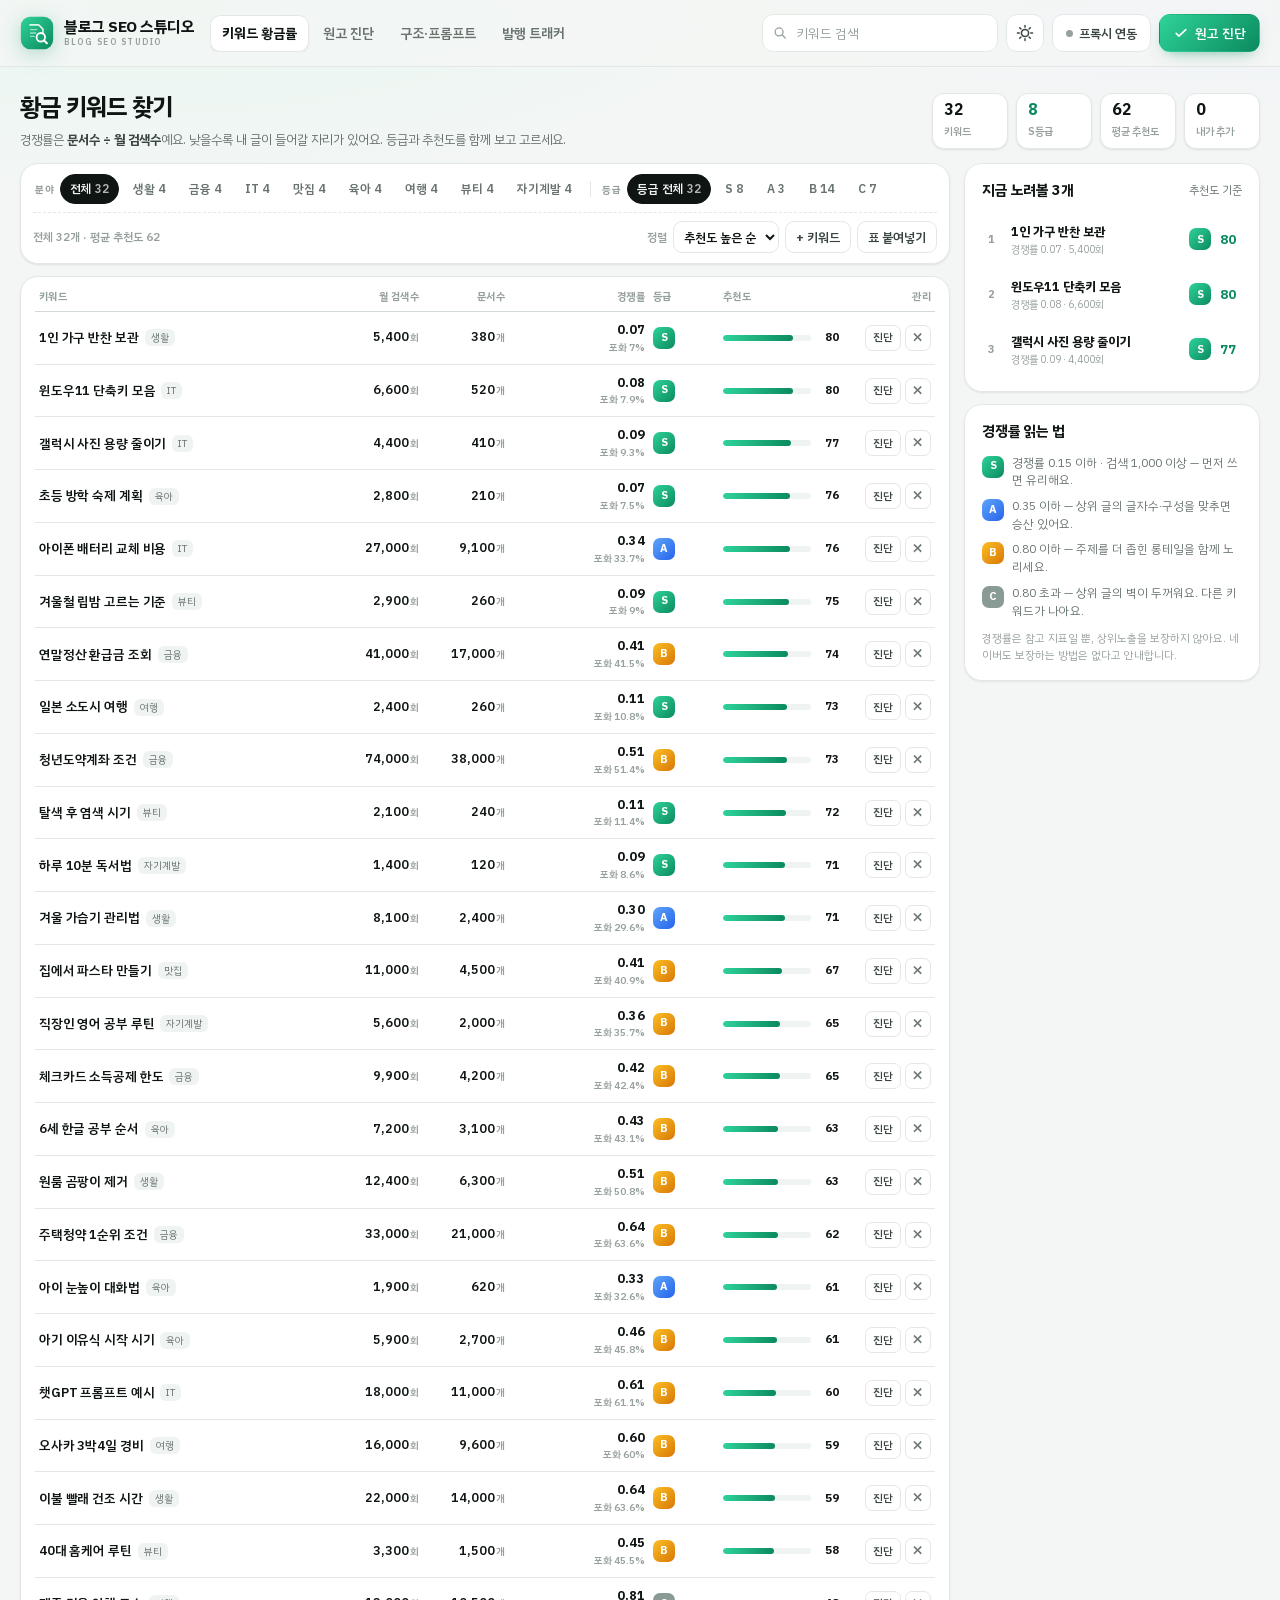
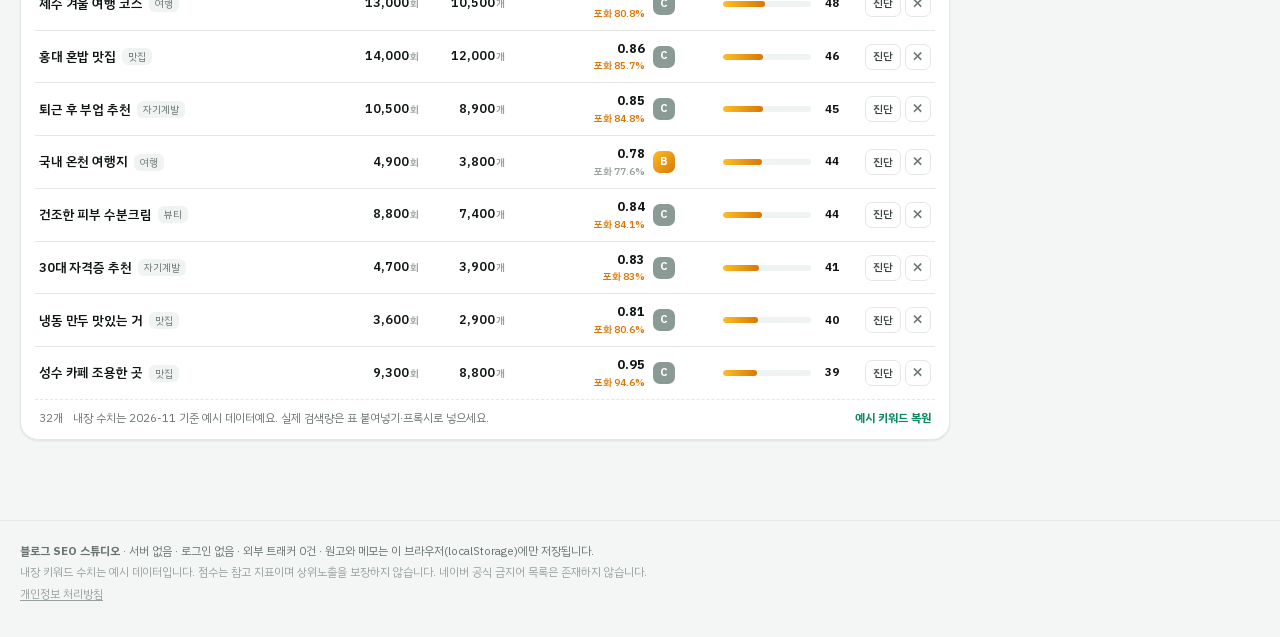
==== index.html @ ef2359d3 "Deploy blog-seo-studio static app (production files only)" ====
<!DOCTYPE html>
<html lang="ko" data-theme="light">
<head>
<meta charset="utf-8" />
<meta name="viewport" content="width=device-width, initial-scale=1, viewport-fit=cover" />
<title>블로그 SEO 스튜디오 — 키워드 황금률 · 원고 진단 · 프롬프트 · 순위 트래커</title>
<meta name="description" content="네이버 블로그 키워드 경쟁률과 황금 등급을 계산하고, 발행 전 원고를 100점으로 진단합니다. 제목·본문·키워드 반복·금지 표현·AI 번역체까지 한 화면에서. 서버 없이 브라우저에만 저장됩니다." />
<meta name="theme-color" content="#ffffff" />
<meta name="color-scheme" content="light dark" />
<link rel="icon" href="favicon.svg" type="image/svg+xml" />
<link rel="stylesheet" href="styles.css" />
</head>
<body data-tab="keywords">
<a class="skip-link" href="#main">본문으로 바로가기</a>

<header class="topbar">
  <div class="topbar-inner">
    <a class="brand" href="#" data-action="go-keywords" aria-label="블로그 SEO 스튜디오 홈">
      <span class="brand-mark" aria-hidden="true">
        <svg viewBox="0 0 40 40" width="34" height="34">
          <defs>
            <linearGradient id="brandGrad" x1="0" y1="0" x2="1" y2="1">
              <stop offset="0" stop-color="#2fd39a" /><stop offset="1" stop-color="#0b8a5e" />
            </linearGradient>
          </defs>
          <rect x="1" y="1" width="38" height="38" rx="11" fill="url(#brandGrad)" />
          <path d="M11 10.5h11l5 5v6" fill="none" stroke="#fff" stroke-opacity=".85" stroke-width="1.9" stroke-linejoin="round" />
          <path d="M12.5 16h7M12.5 20h6M12.5 24h4" stroke="#fff" stroke-opacity=".55" stroke-width="1.7" stroke-linecap="round" />
          <circle cx="24.5" cy="25" r="5" fill="none" stroke="#fff" stroke-width="2.1" />
          <path d="M28.2 28.7l3.4 3.4" stroke="#fff" stroke-width="2.4" stroke-linecap="round" />
        </svg>
      </span>
      <span class="brand-text">
        <strong>블로그 SEO 스튜디오</strong>
        <small>BLOG SEO STUDIO</small>
      </span>
    </a>

    <nav class="tabs" role="tablist" aria-label="주요 화면">
      <button class="tab is-active" role="tab" aria-selected="true" data-tab="keywords" aria-controls="view-keywords">키워드 황금률</button>
      <button class="tab" role="tab" aria-selected="false" data-tab="diagnose" aria-controls="view-diagnose">원고 진단<span class="tab-dot" id="diagDot" hidden></span></button>
      <button class="tab" role="tab" aria-selected="false" data-tab="builder" aria-controls="view-builder">구조·프롬프트</button>
      <button class="tab" role="tab" aria-selected="false" data-tab="tracker" aria-controls="view-tracker">발행 트래커<span class="tab-count" id="draftCount" hidden>0</span></button>
    </nav>

    <div class="top-actions">
      <label class="search" for="searchInput">
        <svg viewBox="0 0 20 20" width="16" height="16" aria-hidden="true"><circle cx="8.5" cy="8.5" r="5.5" fill="none" stroke="currentColor" stroke-width="1.8"/><path d="M12.8 12.8L17 17" stroke="currentColor" stroke-width="1.8" stroke-linecap="round"/></svg>
        <input id="searchInput" type="search" placeholder="키워드 검색" autocomplete="off" spellcheck="false" />
        <button type="button" class="search-clear" data-action="clear-search" aria-label="검색어 지우기" hidden>✕</button>
      </label>
      <button type="button" class="icon-btn" data-action="toggle-theme" aria-label="다크 모드로 전환" title="라이트/다크">
        <svg class="ico-sun" viewBox="0 0 20 20" width="18" height="18" aria-hidden="true"><circle cx="10" cy="10" r="4" fill="none" stroke="currentColor" stroke-width="1.7"/><path d="M10 1.6v2M10 16.4v2M1.6 10h2M16.4 10h2M4.1 4.1l1.4 1.4M14.5 14.5l1.4 1.4M15.9 4.1l-1.4 1.4M5.5 14.5l-1.4 1.4" stroke="currentColor" stroke-width="1.6" stroke-linecap="round"/></svg>
        <svg class="ico-moon" viewBox="0 0 20 20" width="18" height="18" aria-hidden="true"><path d="M16.5 12.4A7 7 0 0 1 7.6 3.5a7 7 0 1 0 8.9 8.9z" fill="none" stroke="currentColor" stroke-width="1.7" stroke-linejoin="round"/></svg>
      </button>
      <button type="button" class="btn btn-ghost api-btn" data-action="open-settings" id="apiButton" title="프록시 API 연결 (선택)">
        <span class="status-dot" id="apiDot" aria-hidden="true"></span>
        <span class="api-full">프록시 연동</span><span class="api-short">API</span>
      </button>
      <button type="button" class="btn btn-primary" data-action="go-diagnose">
        <svg viewBox="0 0 20 20" width="16" height="16" aria-hidden="true"><path d="M4 10.5l3.4 3.4L16 5.8" stroke="currentColor" stroke-width="2.1" fill="none" stroke-linecap="round" stroke-linejoin="round"/></svg>
        원고 진단
      </button>
    </div>
  </div>
</header>

<main id="main" tabindex="-1">

  <!-- ── 1. 키워드 황금률 ─────────────────────────── -->
  <section class="view" id="view-keywords" role="tabpanel" aria-label="키워드 황금률">
    <div class="view-head">
      <div class="view-title">
        <h1>황금 키워드 찾기</h1>
        <p class="sub">경쟁률은 <b>문서수 ÷ 월 검색수</b>예요. 낮을수록 내 글이 들어갈 자리가 있어요. 등급과 추천도를 함께 보고 고르세요.</p>
      </div>
      <div class="summary" id="kwSummary"></div>
    </div>

    <div class="split">
      <div class="main-col">
        <div class="panel toolbar">
          <div class="chips" id="kwChips" role="group" aria-label="키워드 필터"></div>
          <div class="toolbar-tail">
            <span class="toolbar-note" id="kwVisibleNote"></span>
            <label class="sort" for="kwSort"><span>정렬</span>
              <select id="kwSort">
                <option value="score">추천도 높은 순</option>
                <option value="volume">검색 많은 순</option>
                <option value="docs">문서 적은 순</option>
                <option value="ratio">경쟁률 낮은 순</option>
                <option value="keyword">가나다 순</option>
              </select>
            </label>
            <button type="button" class="btn btn-ghost btn-sm" data-action="open-add-keyword">+ 키워드</button>
            <button type="button" class="btn btn-ghost btn-sm" data-action="open-paste">표 붙여넣기</button>
            <button type="button" class="btn btn-ghost btn-sm" data-action="open-proxy-search" id="proxySearchBtn" hidden>프록시 조회</button>
          </div>
        </div>

        <div class="panel table-panel">
          <div class="kw-table" id="kwTable" role="table" aria-label="키워드 경쟁률 표">
            <div class="kw-row kw-head" role="row">
              <span role="columnheader">키워드</span>
              <span role="columnheader" class="num">월 검색수</span>
              <span role="columnheader" class="num">문서수</span>
              <span role="columnheader" class="num">경쟁률</span>
              <span role="columnheader">등급</span>
              <span role="columnheader">추천도</span>
              <span role="columnheader" class="right">관리</span>
            </div>
            <div id="kwRows"></div>
          </div>
          <div class="empty" id="kwEmpty" hidden>
            <p><strong>조건에 맞는 키워드가 없습니다.</strong></p>
            <p class="muted">필터를 풀거나 키워드를 직접 추가해 보세요.</p>
            <button class="btn btn-ghost" data-action="reset-kw-filters">필터 초기화</button>
          </div>
          <div class="table-foot">
            <span id="kwCount">0개</span>
            <span class="muted" id="kwFootNote">내장 수치는 2026-11 기준 예시 데이터예요. 실제 검색량은 표 붙여넣기·프록시로 넣으세요.</span>
            <button class="link-btn" data-action="reset-demo">예시 키워드 복원</button>
          </div>
        </div>
      </div>

      <aside class="side-col">
        <div class="panel">
          <div class="panel-head"><h2>지금 노려볼 3개</h2><span class="muted">추천도 기준</span></div>
          <div id="kwTop3" class="top3"></div>
        </div>
        <div class="panel legend">
          <div class="panel-head"><h2>경쟁률 읽는 법</h2></div>
          <ul class="tips">
            <li><span class="badge grade s">S</span> 경쟁률 0.15 이하 · 검색 1,000 이상 — 먼저 쓰면 유리해요.</li>
            <li><span class="badge grade a">A</span> 0.35 이하 — 상위 글의 글자수·구성을 맞추면 승산 있어요.</li>
            <li><span class="badge grade b">B</span> 0.80 이하 — 주제를 더 좁힌 롱테일을 함께 노리세요.</li>
            <li><span class="badge grade c">C</span> 0.80 초과 — 상위 글의 벽이 두꺼워요. 다른 키워드가 나아요.</li>
          </ul>
          <p class="foot-note">경쟁률은 참고 지표일 뿐, 상위노출을 보장하지 않아요. 네이버도 보장하는 방법은 없다고 안내합니다.</p>
        </div>
      </aside>
    </div>
  </section>

  <!-- ── 2. 원고 진단 ────────────────────────────── -->
  <section class="view" id="view-diagnose" role="tabpanel" aria-label="실시간 원고 진단" hidden>
    <div class="view-head">
      <div class="view-title">
        <h1>실시간 원고 진단</h1>
        <p class="sub">입력하는 순간 점수가 바뀝니다. 90점 이상이면 발행 준비 완료, 75점은 조금만 다듬으면 돼요.</p>
      </div>
      <div class="view-actions">
        <button class="btn btn-ghost btn-sm" data-action="load-sample" data-sample="good">잘 쓴 예시</button>
        <button class="btn btn-ghost btn-sm" data-action="load-sample" data-sample="ai">AI 티 예시</button>
        <button class="btn btn-ghost btn-sm danger" data-action="clear-diag">비우기</button>
        <button class="btn btn-primary btn-sm" data-action="add-draft-from-diag">발행 목록에 추가</button>
      </div>
    </div>

    <div class="diag-grid">
      <div class="diag-editor">
        <div class="panel editor-panel">
          <div class="field-row">
            <div class="field">
              <label for="diagKeyword">타겟 키워드</label>
              <input id="diagKeyword" type="text" placeholder="예: 겨울 가습기 관리법" autocomplete="off" spellcheck="false" />
            </div>
            <div class="field grow">
              <label for="diagTitle">제목 <span class="field-hint" id="titleHint">0자 · 권장 28~42자</span></label>
              <input id="diagTitle" type="text" placeholder="제목 앞 20자 안에 키워드를 넣어 보세요" autocomplete="off" spellcheck="false" />
            </div>
          </div>
          <div class="field">
            <label for="diagBody">본문 <span class="field-hint" id="bodyHint">공백 제외 0자</span></label>
            <textarea id="diagBody" rows="18" placeholder="원고를 붙여넣으면 바로 진단합니다.&#10;&#10;## 소제목을 쓰면 구조 점수가 올라가요." spellcheck="false"></textarea>
          </div>
          <div class="counters" id="diagCounters">
            <span><b>0</b>자 공백 포함</span>
            <span><b>0</b>자 공백 제외</span>
            <span>문단 <b>0</b></span>
            <span>키워드 <b>0</b>회</span>
            <span>소제목 <b>0</b></span>
            <span>표 <b>없음</b></span>
          </div>
          <p class="save-note" id="diagSaveNote">작성 중인 원고는 이 브라우저에 자동 저장됩니다.</p>
        </div>

        <div class="panel hits-panel">
          <div class="panel-head">
            <h2>표현 점검</h2>
            <span class="legend-inline">
              <i class="dot ai"></i> AI 번역체
              <i class="dot banned"></i> 위험 표현
              <i class="dot link"></i> 링크·연락처
            </span>
          </div>
          <div class="highlight-box" id="highlightBox"><p class="muted">본문을 입력하면 위험 표현과 AI 번역체를 표시해 드려요.</p></div>
          <div class="hits-cols">
            <div>
              <h3 class="mini-title">위험 표현 <em id="bannedCount">0</em></h3>
              <div id="bannedList" class="hit-list"></div>
            </div>
            <div>
              <h3 class="mini-title">AI 번역체 <em id="aiCount">0</em></h3>
              <div id="aiList" class="hit-list"></div>
            </div>
          </div>
          <p class="foot-note">네이버가 공식 공개한 '금지어 목록'은 없습니다. 이 검사는 법령·정책상 위험한 표현과 품질을 떨어뜨리는 패턴을 잡는 참고 도구예요.</p>
        </div>
      </div>

      <aside class="diag-side">
        <div class="panel score-panel">
          <div class="score-head">
            <div class="ring" id="scoreRing" style="--p:0">
              <div class="ring-in">
                <b id="scoreTotal">0</b>
                <span>/ 100</span>
              </div>
            </div>
            <div class="score-meta">
              <span class="badge grade c" id="scoreGrade">C</span>
              <strong id="scoreLabel">발행 전 손보세요</strong>
              <span class="muted" id="scoreSub">키워드와 본문을 입력하세요</span>
            </div>
          </div>
          <div class="parts" id="scoreParts"></div>
        </div>

        <div class="panel issues-panel">
          <div class="panel-head"><h2>진단 항목</h2><span class="muted" id="issueCount">0</span></div>
          <div id="issueList" class="issue-list"></div>
        </div>

        <div class="panel fixes-panel">
          <div class="panel-head"><h2>이렇게 고치면 올라가요</h2></div>
          <ol class="fix-list" id="fixList"></ol>
        </div>
      </aside>
    </div>

    <div class="psych-grid" id="psychGrid">
      <div class="panel psych-panel">
        <div class="panel-head">
          <h2>마케팅 심리학 8대 트리거</h2>
          <span class="muted">클릭 · 체류 · 전환</span>
        </div>
        <div class="psych-top">
          <div class="psych-total">
            <b id="psychTotal">0</b>
            <span class="badge grade c" id="psychGrade">—</span>
            <em id="psychLabel">제목과 본문을 입력하세요</em>
          </div>
          <div class="psych-groups" id="psychGroupChips"></div>
        </div>
        <div class="trig-list" id="psychTriggers"></div>
        <div class="psych-gaps" id="psychGaps"></div>
        <p class="foot-note">블로그 글은 구매 페이지가 아니라 희소성·구매 CTA가 낮은 게 정상이에요. 그래서 클릭(제목)과 체류(본문)를 먼저 봅니다. 점수는 참고 지표입니다.</p>
      </div>

      <div class="panel wordfix-panel">
        <div class="panel-head">
          <h2>추상어 · 공급자어 교정</h2>
          <span class="muted" id="wordFixScore">감점 0</span>
        </div>
        <div class="wordfix-body" id="wordFixBody"></div>
        <div class="wordfix-foot">
          <button type="button" class="btn btn-primary btn-sm" data-action="apply-wordfix">안전 치환 적용</button>
          <span class="muted" id="wordFixNote">사실을 새로 만드는 치환은 하지 않아요.</span>
        </div>
      </div>
    </div>
  </section>

  <!-- ── 3. 구조·프롬프트 ────────────────────────── -->
  <section class="view" id="view-builder" role="tabpanel" aria-label="상위노출 원고 구조와 프롬프트" hidden>
    <div class="view-head">
      <div class="view-title">
        <h1>상위노출 원고 구조</h1>
        <p class="sub">주제만 넣으면 도입부 4종(PAS·BAB·AIDA·4U)과 H2 5단 아웃라인·체크리스트·비교표·태그·프롬프트가 한 번에 나옵니다. 그대로 복사해 쓰세요.</p>
      </div>
      <div class="view-actions">
        <button class="btn btn-ghost btn-sm" data-action="copy-outline">아웃라인 복사</button>
        <button class="btn btn-ghost btn-sm" data-action="send-to-diag">진단으로 보내기</button>
      </div>
    </div>

    <div class="builder-grid">
      <aside class="panel builder-form">
        <div class="panel-head"><h2>글 설정</h2><span class="muted">입력하면 바로 생성</span></div>
        <div class="field">
          <label for="bTopic">주제</label>
          <input id="bTopic" type="text" placeholder="예: 겨울 가습기 청소" autocomplete="off" />
        </div>
        <div class="field">
          <label for="bKeyword">타겟 키워드</label>
          <input id="bKeyword" type="text" placeholder="예: 겨울 가습기 관리법" autocomplete="off" />
        </div>
        <div class="field">
          <label for="bAudience">독자층</label>
          <input id="bAudience" type="text" placeholder="예: 원룸 사는 20대" autocomplete="off" />
        </div>
        <div class="field">
          <span class="field-label">톤</span>
          <div class="seg" id="toneSeg" role="group" aria-label="톤 선택"></div>
        </div>
        <div class="field">
          <label for="bGoal">목표 글자수</label>
          <select id="bGoal">
            <option value="1500">1,500자 (짧게)</option>
            <option value="2000" selected>2,000자 (표준)</option>
            <option value="2500">2,500자 (충실)</option>
            <option value="3000">3,000자 (대형)</option>
          </select>
        </div>
        <div class="field">
          <span class="field-label">포함할 것</span>
          <div class="checks" id="includeChecks"></div>
        </div>
        <div class="builder-actions">
          <button type="button" class="btn btn-primary" data-action="copy-prompt">프롬프트 복사</button>
          <button type="button" class="btn btn-ghost" data-action="copy-outline">아웃라인 복사</button>
        </div>
        <p class="foot-note">프롬프트를 만든 뒤 아래 <b>내 구독 AI로 바로 보내기</b>에서 ChatGPT·Claude·Gemini 창을 한 번에 열 수 있어요. 로그인은 각 서비스에서 직접 합니다.</p>
      </aside>

      <div class="builder-out">
        <div class="panel" id="titlePanel">
          <div class="panel-head"><h2>제목 후보 5개</h2><span class="muted">28~42자가 이상적</span></div>
          <div id="titleCandidates" class="title-list"></div>
        </div>

        <div class="panel" id="introPanel">
          <div class="panel-head">
            <h2>도입부 4종 — PAS · BAB · AIDA · 4U</h2>
            <span class="muted" id="introPsych"></span>
          </div>
          <div class="intro-controls">
            <div class="seg" id="fwSeg" role="group" aria-label="도입부 프레임워크"></div>
            <div class="intro-inputs">
              <label class="mini-field"><span>독자의 문제</span>
                <input id="iProblem" type="text" placeholder="예: 물때와 냄새 때문에 스트레스" autocomplete="off" /></label>
              <label class="mini-field"><span>얻는 결과</span>
                <input id="iOutcome" type="text" placeholder="예: 주 1회 20분이면 끝" autocomplete="off" /></label>
              <label class="mini-field"><span>근거·수치</span>
                <input id="iProof" type="text" placeholder="예: 3년 사용, 기기 2대" autocomplete="off" /></label>
            </div>
          </div>
          <div class="intro-out" id="introOut"></div>
          <div class="prompt-actions">
            <button type="button" class="btn btn-ghost btn-sm" data-action="copy-intro">도입부 복사</button>
            <button type="button" class="btn btn-primary btn-sm" data-action="intro-to-diag">이 도입부로 진단 시작</button>
            <span class="muted" id="introNote"></span>
          </div>
        </div>

        <div class="panel" id="outlinePanel">
          <div class="panel-head"><h2>H2 5단 아웃라인</h2><span class="muted" id="outlineGoal">2,000자 기준</span></div>
          <div id="outlineList" class="outline-list"></div>
        </div>

        <div class="panel" id="kitPanel">
          <div class="panel-head"><h2>체크리스트 · 비교표 뼈대</h2></div>
          <div class="kit-grid">
            <div>
              <h3 class="mini-title">발행 전 체크리스트</h3>
              <ul class="check-list" id="builderChecklist"></ul>
            </div>
            <div>
              <h3 class="mini-title">비교표 뼈대</h3>
              <div class="table-scroll">
                <table class="mini-table" id="builderTable"></table>
              </div>
            </div>
          </div>
        </div>

        <div class="panel" id="extrasPanel">
          <div class="panel-head"><h2>댓글 질문 · 태그</h2><button class="link-btn" data-action="copy-tags">태그 복사</button></div>
          <div class="kit-grid">
            <div>
              <h3 class="mini-title">댓글 유도 질문</h3>
              <ul class="question-list" id="builderQuestions"></ul>
            </div>
            <div>
              <h3 class="mini-title">추천 태그 10개</h3>
              <div class="tag-cloud" id="builderTags"></div>
            </div>
          </div>
        </div>

        <div class="panel prompt-panel">
          <div class="panel-head"><h2>내 구독 AI로 바로 보내기</h2><span class="muted" id="promptLength"></span></div>
          <pre id="promptBox" class="prompt-box"></pre>
          <div class="prompt-actions">
            <button type="button" class="btn btn-primary btn-sm" data-action="copy-prompt">프롬프트 복사</button>
            <span class="muted">아래 버튼은 복사 + 새 창까지 한 번에 해요.</span>
          </div>
          <div class="bridge-btns" id="bridgeBtns"></div>
          <p class="bridge-note" id="bridgeNote">ChatGPT·Claude는 입력창에 프롬프트가 채워집니다. 비어 있으면 열린 창에서 Ctrl+V로 붙여넣으세요. (로그인 전이면 로그인 후 붙여넣기)</p>
        </div>

        <div class="panel" id="aiDraftPanel">
          <div class="panel-head"><h2>AI가 준 원고 → 90점 검수</h2><span class="muted">제목·본문·태그 자동 분리</span></div>
          <textarea id="aiDraftInput" class="input" rows="8" placeholder="ChatGPT·Claude·Gemini가 쓴 답변을 통째로 붙여넣으세요.&#10;첫 줄은 제목, 그 아래는 본문으로 알아서 나눕니다." spellcheck="false"></textarea>
          <div class="ai-draft-meta" id="aiDraftMeta">붙여넣으면 제목·본문·태그를 나눠서 미리 점수를 계산해요.</div>
          <div class="prompt-actions">
            <button type="button" class="btn btn-primary btn-sm" data-action="ai-draft-to-diag">진단 탭에서 열기</button>
            <button type="button" class="btn btn-ghost btn-sm" data-action="clear-ai-draft">비우기</button>
          </div>
          <details class="gemini-box">
            <summary>무료 Gemini API 키로 여기서 바로 생성 (선택)</summary>
            <p class="form-note">키가 없어도 위의 세 버튼으로 충분해요. 키를 넣으면 새 창 없이 이 화면에서 원고를 받습니다. 키는 이 브라우저에만 저장되고 Google 주소로만 전송됩니다.</p>
            <div class="field-row">
              <div class="field grow"><label for="geminiKey">Gemini API 키</label>
                <input id="geminiKey" type="password" placeholder="AIza…" autocomplete="off" spellcheck="false" /></div>
              <div class="field"><label for="geminiModel">모델</label>
                <input id="geminiModel" type="text" list="geminiModels" placeholder="gemini-3.5-flash-lite" autocomplete="off" spellcheck="false" />
                <datalist id="geminiModels"></datalist></div>
            </div>
            <div class="prompt-actions">
              <button type="button" class="btn btn-primary btn-sm" data-action="gemini-generate">Gemini로 원고 생성</button>
              <button type="button" class="btn btn-ghost btn-sm" data-action="save-gemini">키 저장</button>
              <span class="muted" id="geminiStatus"></span>
            </div>
            <p class="form-note">무료 티어는 프로젝트·모델에 따라 한도가 다를 수 있어요. 오류가 나면 모델명을 바꿔 보세요.</p>
          </details>
        </div>
      </div>
    </div>
  </section>

  <!-- ── 4. 발행 트래커 ──────────────────────────── -->
  <section class="view" id="view-tracker" role="tabpanel" aria-label="발행·순위 트래커" hidden>
    <div class="view-head">
      <div class="view-title">
        <h1>발행 · 순위 트래커</h1>
        <p class="sub">발행한 글의 키워드·점수·노출 상태를 한 곳에. 자동 순위 측정은 하지 않고, 직접 확인한 상태를 기록합니다.</p>
      </div>
      <div class="summary" id="draftSummary"></div>
    </div>

    <div class="panel toolbar">
      <div class="chips" id="draftChips" role="group" aria-label="상태 필터"></div>
      <div class="toolbar-tail">
        <span class="toolbar-note" id="draftVisibleNote"></span>
        <label class="sort" for="draftSort"><span>정렬</span>
          <select id="draftSort">
            <option value="date">최신 발행일</option>
            <option value="score">점수 높은 순</option>
            <option value="title">제목 가나다</option>
          </select>
        </label>
        <button class="btn btn-ghost btn-sm" data-action="open-add-draft">+ 글 추가</button>
        <button class="btn btn-ghost btn-sm" data-action="export-csv">CSV</button>
        <button class="btn btn-ghost btn-sm" data-action="export-json">JSON</button>
        <button class="btn btn-ghost btn-sm" data-action="import-json">가져오기</button>
      </div>
    </div>

    <div class="panel table-panel">
      <div class="draft-table" id="draftTable">
        <div class="draft-row draft-head">
          <span>상태</span><span>제목 / 키워드</span><span>발행일</span><span>점수</span><span>메모</span><span class="right">관리</span>
        </div>
        <div id="draftRows"></div>
      </div>
      <div class="empty" id="draftEmpty">
        <p><strong>아직 기록한 글이 없습니다.</strong></p>
        <p class="muted">진단 탭에서 점수를 확인한 뒤 '발행 목록에 추가'를 누르면 여기로 들어옵니다.</p>
        <button class="btn btn-ghost" data-action="open-add-draft">첫 글 추가</button>
      </div>
    </div>
    <input type="file" id="importFile" accept=".json,application/json" hidden />
  </section>
</main>

<footer class="footer">
  <div class="footer-inner">
    <p><strong>블로그 SEO 스튜디오</strong> · 서버 없음 · 로그인 없음 · 외부 트래커 0건 · 원고와 메모는 이 브라우저(localStorage)에만 저장됩니다.</p>
    <p class="muted">내장 키워드 수치는 예시 데이터입니다. 점수는 참고 지표이며 상위노출을 보장하지 않습니다. 네이버 공식 금지어 목록은 존재하지 않습니다.</p>
    <p class="muted"><a href="privacy.html">개인정보 처리방침</a></p>
  </div>
</footer>

<div class="modal-root" id="modalRoot" hidden></div>
<div class="toast-root" id="toastRoot" aria-live="polite"></div>

<script src="engines/copy-psych-engine.js"></script>
<script src="engines/ai-bridge.js"></script>
<script src="core.js"></script>
<script src="data.js"></script>
<script src="app.js"></script>
</body>
</html>
---- styles.css ----
/* ============================================================
   블로그 SEO 스튜디오 · styles.css
   떡상 레이더와 같은 패밀리 룩: 라이트 우선 대시보드, [data-theme] 다크.
   ============================================================ */

@font-face {
  font-family: 'PlexKR';
  src: url('assets/fonts/plexkr-Regular.woff2') format('woff2');
  font-weight: 400; font-style: normal; font-display: swap;
}
@font-face {
  font-family: 'PlexKR';
  src: url('assets/fonts/plexkr-SemiBold.woff2') format('woff2');
  font-weight: 500 600; font-style: normal; font-display: swap;
}
@font-face {
  font-family: 'PlexKR';
  src: url('assets/fonts/plexkr-Bold.woff2') format('woff2');
  font-weight: 700 900; font-style: normal; font-display: swap;
}

:root {
  --font: 'PlexKR', -apple-system, BlinkMacSystemFont, 'Segoe UI', 'Apple SD Gothic Neo', 'Malgun Gothic', sans-serif;
  --mono: ui-monospace, SFMono-Regular, Menlo, Consolas, monospace;
  --bg: #f4f6f5;
  --bg-grad: radial-gradient(1200px 500px at 12% -10%, #e3f7ee 0%, rgba(227, 247, 238, 0) 60%),
             radial-gradient(1000px 460px at 96% -18%, #e9efff 0%, rgba(233, 239, 255, 0) 62%);
  --surface: #ffffff;
  --surface-2: #fafbfb;
  --surface-3: #eff3f1;
  --line: #e3e8e5;
  --line-strong: #d2dad6;
  --ink: #0e1512;
  --ink-2: #3a4540;
  --ink-3: #68736d;
  --ink-4: #97a19b;
  --brand: #0b8a5e;
  --brand-2: #2fd39a;
  --brand-soft: #e8f8f1;
  --accent: #6d4aff;
  --accent-soft: rgba(109, 74, 255, .1);
  --amber: #d97706;
  --amber-soft: rgba(217, 119, 6, .1);
  --danger: #d92d20;
  --danger-soft: rgba(217, 45, 32, .08);
  --info: #2563eb;
  --ok: #16a34a;
  --shadow-1: 0 1px 2px rgba(10, 20, 16, .05), 0 1px 3px rgba(10, 20, 16, .04);
  --shadow-2: 0 10px 30px -12px rgba(10, 20, 16, .24), 0 2px 8px rgba(10, 20, 16, .04);
  --shadow-3: 0 30px 80px -30px rgba(8, 18, 14, .45);
  --r-sm: 9px;
  --r-md: 13px;
  --r-lg: 18px;
  --r-xl: 22px;
  --maxw: 1500px;
  --topbar-h: 66px;
}

[data-theme="dark"] {
  --bg: #080b0a;
  --bg-grad: radial-gradient(1200px 520px at 12% -12%, rgba(47, 211, 154, .12) 0%, rgba(47, 211, 154, 0) 62%),
             radial-gradient(1000px 480px at 92% -18%, rgba(109, 74, 255, .16) 0%, rgba(109, 74, 255, 0) 60%);
  --surface: #101514;
  --surface-2: #141a18;
  --surface-3: #1a2220;
  --line: #222c29;
  --line-strong: #2d3a36;
  --ink: #f1f5f3;
  --ink-2: #c5cfca;
  --ink-3: #8b9791;
  --ink-4: #5f6b66;
  --brand: #34d399;
  --brand-2: #6ee7b7;
  --brand-soft: rgba(52, 211, 153, .12);
  --amber: #fbbf24;
  --danger: #f87171;
  --info: #60a5fa;
  --shadow-1: 0 1px 2px rgba(0, 0, 0, .4);
  --shadow-2: 0 16px 40px -20px rgba(0, 0, 0, .9), 0 2px 10px rgba(0, 0, 0, .3);
  --shadow-3: 0 40px 100px -40px #000;
}

* { box-sizing: border-box; }
[hidden] { display: none !important; }
html { -webkit-text-size-adjust: 100%; }
body {
  margin: 0;
  font-family: var(--font);
  background: var(--bg);
  background-image: var(--bg-grad);
  background-attachment: fixed;
  color: var(--ink);
  font-size: 14px;
  line-height: 1.5;
  -webkit-font-smoothing: antialiased;
  text-rendering: optimizeLegibility;
}
h1, h2, h3, h4 { margin: 0; font-weight: 700; letter-spacing: -.01em; }
p { margin: 0; }
a { color: inherit; text-decoration: none; }
button, input, textarea, select { font-family: inherit; }
::selection { background: rgba(11, 138, 94, .18); }

.sr-only {
  position: absolute; width: 1px; height: 1px; padding: 0; margin: -1px;
  overflow: hidden; clip: rect(0 0 0 0); white-space: nowrap; border: 0;
}
.skip-link {
  position: fixed; left: 12px; top: -60px; z-index: 200;
  background: var(--ink); color: var(--surface); padding: 10px 14px; border-radius: 10px;
  transition: top .15s ease;
}
.skip-link:focus { top: 12px; }
:focus-visible { outline: 2px solid var(--brand); outline-offset: 2px; border-radius: 6px; }
.muted { color: var(--ink-3); }

/* ── top bar ─────────────────────────────────────── */
.topbar {
  position: sticky; top: 0; z-index: 40;
  background: color-mix(in srgb, var(--bg) 82%, transparent);
  backdrop-filter: saturate(160%) blur(14px);
  -webkit-backdrop-filter: saturate(160%) blur(14px);
  border-bottom: 1px solid var(--line);
}
.topbar-inner {
  max-width: var(--maxw); margin: 0 auto; padding: 10px 20px;
  display: flex; align-items: center; gap: 16px; min-height: var(--topbar-h);
}
.brand { display: flex; align-items: center; gap: 10px; flex: none; }
.brand-mark { display: flex; filter: drop-shadow(0 4px 10px rgba(11, 138, 94, .28)); }
.brand-text { display: flex; flex-direction: column; line-height: 1.1; }
.brand-text strong { font-size: 15.5px; letter-spacing: -.03em; }
.brand-text small { font-size: 8.5px; letter-spacing: .18em; color: var(--ink-4); font-weight: 600; margin-top: 3px; }

.tabs {
  display: flex; gap: 2px; flex: 1 1 auto; min-width: 0; overflow-x: auto; scrollbar-width: none;
  mask-image: linear-gradient(90deg, #000 0, #000 96%, transparent 100%);
  -webkit-mask-image: linear-gradient(90deg, #000 0, #000 96%, transparent 100%);
}
.tabs::-webkit-scrollbar { display: none; }
.tab {
  position: relative; border: 0; background: transparent; color: var(--ink-3);
  font-size: 13.5px; font-weight: 500; padding: 8px 12px; border-radius: 10px;
  cursor: pointer; white-space: nowrap; display: inline-flex; align-items: center; gap: 6px;
  transition: color .15s, background .15s;
}
.tab:hover { color: var(--ink); background: var(--surface-3); }
.tab.is-active { color: var(--ink); font-weight: 700; background: var(--surface); box-shadow: var(--shadow-1), inset 0 0 0 1px var(--line); }
.tab-count {
  background: var(--brand); color: #fff; border-radius: 999px;
  font-size: 10px; font-weight: 700; padding: 1px 6px; min-width: 18px; text-align: center;
}
.tab-dot { width: 6px; height: 6px; border-radius: 50%; background: var(--brand); }

.top-actions { display: flex; align-items: center; gap: 8px; flex: none; }
.search {
  display: flex; align-items: center; gap: 7px; height: 38px; padding: 0 10px;
  background: var(--surface); border: 1px solid var(--line); border-radius: 11px;
  color: var(--ink-4); width: 236px; transition: width .18s ease, border-color .15s, box-shadow .15s;
}
.search:focus-within { border-color: color-mix(in srgb, var(--brand) 45%, var(--line)); box-shadow: 0 0 0 3px rgba(11, 138, 94, .1); color: var(--ink-3); }
.search input { border: 0; outline: 0; background: transparent; color: var(--ink); font-size: 13px; width: 100%; font-family: inherit; }
.search input::placeholder { color: var(--ink-4); }
.search-clear { border: 0; background: transparent; color: var(--ink-4); cursor: pointer; font-size: 12px; padding: 2px 4px; }

.icon-btn {
  width: 38px; height: 38px; display: grid; place-items: center; flex: none;
  border: 1px solid var(--line); border-radius: 11px; background: var(--surface);
  color: var(--ink-2); cursor: pointer; transition: background .15s, color .15s;
}
.icon-btn:hover { background: var(--surface-3); color: var(--ink); }
[data-theme="light"] .ico-moon { display: none; }
[data-theme="dark"] .ico-sun { display: none; }

.btn {
  display: inline-flex; align-items: center; gap: 6px; justify-content: center;
  border: 1px solid transparent; background: var(--surface-3); color: var(--ink);
  height: 38px; padding: 0 13px; border-radius: 11px; font-size: 13px; font-weight: 600;
  cursor: pointer; white-space: nowrap; transition: transform .12s, filter .15s, background .15s;
}
.btn:hover { filter: brightness(.97); }
.btn:active { transform: translateY(1px); }
.btn-primary {
  background: linear-gradient(135deg, var(--brand-2), var(--brand));
  color: #fff; box-shadow: 0 6px 16px -8px rgba(11, 138, 94, .7);
}
[data-theme="light"] .btn-primary { color: #fff; }
.btn-ghost { background: var(--surface); border-color: var(--line); color: var(--ink-2); }
.btn-ghost:hover { background: var(--surface-3); }
.btn.danger { color: var(--danger); }
.btn-sm { height: 32px; padding: 0 10px; font-size: 12.5px; border-radius: 9px; }
.api-btn { font-size: 12.5px; }
.api-btn .api-short { display: none; }
.status-dot { width: 7px; height: 7px; border-radius: 50%; background: var(--ink-4); flex: none; }
.status-dot.on { background: var(--ok); box-shadow: 0 0 0 3px rgba(22, 163, 74, .16); }
.link-btn {
  border: 0; background: none; color: var(--brand); font-family: inherit;
  font-size: 11.5px; font-weight: 700; cursor: pointer; padding: 0;
}
.link-btn:hover { text-decoration: underline; }

/* ── layout ─────────────────────────────────────── */
main { max-width: var(--maxw); margin: 0 auto; padding: 22px 20px 60px; }
.view-head {
  display: flex; align-items: flex-end; justify-content: space-between; gap: 16px;
  margin-bottom: 14px; flex-wrap: wrap;
}
.view-title h1 { font-size: 24px; letter-spacing: -.03em; }
.view-title .sub { color: var(--ink-3); font-size: 12.8px; margin-top: 5px; max-width: 660px; }
.view-title .sub b { color: var(--ink-2); }
.view-actions { display: flex; gap: 6px; flex-wrap: wrap; }
.summary { display: flex; gap: 8px; flex-wrap: wrap; }
.stat {
  background: var(--surface); border: 1px solid var(--line); border-radius: 12px;
  padding: 7px 11px; min-width: 76px; box-shadow: var(--shadow-1);
}
.stat b { display: block; font-size: 16px; letter-spacing: -.02em; line-height: 1.2; font-variant-numeric: tabular-nums; }
.stat span { font-size: 10.5px; color: var(--ink-4); font-weight: 600; }
.stat.hot b { color: var(--brand); }
.stat.warn b { color: var(--amber); }

.panel {
  background: var(--surface); border: 1px solid var(--line); border-radius: var(--r-lg);
  padding: 16px 17px; box-shadow: var(--shadow-1);
}
.panel-head { display: flex; align-items: center; justify-content: space-between; gap: 10px; margin-bottom: 12px; }
.panel-head h2 { font-size: 14.5px; }
.panel-head .muted { font-size: 11.5px; }

.split { display: grid; grid-template-columns: minmax(0, 1fr) 296px; gap: 14px; align-items: start; }
.main-col { min-width: 0; display: flex; flex-direction: column; gap: 12px; }
.side-col { min-width: 0; display: flex; flex-direction: column; gap: 12px; position: sticky; top: calc(var(--topbar-h) + 14px); }

.toolbar {
  display: flex; align-items: center; justify-content: space-between; gap: 8px 10px;
  padding: 10px 12px; flex-wrap: wrap;
}
.toolbar-tail {
  display: flex; align-items: center; gap: 6px; flex-wrap: wrap;
  flex: 1 1 100%; justify-content: flex-end;
  margin-left: 0; padding-top: 8px; border-top: 1px dashed var(--line);
}
.chips { display: flex; align-items: center; gap: 4px; flex-wrap: wrap; min-width: 0; }
.chip {
  border: 1px solid transparent; background: transparent; color: var(--ink-3);
  border-radius: 999px; padding: 5px 9px; font-size: 12px; font-weight: 600; cursor: pointer;
  white-space: nowrap; transition: background .14s, color .14s;
}
.chip:hover { background: var(--surface-3); color: var(--ink); }
.chip.is-on { background: var(--ink); color: var(--bg); border-color: var(--ink); }
.chip.is-on .muted { color: color-mix(in srgb, var(--bg) 72%, transparent); }
[data-theme="dark"] .chip.is-on { background: #fff; color: #0b0d12; border-color: #fff; }
[data-theme="dark"] .chip.is-on .muted { color: rgba(11, 13, 18, .55); }
.chip-label { font-size: 10px; font-weight: 800; color: var(--ink-4); letter-spacing: .06em; padding: 0 2px; }
.chip-sep { width: 1px; height: 16px; background: var(--line); margin: 0 5px; flex: none; }
body[data-tab="diagnose"] .search, body[data-tab="builder"] .search { display: none; }
.sort { display: flex; align-items: center; gap: 6px; font-size: 11.5px; color: var(--ink-4); font-weight: 600; }
.toolbar-note { font-size: 11.5px; color: var(--ink-4); font-weight: 600; margin-right: auto; }
.sort select {
  font-family: inherit; font-size: 12.5px; font-weight: 600; color: var(--ink);
  background: var(--surface); border: 1px solid var(--line); border-radius: 9px;
  height: 32px; padding: 0 6px; cursor: pointer;
}

/* ── keyword table ──────────────────────────────── */
.table-panel { padding: 6px 14px 10px; }
.kw-table { width: 100%; }
.kw-row {
  display: grid;
  grid-template-columns: minmax(150px, 2.2fr) 78px 78px 132px 62px 116px 84px;
  gap: 8px; align-items: center;
  padding: 9px 4px; border-bottom: 1px solid var(--line);
}
.kw-row:last-child { border-bottom: 0; }
.kw-row:not(.kw-head):hover { background: var(--surface-2); border-radius: 8px; }
.kw-head {
  font-size: 10.5px; font-weight: 700; color: var(--ink-4); letter-spacing: .04em;
  border-bottom: 1px solid var(--line-strong); padding: 6px 4px;
}
.kw-head .right, .kw-row .right { text-align: right; }
.kw-head .num { text-align: right; }
.kw-name { display: flex; align-items: center; gap: 6px; min-width: 0; }
.kw-name .kw-text {
  font-size: 13px; font-weight: 600; letter-spacing: -.01em;
  overflow: hidden; text-overflow: ellipsis; white-space: nowrap;
}
.kw-name .kw-cat {
  font-size: 10px; color: var(--ink-3); background: var(--surface-3); border-radius: 6px;
  padding: 1px 6px; flex: none;
}
.kw-num { text-align: right; font-size: 12.5px; font-weight: 600; font-variant-numeric: tabular-nums; white-space: nowrap; }
.kw-num .unit { font-size: 10px; color: var(--ink-4); font-weight: 500; margin-left: 1px; }
.kw-ratio { text-align: right; font-size: 12.5px; font-weight: 700; font-variant-numeric: tabular-nums; white-space: nowrap; }
.kw-ratio .sat { display: block; font-size: 10px; color: var(--ink-4); font-weight: 600; }
.kw-ratio .sat.hot { color: var(--amber); }
.kw-grade { display: flex; justify-content: flex-start; }
.cat-select {
  border: 1px solid transparent; background: transparent; color: var(--ink-3);
  font-size: 10.5px; border-radius: 6px; padding: 1px 3px; cursor: pointer; max-width: 84px;
}
.kw-score { display: flex; align-items: center; gap: 6px; }
.kw-score .mini-bar { flex: 1; height: 6px; background: var(--surface-3); border-radius: 99px; overflow: hidden; }
.kw-score .mini-bar i { display: block; height: 100%; border-radius: 99px; background: linear-gradient(90deg, var(--brand-2), var(--brand)); }
.kw-score .mini-bar i.low { background: linear-gradient(90deg, #fbbf24, #d97706); }
.kw-score b { font-size: 11.5px; font-variant-numeric: tabular-nums; width: 22px; text-align: right; }
.kw-actions { display: flex; gap: 4px; justify-content: flex-end; }
@media (max-width: 620px) {
  .chip-label { display: none; }
  .chip-sep { margin: 0 2px; }
}
.kw-actions .btn { height: 26px; padding: 0 7px; font-size: 11px; border-radius: 7px; }
.icon-mini {
  width: 26px; height: 26px; display: grid; place-items: center; border-radius: 7px;
  border: 1px solid var(--line); background: var(--surface); color: var(--ink-3);
  font-size: 12px; cursor: pointer;
}
.icon-mini:hover { background: var(--surface-3); color: var(--danger); }

.badge {
  display: inline-flex; align-items: center; justify-content: center;
  height: 22px; min-width: 22px; padding: 0 7px; border-radius: 7px;
  font-size: 11px; font-weight: 800; letter-spacing: -.01em; color: #fff;
  white-space: nowrap;
}
.badge.grade.s { background: linear-gradient(135deg, #2fd39a, #0b8a5e); }
.badge.grade.a { background: linear-gradient(135deg, #60a5fa, #2563eb); }
.badge.grade.b { background: linear-gradient(135deg, #fbbf24, #d97706); }
.badge.grade.c { background: #8a9a94; }
.badge.grade.lg { height: 28px; min-width: 28px; font-size: 14px; border-radius: 9px; padding: 0 9px; }
.badge.status { color: var(--ink-2); background: var(--surface-3); font-weight: 700; }
.badge.status.published { background: rgba(37, 99, 235, .1); color: #1d4ed8; }
.badge.status.visible { background: rgba(22, 163, 74, .12); color: #15803d; }
.badge.status.ranked { background: var(--brand-soft); color: var(--brand); }
.badge.status.missing { background: var(--danger-soft); color: var(--danger); }
[data-theme="dark"] .badge.status.published { color: #93c5fd; }
[data-theme="dark"] .badge.status.visible { color: #86efac; }

.table-foot {
  display: flex; align-items: center; gap: 10px; flex-wrap: wrap;
  padding: 10px 4px 2px; font-size: 11.5px; color: var(--ink-3);
  border-top: 1px dashed var(--line);
}
.table-foot .link-btn { margin-left: auto; }

.top3 { display: flex; flex-direction: column; gap: 4px; }
.top3-item {
  display: flex; align-items: center; gap: 9px; padding: 8px 6px; border-radius: 10px;
  cursor: pointer; border: 0; background: none; text-align: left; width: 100%; font-family: inherit; color: inherit;
}
.top3-item:hover { background: var(--surface-3); }
.top3-item .rank { font-size: 11px; font-weight: 800; color: var(--ink-4); width: 14px; flex: none; }
.top3-item .t-main { min-width: 0; flex: 1; display: flex; flex-direction: column; gap: 1px; }
.top3-item .t-name { font-size: 12.5px; font-weight: 700; white-space: nowrap; overflow: hidden; text-overflow: ellipsis; }
.top3-item .t-sub { font-size: 10.5px; color: var(--ink-4); }
.top3-item .t-score { font-size: 13px; font-weight: 800; color: var(--brand); font-variant-numeric: tabular-nums; }

.legend .tips { margin: 0; padding: 0; list-style: none; display: flex; flex-direction: column; gap: 8px; }
.legend .tips li { display: flex; gap: 8px; align-items: flex-start; font-size: 11.8px; color: var(--ink-3); line-height: 1.5; }
.legend .tips .badge { flex: none; margin-top: 1px; }
.foot-note { font-size: 11px; color: var(--ink-4); line-height: 1.55; margin-top: 10px; }

.empty {
  text-align: center; padding: 46px 20px; border: 1px dashed var(--line-strong);
  border-radius: var(--r-lg); background: var(--surface-2); margin: 10px 0;
}
.empty p { margin-bottom: 4px; }
.empty .muted { margin-bottom: 12px; font-size: 12.5px; }

/* ── forms ───────────────────────────────────────── */
.field { display: flex; flex-direction: column; gap: 5px; margin-bottom: 11px; min-width: 0; }
.field > label, .field-label { font-size: 11px; font-weight: 700; color: var(--ink-3); }
.field-hint { font-weight: 600; color: var(--ink-4); margin-left: 4px; font-size: 10.5px; }
.field input, .field select, .field textarea, .input, textarea.input {
  width: 100%; border: 1px solid var(--line); border-radius: 10px; background: var(--surface-2);
  color: var(--ink); font-family: inherit; font-size: 13px; padding: 0 11px; height: 38px;
  transition: border-color .15s, box-shadow .15s;
}
.field textarea, textarea.input { height: auto; padding: 10px 11px; resize: vertical; line-height: 1.6; font-size: 13px; }
.field input:focus, .field select:focus, .field textarea:focus, .input:focus {
  outline: none; border-color: color-mix(in srgb, var(--brand) 45%, var(--line));
  box-shadow: 0 0 0 3px rgba(11, 138, 94, .1);
}
.field-row { display: flex; gap: 10px; }
.field-row .field { flex: 1; }
.field-row .grow { flex: 1.6; }
.seg { display: inline-flex; background: var(--surface-3); padding: 3px; border-radius: 10px; gap: 2px; flex-wrap: wrap; }
.seg button {
  border: 0; background: transparent; border-radius: 7px; padding: 6px 10px;
  font-size: 12px; font-weight: 700; color: var(--ink-3); cursor: pointer;
}
.seg button.is-on { background: var(--surface); color: var(--ink); box-shadow: var(--shadow-1); }
.checks { display: grid; grid-template-columns: 1fr 1fr; gap: 6px; }
.check { display: flex; align-items: center; gap: 6px; font-size: 12px; color: var(--ink-3); font-weight: 600; }
.check input { accent-color: var(--brand); width: 15px; height: 15px; }
.form-note { font-size: 11.5px; color: var(--ink-3); line-height: 1.55; }
.form-note code { background: var(--surface-3); padding: 1px 5px; border-radius: 4px; font-family: var(--mono); font-size: 10.5px; }
.form-error { color: var(--danger); font-size: 11.5px; margin-top: 6px; min-height: 16px; }
.form-ok { color: var(--ok); font-size: 11.5px; margin-top: 6px; }

/* ── diagnose ───────────────────────────────────── */
.diag-grid { display: grid; grid-template-columns: minmax(0, 1fr) 370px; gap: 14px; align-items: start; }
.diag-editor { min-width: 0; display: flex; flex-direction: column; gap: 12px; }
.diag-side { min-width: 0; display: flex; flex-direction: column; gap: 12px; position: sticky; top: calc(var(--topbar-h) + 14px); }
.editor-panel #diagBody { min-height: 320px; }
.counters {
  display: flex; flex-wrap: wrap; gap: 6px; margin-top: 9px;
}
.counters span {
  font-size: 11px; color: var(--ink-3); background: var(--surface-2); border: 1px solid var(--line);
  border-radius: 7px; padding: 3px 8px;
}
.counters span b { color: var(--ink); font-variant-numeric: tabular-nums; }
.counters span.warn { color: var(--amber); border-color: rgba(217, 119, 6, .35); background: var(--amber-soft); }
.counters span.ok { color: var(--ok); border-color: rgba(22, 163, 74, .3); background: rgba(22, 163, 74, .07); }
.save-note { font-size: 10.5px; color: var(--ink-4); margin-top: 8px; }

.score-panel { padding: 17px; }
.score-head { display: flex; align-items: center; gap: 14px; }
.ring {
  --p: 0; --ring: var(--brand);
  width: 104px; height: 104px; border-radius: 50%; flex: none;
  background: conic-gradient(var(--ring) calc(var(--p) * 1%), var(--surface-3) 0);
  display: grid; place-items: center; position: relative;
}
.ring::after {
  content: ""; position: absolute; inset: 8px; border-radius: 50%; background: var(--surface);
  box-shadow: inset 0 0 0 1px var(--line);
}
.ring-in { position: relative; z-index: 1; display: flex; flex-direction: column; align-items: center; line-height: 1; }
.ring-in b { font-size: 30px; letter-spacing: -.04em; font-variant-numeric: tabular-nums; }
.ring-in span { font-size: 10px; color: var(--ink-4); margin-top: 3px; font-weight: 600; }
.score-meta { display: flex; flex-direction: column; align-items: flex-start; gap: 5px; min-width: 0; }
.score-meta strong { font-size: 14px; letter-spacing: -.02em; }
.score-meta .muted { font-size: 11px; line-height: 1.4; }
.parts { display: flex; flex-direction: column; gap: 8px; margin-top: 16px; }
.part { display: grid; grid-template-columns: 84px 1fr 44px; gap: 8px; align-items: center; }
.part .p-label { font-size: 11.5px; font-weight: 700; color: var(--ink-2); }
.part .p-track { height: 7px; background: var(--surface-3); border-radius: 99px; overflow: hidden; }
.part .p-track i { display: block; height: 100%; border-radius: 99px; background: linear-gradient(90deg, var(--brand-2), var(--brand)); }
.part .p-track i.low { background: linear-gradient(90deg, #fbbf24, #d97706); }
.part .p-track i.bad { background: linear-gradient(90deg, #f87171, #d92d20); }
.part .p-val { font-size: 11px; font-weight: 700; text-align: right; color: var(--ink-2); font-variant-numeric: tabular-nums; }
.part .p-val span { color: var(--ink-4); font-weight: 500; }

.issues-panel { max-height: 420px; overflow: auto; }
.issue-list { display: flex; flex-direction: column; gap: 7px; }
.issue {
  border-left: 3px solid var(--line-strong); padding: 7px 9px; border-radius: 0 8px 8px 0;
  background: var(--surface-2);
}
.issue.danger { border-left-color: var(--danger); background: var(--danger-soft); }
.issue.warn { border-left-color: var(--amber); background: var(--amber-soft); }
.issue.good { border-left-color: var(--ok); background: rgba(22, 163, 74, .07); }
.issue strong { display: block; font-size: 12px; letter-spacing: -.01em; }
.issue .i-detail { font-size: 11px; color: var(--ink-3); margin-top: 2px; line-height: 1.45; }
.issue .i-fix { font-size: 11px; color: var(--ink-2); margin-top: 3px; }
.issue .i-fix::before { content: "→ "; color: var(--brand); font-weight: 800; }
.fix-list { margin: 0; padding-left: 18px; display: flex; flex-direction: column; gap: 5px; font-size: 11.8px; color: var(--ink-2); line-height: 1.5; }
.fix-list li::marker { color: var(--brand); font-weight: 800; }

.hits-panel { min-width: 0; }
.legend-inline { display: inline-flex; align-items: center; gap: 5px; font-size: 10.5px; color: var(--ink-4); font-weight: 600; }
.legend-inline .dot { width: 8px; height: 8px; border-radius: 3px; display: inline-block; margin-left: 6px; }
.dot.ai { background: rgba(109, 74, 255, .55); }
.dot.banned { background: rgba(217, 45, 32, .5); }
.dot.link { background: rgba(217, 119, 6, .55); }
.highlight-box {
  background: var(--surface-2); border: 1px solid var(--line); border-radius: 11px;
  padding: 12px 13px; font-size: 12px; line-height: 1.85; color: var(--ink-2);
  max-height: 260px; overflow: auto; white-space: normal; word-break: break-word;
}
.highlight-box mark { padding: 0 1px; border-radius: 3px; color: inherit; }
.highlight-box mark.ai { background: rgba(109, 74, 255, .2); box-shadow: inset 0 -1px 0 rgba(109, 74, 255, .55); }
.highlight-box mark.banned { background: rgba(217, 45, 32, .18); box-shadow: inset 0 -1px 0 rgba(217, 45, 32, .5); }
.highlight-box mark.link { background: rgba(217, 119, 6, .18); box-shadow: inset 0 -1px 0 rgba(217, 119, 6, .5); }
.hits-cols { display: grid; grid-template-columns: 1fr 1fr; gap: 14px; margin-top: 14px; }
.mini-title { font-size: 11px; font-weight: 800; color: var(--ink-3); letter-spacing: .02em; margin-bottom: 7px; display: flex; align-items: baseline; gap: 6px; }
.mini-title em { font-style: normal; font-size: 10px; color: var(--ink-4); font-weight: 700; }
.hit-list { display: flex; flex-direction: column; gap: 5px; max-height: 190px; overflow: auto; }
.hit {
  display: flex; flex-direction: column; gap: 1px; padding: 6px 8px; border-radius: 8px;
  background: var(--surface-2); border: 1px solid var(--line); font-size: 11px;
}
.hit .h-top { display: flex; align-items: center; gap: 6px; }
.hit .h-word { font-weight: 800; color: var(--ink); }
.hit .h-tag { font-size: 9.5px; color: var(--ink-3); background: var(--surface-3); border-radius: 5px; padding: 0 5px; }
.hit .h-fix { color: var(--ink-3); font-size: 10.5px; }
.hit.ai { border-color: rgba(109, 74, 255, .22); }
.hit.banned { border-color: rgba(217, 45, 32, .2); }
.hit.empty-hit { color: var(--ink-4); border-style: dashed; background: transparent; }

/* ── builder ─────────────────────────────────────── */
.builder-grid { display: grid; grid-template-columns: 316px minmax(0, 1fr); gap: 14px; align-items: start; }
.builder-form { position: sticky; top: calc(var(--topbar-h) + 14px); }
.builder-actions { display: flex; gap: 6px; margin-top: 4px; flex-wrap: wrap; }
.builder-actions .btn { flex: 1; }
.builder-out { min-width: 0; display: flex; flex-direction: column; gap: 12px; }
.title-list { display: flex; flex-direction: column; gap: 6px; }
.title-item {
  display: flex; align-items: center; gap: 8px; padding: 8px 10px; border: 1px solid var(--line);
  border-radius: 10px; background: var(--surface-2); cursor: pointer; text-align: left;
  width: 100%; font-family: inherit; color: inherit;
}
.title-item:hover { border-color: color-mix(in srgb, var(--brand) 35%, var(--line)); background: var(--brand-soft); }
.title-item .t-formula { font-size: 9.5px; font-weight: 800; color: var(--brand); background: var(--brand-soft); border-radius: 5px; padding: 1px 6px; flex: none; }
.title-item .t-text { flex: 1; min-width: 0; font-size: 12.5px; font-weight: 600; line-height: 1.4; }
.title-item .t-len { font-size: 10.5px; font-weight: 700; color: var(--ink-4); flex: none; font-variant-numeric: tabular-nums; }
.title-item .t-len.ok { color: var(--ok); }
.title-item .t-len.over { color: var(--danger); }

.outline-list { display: flex; flex-direction: column; gap: 8px; }
.outline-item { border: 1px solid var(--line); border-radius: 12px; padding: 10px 12px; background: var(--surface-2); }
.outline-head { display: flex; align-items: center; gap: 8px; }
.outline-head .h-num {
  width: 22px; height: 22px; border-radius: 7px; flex: none; display: grid; place-items: center;
  background: var(--brand); color: #fff; font-size: 11px; font-weight: 800;
}
.outline-head h3 { font-size: 13px; flex: 1; min-width: 0; letter-spacing: -.01em; }
.outline-head .h-chars { font-size: 10.5px; color: var(--ink-4); font-weight: 700; flex: none; }
.outline-points { margin: 7px 0 0 30px; padding: 0; list-style: none; display: flex; flex-direction: column; gap: 3px; }
.outline-points li { font-size: 11.5px; color: var(--ink-3); position: relative; padding-left: 11px; }
.outline-points li::before { content: ""; position: absolute; left: 0; top: 7px; width: 4px; height: 4px; border-radius: 50%; background: var(--brand); opacity: .55; }
.kit-grid { display: grid; grid-template-columns: 1fr 1.15fr; gap: 16px; }
.check-list { margin: 0; padding: 0; list-style: none; display: flex; flex-direction: column; gap: 5px; }
.check-list li { display: flex; gap: 7px; font-size: 11.5px; color: var(--ink-2); line-height: 1.5; }
.check-list li::before { content: "✓"; color: var(--brand); font-weight: 800; flex: none; }
.table-scroll { overflow-x: auto; }
.mini-table { width: 100%; border-collapse: collapse; font-size: 11.5px; min-width: 360px; }
.mini-table th, .mini-table td { border: 1px solid var(--line); padding: 6px 8px; text-align: left; }
.mini-table th { background: var(--surface-3); font-size: 10.5px; color: var(--ink-3); font-weight: 800; }
.mini-table td { color: var(--ink-4); height: 30px; }
.question-list { margin: 0; padding-left: 16px; display: flex; flex-direction: column; gap: 5px; font-size: 11.8px; color: var(--ink-2); line-height: 1.5; }
.question-list li::marker { color: var(--brand); }
.tag-cloud { display: flex; flex-wrap: wrap; gap: 5px; }
.tag {
  font-size: 11px; font-weight: 600; color: var(--ink-2); background: var(--surface-3);
  border-radius: 999px; padding: 4px 9px; border: 0; cursor: pointer; font-family: inherit;
}
.tag:hover { background: var(--brand-soft); color: var(--brand); }
.prompt-box {
  margin: 0; background: var(--surface-2); border: 1px solid var(--line); border-radius: 11px;
  padding: 13px; font-family: var(--mono); font-size: 11px; line-height: 1.7; color: var(--ink-2);
  white-space: pre-wrap; word-break: break-word; max-height: 300px; overflow: auto;
}
.prompt-actions { display: flex; align-items: center; gap: 10px; margin-top: 9px; }
.prompt-actions .muted { font-size: 10.5px; }

/* ── tracker ─────────────────────────────────────── */
.draft-table { width: 100%; }
.draft-row {
  display: grid; grid-template-columns: 92px minmax(180px, 2.4fr) 96px 62px minmax(120px, 1.4fr) 96px;
  gap: 8px; align-items: center; padding: 10px 4px; border-bottom: 1px solid var(--line);
}
.draft-row:last-child { border-bottom: 0; }
.draft-head { font-size: 10.5px; font-weight: 700; color: var(--ink-4); letter-spacing: .04em; border-bottom: 1px solid var(--line-strong); }
.draft-row .right { text-align: right; }
.draft-main { min-width: 0; display: flex; flex-direction: column; gap: 2px; }
.draft-title { font-size: 12.5px; font-weight: 600; letter-spacing: -.01em; overflow: hidden; text-overflow: ellipsis; white-space: nowrap; }
.draft-title a:hover { text-decoration: underline; color: var(--brand); }
.draft-sub { font-size: 10.5px; color: var(--ink-4); display: flex; gap: 6px; align-items: center; min-width: 0; }
.draft-sub .kw { color: var(--ink-3); background: var(--surface-3); border-radius: 5px; padding: 0 5px; white-space: nowrap; overflow: hidden; text-overflow: ellipsis; max-width: 170px; }
.draft-date { font-size: 11.5px; color: var(--ink-3); font-variant-numeric: tabular-nums; }
.draft-score { display: flex; align-items: center; gap: 5px; }
.draft-score b { font-size: 13px; font-variant-numeric: tabular-nums; }
.draft-score .mini-bar { flex: 1; height: 5px; background: var(--surface-3); border-radius: 99px; overflow: hidden; }
.draft-score .mini-bar i { display: block; height: 100%; border-radius: 99px; background: var(--brand); }
.draft-score .mini-bar i.low { background: var(--amber); }
.draft-memo { font-size: 10.8px; color: var(--ink-3); overflow: hidden; text-overflow: ellipsis; white-space: nowrap; padding-left: 4px; }
.draft-actions { display: flex; gap: 4px; justify-content: flex-end; }
.draft-actions .btn { height: 26px; padding: 0 7px; font-size: 11px; border-radius: 7px; }
.status-select {
  height: 26px; border: 1px solid var(--line); border-radius: 7px; background: var(--surface-2);
  color: var(--ink-2); font-size: 10.5px; font-weight: 700; padding: 0 2px; max-width: 90px;
}

/* ── modal ───────────────────────────────────────── */
.modal-root { position: fixed; inset: 0; z-index: 90; display: grid; place-items: center; padding: 22px; }
.modal-backdrop {
  position: absolute; inset: 0; background: rgba(6, 12, 9, .56);
  backdrop-filter: blur(4px); -webkit-backdrop-filter: blur(4px); animation: fade .16s ease;
}
.modal {
  position: relative; width: min(640px, 100%); max-height: min(90vh, 900px); overflow: auto;
  background: var(--surface); border: 1px solid var(--line); border-radius: var(--r-xl);
  box-shadow: var(--shadow-3); animation: pop .18s cubic-bezier(.2, .8, .3, 1);
}
.modal.wide { width: min(920px, 100%); }
.modal.small { width: min(460px, 100%); }
.modal-head {
  position: sticky; top: 0; z-index: 3; display: flex; align-items: center; gap: 10px;
  padding: 14px 18px; border-bottom: 1px solid var(--line);
  background: color-mix(in srgb, var(--surface) 92%, transparent); backdrop-filter: blur(10px);
}
.modal-head h2 { font-size: 16px; }
.modal-close {
  margin-left: auto; width: 32px; height: 32px; border-radius: 9px; border: 1px solid var(--line);
  background: var(--surface-2); color: var(--ink-3); cursor: pointer; font-size: 14px;
}
.modal-close:hover { background: var(--surface-3); color: var(--ink); }
.modal-body { padding: 18px; }
.modal-foot { display: flex; gap: 8px; justify-content: flex-end; margin-top: 14px; flex-wrap: wrap; }
@keyframes fade { from { opacity: 0; } }
@keyframes pop { from { opacity: 0; transform: translateY(10px) scale(.99); } }

.proxy-status { margin-top: 10px; font-size: 11.5px; line-height: 1.5; }
.proxy-status.ok { color: var(--ok); }
.proxy-status.err { color: var(--danger); }
.proxy-list { margin-top: 8px; display: flex; flex-direction: column; gap: 4px; max-height: 160px; overflow: auto; }
.proxy-row { display: flex; justify-content: space-between; gap: 8px; font-size: 11px; background: var(--surface-2); border: 1px solid var(--line); border-radius: 7px; padding: 5px 8px; }
.proxy-row b { font-weight: 700; }

/* ── toast ───────────────────────────────────────── */
.toast-root { position: fixed; z-index: 120; left: 50%; bottom: 26px; transform: translateX(-50%); display: flex; flex-direction: column; gap: 8px; align-items: center; pointer-events: none; }
.toast {
  background: #121a16; color: #fff; border-radius: 12px; padding: 10px 15px;
  font-size: 12.5px; font-weight: 600; box-shadow: 0 20px 50px -20px rgba(0, 0, 0, .7);
  animation: toastIn .22s ease; max-width: min(90vw, 440px); text-align: center;
  border: 1px solid rgba(255, 255, 255, .1); pointer-events: auto;
  display: flex; align-items: center; gap: 10px;
}
[data-theme="dark"] .toast { background: #fff; color: #0b0d12; }
.toast.warn { background: #b42318; color: #fff; }
.toast .undo { border: 0; background: rgba(255, 255, 255, .18); color: inherit; font-family: inherit; font-size: 11.5px; font-weight: 800; padding: 3px 8px; border-radius: 6px; cursor: pointer; }
@keyframes toastIn { from { opacity: 0; transform: translateY(8px); } }

/* footer */
.footer { border-top: 1px solid var(--line); margin-top: 20px; }
.footer-inner {
  max-width: var(--maxw); margin: 0 auto; padding: 22px 20px 34px; font-size: 11.5px;
  color: var(--ink-3); display: flex; flex-direction: column; gap: 4px;
}
.footer-inner .muted { color: var(--ink-4); }
.footer-inner a { text-decoration: underline; text-underline-offset: 2px; }
.footer-inner a:hover { color: var(--brand); }

/* ── responsive ──────────────────────────────────── */
@media (max-width: 1240px) {
  .search { width: 200px; }
  .brand-text small { display: none; }
  .split { grid-template-columns: minmax(0, 1fr) 270px; }
  .diag-grid { grid-template-columns: minmax(0, 1fr) 340px; }
}
@media (max-width: 1080px) {
  .topbar-inner { flex-wrap: wrap; row-gap: 8px; }
  .tabs { order: 3; flex-basis: 100%; padding-bottom: 2px; }
  .tab { padding: 6px 10px; }
  .search { width: 240px; flex: 1 1 180px; }
  .top-actions { margin-left: auto; }
  .split { grid-template-columns: 1fr; }
  .side-col { position: static; flex-direction: row; flex-wrap: wrap; }
  .side-col .panel { flex: 1 1 280px; }
  .diag-grid { grid-template-columns: 1fr; }
  .diag-side { position: static; }
  .builder-grid { grid-template-columns: 1fr; }
  .builder-form { position: static; }
}
@media (max-width: 860px) {
  .kw-head { display: none; }
  .kw-row {
    grid-template-columns: 1fr 1fr; gap: 4px 10px; padding: 11px 6px;
    border: 1px solid var(--line); border-radius: 12px; margin-bottom: 8px; background: var(--surface-2);
  }
  .kw-row:not(.kw-head):hover { background: var(--surface-2); }
  .kw-name { grid-column: 1 / -1; }
  .kw-num, .kw-ratio { text-align: left; display: flex; align-items: baseline; gap: 5px; }
  .kw-num::before, .kw-ratio::before {
    content: attr(data-label); font-size: 10px; color: var(--ink-4); font-weight: 700; min-width: 52px;
  }
  .kw-ratio .sat { display: inline; }
  .kw-grade { grid-column: 1; justify-content: flex-start; }
  .kw-grade::before { content: "등급"; font-size: 10px; color: var(--ink-4); font-weight: 700; margin-right: 5px; align-self: center; }
  .kw-score { grid-column: 2; }
  .kw-score::before { content: "추천도"; font-size: 10px; color: var(--ink-4); font-weight: 700; }
  .kw-actions { grid-column: 1 / -1; justify-content: flex-end; }
  .draft-head { display: none; }
  .draft-row {
    grid-template-columns: 1fr 1fr; gap: 5px 10px; padding: 11px; border: 1px solid var(--line);
    border-radius: 12px; margin-bottom: 8px; background: var(--surface-2);
  }
  .draft-main { grid-column: 1 / -1; }
  .draft-memo { grid-column: 1 / -1; white-space: normal; }
  .draft-actions { grid-column: 1 / -1; justify-content: flex-end; }
  .hits-cols { grid-template-columns: 1fr; }
  .kit-grid { grid-template-columns: 1fr; }
  .table-panel { padding: 6px 10px 10px; }
}
@media (max-width: 620px) {
  .topbar { position: static; }
  .btn-primary[data-action="go-diagnose"] { display: none; }
  .chips {
    flex-wrap: nowrap; overflow-x: auto; width: 100%; padding-bottom: 3px;
    scrollbar-width: none; mask-image: linear-gradient(90deg, #000 0, #000 94%, transparent 100%);
    -webkit-mask-image: linear-gradient(90deg, #000 0, #000 94%, transparent 100%);
  }
  .chips::-webkit-scrollbar { display: none; }
  main { padding: 16px 12px 44px; }
  .topbar-inner { padding: 8px 12px; gap: 10px; }
  .brand-text strong { font-size: 14px; }
  .brand-mark svg { width: 30px; height: 30px; }
  .brand { order: 1; }
  .top-actions { display: contents; }
  .search { order: 2; flex: 1 1 100%; width: 100%; height: 40px; }
  .icon-btn, .api-btn, .btn-primary[data-action="go-diagnose"] { order: 1; }
  .tabs { order: 3; flex-basis: 100%; }
  .api-btn { padding: 0 10px; }
  .api-btn .api-full { display: none; }
  .api-btn .api-short { display: inline; }
  .btn-primary[data-action="go-diagnose"] { padding: 0 10px; font-size: 12px; }
  .view-title h1 { font-size: 19px; }
  .view-title .sub { font-size: 12px; }
  .view-head { align-items: flex-start; gap: 8px; }
  .summary { flex-wrap: nowrap; overflow-x: auto; scrollbar-width: none; gap: 6px; width: 100%; }
  .summary::-webkit-scrollbar { display: none; }
  .stat { min-width: 72px; padding: 5px 8px; }
  .stat b { font-size: 14px; }
  .panel { padding: 13px 12px; border-radius: 14px; }
  .toolbar { padding: 9px 10px; }
  .toolbar-tail { width: 100%; padding-top: 7px; justify-content: flex-end; }
  .toolbar-note { display: none; }
  .toolbar-tail .btn { flex: 1; }
  .sort { margin-right: auto; }
  .field-row { flex-direction: column; gap: 0; }
  .checks { grid-template-columns: 1fr; }
  .diag-grid { gap: 10px; }
  .ring { width: 88px; height: 88px; }
  .ring-in b { font-size: 25px; }
  .score-head { gap: 10px; }
  .part { grid-template-columns: 76px 1fr 40px; }
  .modal-root { padding: 10px; }
  .modal { border-radius: 16px; max-height: 94vh; }
  .modal-body { padding: 14px; }
  .footer-inner { padding: 18px 14px 28px; }
  .outline-points { margin-left: 4px; }
  .table-foot { font-size: 11px; }
  .table-foot .link-btn { margin-left: 0; }
  .kw-name .kw-cat { display: none; }
  .draft-score { justify-content: flex-start; }
  .builder-actions .btn { flex: 1 1 100%; }
  .legend-inline { display: none; }
}

@media (prefers-reduced-motion: reduce) {
  *, *::before, *::after { animation-duration: .001ms !important; transition-duration: .001ms !important; }
}
@media print {
  .topbar, .view-actions, .toolbar, .footer, .toast-root, .diag-side .fixes-panel { display: none; }
  .panel { break-inside: avoid; box-shadow: none; }
}

/* ── 카피·심리학 엔진 (8대 트리거 · 단어 교정) ───── */
.psych-grid {
  display: grid; grid-template-columns: minmax(0, 1.05fr) minmax(0, .95fr);
  gap: 14px; margin-top: 14px; align-items: start;
}
.psych-panel, .wordfix-panel { min-width: 0; }
.psych-top {
  display: flex; align-items: center; gap: 10px; flex-wrap: wrap;
  padding-bottom: 9px; margin-bottom: 6px; border-bottom: 1px dashed var(--line);
}
.psych-total { display: flex; align-items: center; gap: 7px; }
.psych-total b { font-size: 26px; letter-spacing: -.03em; line-height: 1; font-variant-numeric: tabular-nums; }
.psych-total em { font-style: normal; font-size: 11.5px; font-weight: 700; color: var(--ink-3); }
.psych-groups { display: flex; gap: 5px; flex-wrap: wrap; margin-left: auto; }
.psy-chip {
  display: inline-flex; align-items: baseline; gap: 3px;
  font-size: 10.5px; color: var(--ink-3);
  background: var(--surface-2); border: 1px solid var(--line); border-radius: 8px; padding: 3px 7px;
}
.psy-chip b { font-size: 10px; font-weight: 800; color: var(--ink-3); }
.psy-chip span { font-weight: 800; color: var(--ink); font-variant-numeric: tabular-nums; }
.psy-chip em { font-style: normal; font-size: 9.5px; color: var(--ink-4); }
.psy-chip.met { border-color: rgba(11, 138, 94, .32); background: var(--brand-soft); }
.psy-chip.met span { color: var(--brand); }

.trig-list { display: flex; flex-direction: column; }
.trig-row {
  display: grid; grid-template-columns: minmax(0, 1fr) 42px 84px 32px;
  gap: 9px; align-items: center; padding: 6px 2px;
  border-bottom: 1px solid var(--line);
}
.trig-row:last-child { border-bottom: 0; }
.trig-row .t-main { display: flex; flex-direction: column; min-width: 0; }
.trig-row .t-name { font-size: 12.2px; font-weight: 700; letter-spacing: -.01em; }
.trig-row .t-hit {
  font-size: 10px; color: var(--ink-4);
  overflow: hidden; text-overflow: ellipsis; white-space: nowrap;
}
.trig-row .t-group {
  font-size: 9.5px; font-weight: 800; text-align: center; border-radius: 5px; padding: 2px 0;
  background: var(--surface-3); color: var(--ink-3);
}
.trig-row .t-group.click { background: rgba(37, 99, 235, .1); color: #1d4ed8; }
.trig-row .t-group.dwell { background: var(--brand-soft); color: var(--brand); }
.trig-row .t-group.conv { background: var(--accent-soft); color: #5b3ce0; }
[data-theme="dark"] .trig-row .t-group.click { color: #93c5fd; }
[data-theme="dark"] .trig-row .t-group.conv { color: #c4b5fd; }
.trig-row .t-bar { height: 7px; background: var(--surface-3); border-radius: 99px; overflow: hidden; }
.trig-row .t-bar i { display: block; height: 100%; border-radius: 99px; background: linear-gradient(90deg, var(--brand-2), var(--brand)); }
.trig-row .t-bar i.low { background: linear-gradient(90deg, #fbbf24, #d97706); }
.trig-row .t-bar i.bad { background: linear-gradient(90deg, #f87171, #d92d20); }
.trig-row .t-score { font-size: 11.5px; font-weight: 800; text-align: right; font-variant-numeric: tabular-nums; }

.psych-gaps { margin-top: 10px; }
.psych-gaps .mini-title { margin-bottom: 5px; }
.gap {
  font-size: 10.8px; background: var(--surface-2); border: 1px solid var(--line);
  border-radius: 8px; padding: 6px 8px; margin-bottom: 4px;
}
.gap b { font-size: 11.3px; }
.gap b span { color: var(--amber); font-weight: 800; margin-left: 4px; }
.gap p { color: var(--ink-3); margin-top: 2px; line-height: 1.5; }

.wordfix-body {
  display: flex; flex-direction: column; gap: 9px; min-height: 0;
  max-height: 330px; overflow: auto;
}
.wf-group { min-width: 0; }
.wf-head {
  display: flex; align-items: baseline; gap: 6px; flex-wrap: wrap;
  font-size: 11px; font-weight: 800; color: var(--ink-3); margin-bottom: 5px;
}
.wf-head em { font-style: normal; color: var(--brand); font-size: 10.5px; }
.wf-head span { font-weight: 600; color: var(--ink-4); font-size: 10px; }
.wf-items { display: flex; flex-direction: column; gap: 4px; }
.wf-item { background: var(--surface-2); border: 1px solid var(--line); border-radius: 8px; padding: 5px 8px; }
.wf-top { display: flex; align-items: center; gap: 5px; flex-wrap: wrap; }
.wf-top b { font-size: 11.5px; letter-spacing: -.01em; }
.wf-count { font-size: 9.5px; color: var(--ink-3); background: var(--surface-3); border-radius: 5px; padding: 0 4px; }
.wf-auto { font-size: 9px; font-weight: 800; color: var(--brand); background: var(--brand-soft); border-radius: 5px; padding: 0 4px; }
.wf-fix { font-size: 10.5px; color: var(--ink-2); margin-top: 1px; line-height: 1.45; }
.wf-ex { font-size: 10px; color: var(--ink-4); line-height: 1.45; }
.wf-more { font-size: 10px; color: var(--ink-4); padding: 2px 1px; }
.wf-clean { border: 1px dashed var(--line-strong); border-radius: 8px; padding: 9px; font-size: 11px; }
.wf-clean p { color: var(--ink-3); font-size: 10.5px; margin-top: 2px; }
.wf-etc { margin-top: 2px; }
.wf-etc summary { cursor: pointer; font-size: 10.5px; font-weight: 700; color: var(--ink-3); padding: 3px 0; }
.wf-etc[open] summary { margin-bottom: 6px; }
.wordfix-foot {
  display: flex; align-items: center; gap: 8px; flex-wrap: wrap;
  margin-top: 10px; padding-top: 9px; border-top: 1px dashed var(--line);
}
.wordfix-foot .muted { font-size: 10px; }

/* ── 도입부 4종 ─────────────────────────────────── */
.intro-controls { display: flex; flex-direction: column; gap: 9px; margin-bottom: 10px; }
.intro-inputs { display: grid; grid-template-columns: repeat(3, minmax(0, 1fr)); gap: 7px; }
.mini-field { display: flex; flex-direction: column; gap: 3px; min-width: 0; }
.mini-field > span { font-size: 10px; font-weight: 800; color: var(--ink-4); }
.mini-field input {
  width: 100%; height: 32px; border: 1px solid var(--line); border-radius: 9px;
  background: var(--surface-2); color: var(--ink); font-family: inherit; font-size: 11.5px; padding: 0 9px;
}
.mini-field input:focus {
  outline: none; border-color: color-mix(in srgb, var(--brand) 45%, var(--line));
  box-shadow: 0 0 0 3px rgba(11, 138, 94, .1);
}
.intro-out {
  display: flex; flex-direction: column; gap: 8px;
  background: var(--surface-2); border: 1px solid var(--line); border-radius: 11px; padding: 11px 12px;
}
.intro-title { display: flex; align-items: flex-start; gap: 7px; font-size: 12.5px; font-weight: 700; line-height: 1.45; }
.intro-title .t-formula {
  font-size: 9.5px; font-weight: 800; color: var(--brand); background: var(--brand-soft);
  border-radius: 5px; padding: 1px 6px; flex: none; margin-top: 2px;
}
.intro-sec { display: grid; grid-template-columns: 34px minmax(0, 1fr); gap: 7px; font-size: 11.8px; line-height: 1.6; color: var(--ink-2); }
.intro-sec .i-label {
  font-size: 9.5px; font-weight: 800; color: var(--brand); background: var(--brand-soft);
  border-radius: 5px; text-align: center; height: 18px; line-height: 18px; align-self: start;
}

/* ── AI 브리지 ─────────────────────────────────── */
.bridge-btns { display: flex; gap: 6px; flex-wrap: wrap; margin-top: 9px; }
.bridge-btn { flex: 1 1 150px; justify-content: space-between; gap: 6px; }
.b-tag { font-size: 9px; font-weight: 800; color: var(--brand); background: var(--brand-soft); border-radius: 5px; padding: 1px 5px; }
.b-tag.paste { color: var(--amber); background: var(--amber-soft); }
.bridge-note { font-size: 10.5px; color: var(--ink-4); margin-top: 7px; line-height: 1.55; }

#aiDraftPanel textarea { min-height: 140px; font-size: 12px; }
.ai-draft-meta { margin-top: 8px; font-size: 11px; color: var(--ink-3); line-height: 1.5; }
.ai-chips { display: flex; gap: 5px; flex-wrap: wrap; }
.ai-chip {
  font-size: 10.5px; font-weight: 700; color: var(--ink-3);
  background: var(--surface-2); border: 1px solid var(--line); border-radius: 7px; padding: 2px 7px;
}
.ai-chip.ok { color: var(--ok); border-color: rgba(22, 163, 74, .3); background: rgba(22, 163, 74, .07); }
.ai-chip.warn { color: var(--amber); border-color: rgba(217, 119, 6, .3); background: var(--amber-soft); }
.ai-chip.score { color: var(--ink); font-weight: 800; }
.ai-warn { margin: 6px 0 0; padding-left: 16px; display: flex; flex-direction: column; gap: 2px; font-size: 10.5px; color: var(--ink-4); }
.gemini-box { margin-top: 12px; padding-top: 10px; border-top: 1px dashed var(--line); }
.gemini-box summary { cursor: pointer; font-size: 11.5px; font-weight: 700; color: var(--ink-2); }
.gemini-box[open] summary { margin-bottom: 8px; }
.gemini-box .field-row { margin-top: 10px; }

@media (max-width: 1080px) {
  .psych-grid { grid-template-columns: 1fr; }
  .wordfix-body { max-height: none; }
}
@media (max-width: 860px) {
  .intro-inputs { grid-template-columns: 1fr 1fr; }
}
@media (max-width: 620px) {
  .psych-groups { margin-left: 0; width: 100%; }
  .psych-total b { font-size: 22px; }
  .trig-row {
    grid-template-columns: minmax(0, 1fr) 42px 30px;
    grid-template-areas: "main group score" "bar bar bar";
    row-gap: 4px;
  }
  .trig-row .t-main { grid-area: main; }
  .trig-row .t-group { grid-area: group; }
  .trig-row .t-score { grid-area: score; }
  .trig-row .t-bar { grid-area: bar; }
  .intro-inputs { grid-template-columns: 1fr; }
  .bridge-btn { flex: 1 1 100%; }
  .intro-sec { grid-template-columns: 30px minmax(0, 1fr); }
}
.gap .gap-hint { color: var(--ink-2); background: var(--brand-soft); border-radius: 6px; padding: 4px 6px; margin-top: 4px; font-size: 10.5px; }
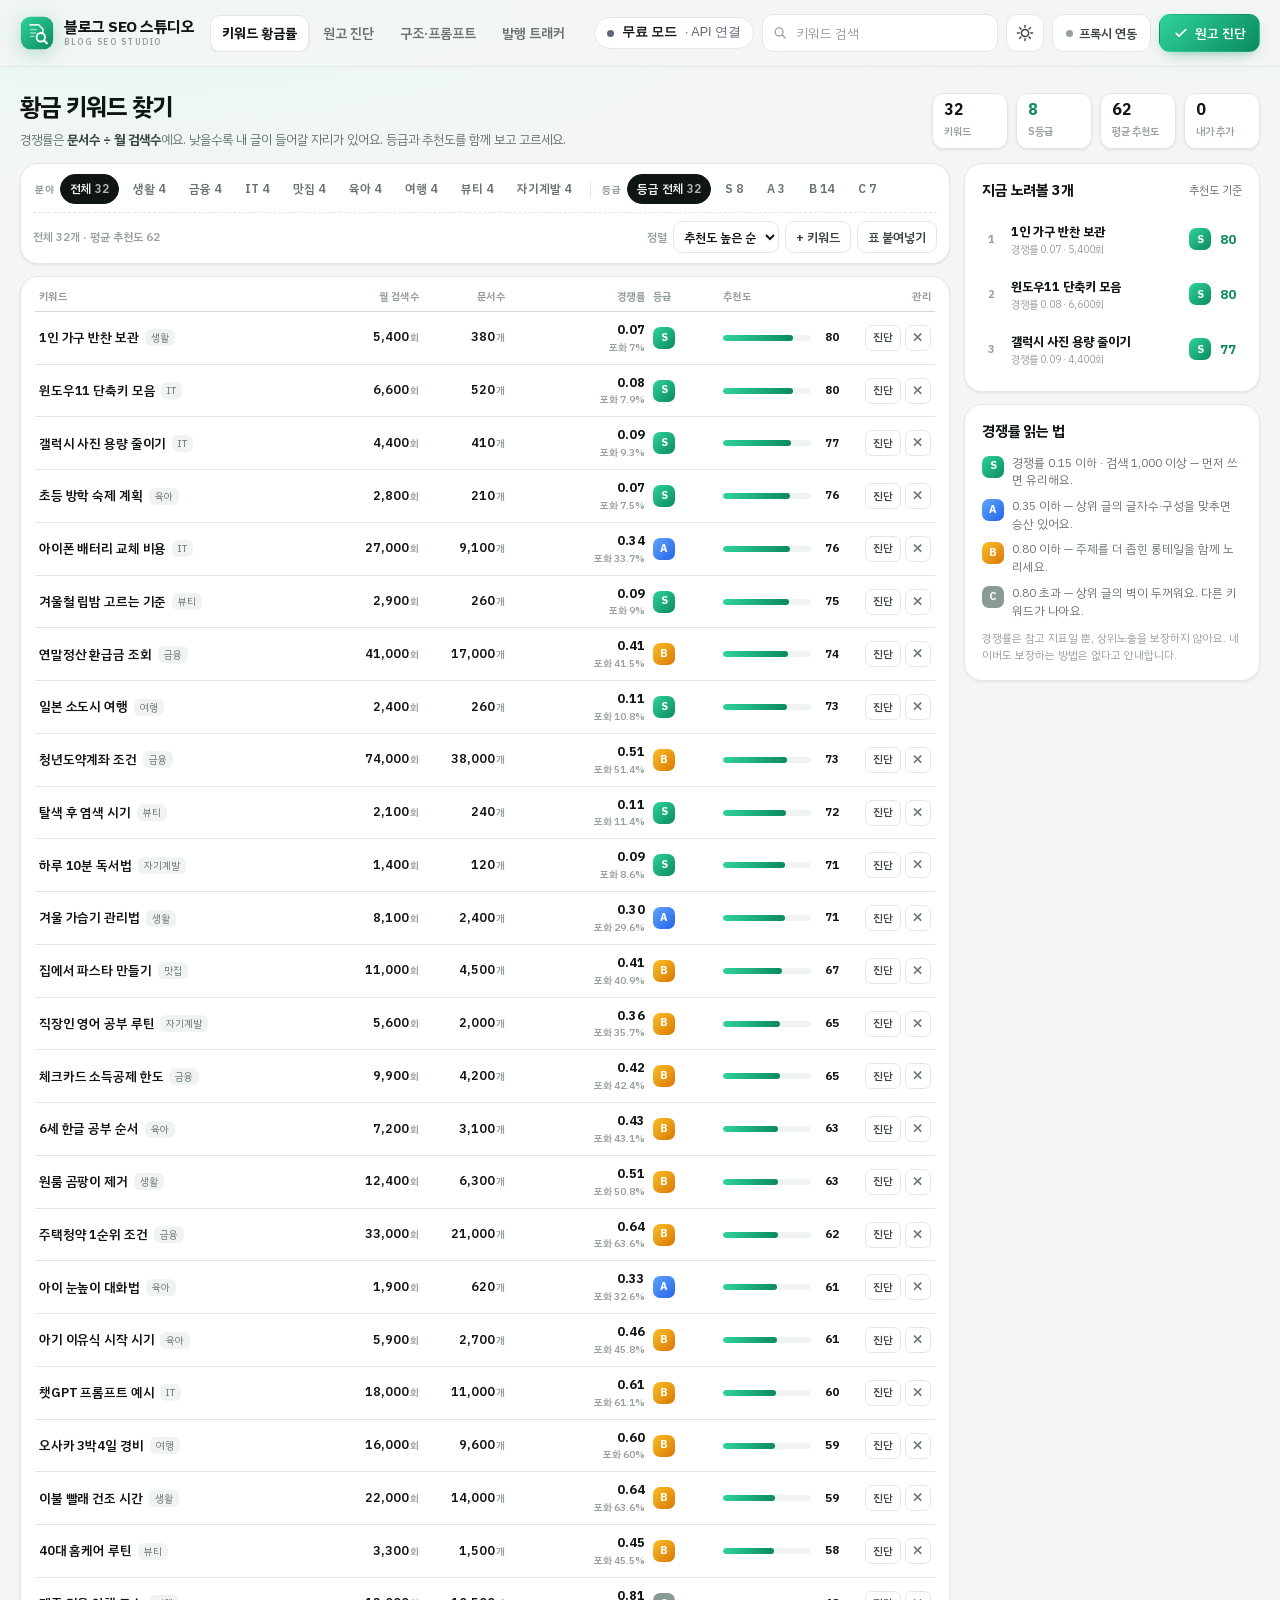
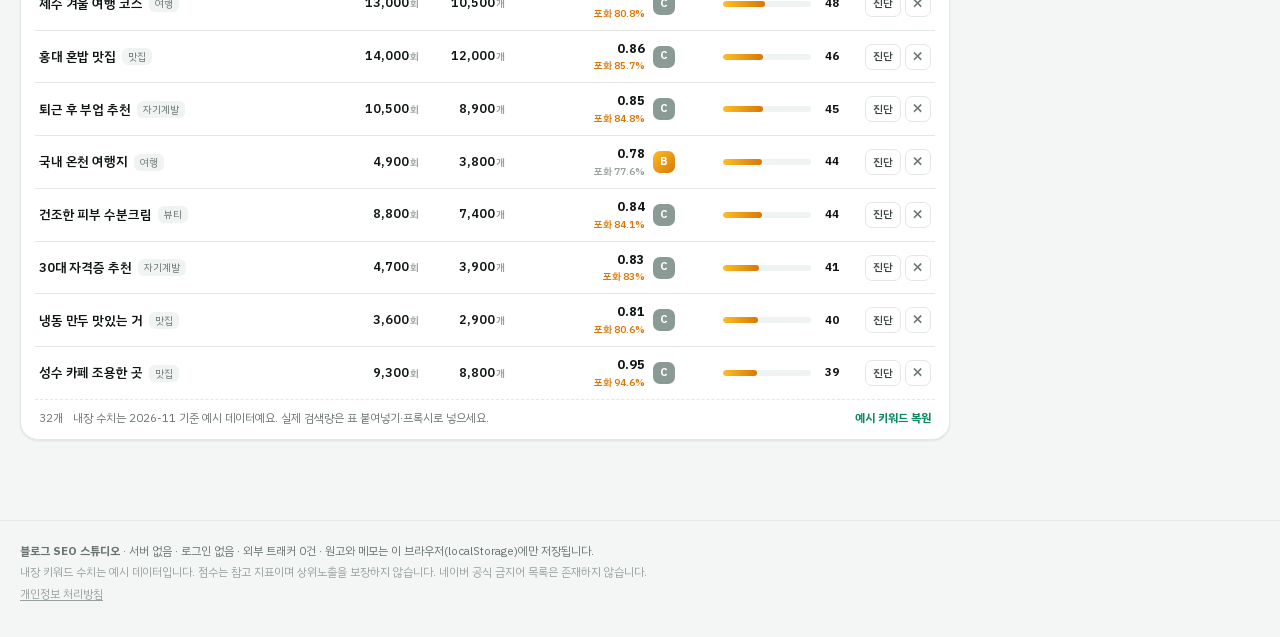
==== commit 25f28a5e: "Pro API 연결 엔진 탑재: 헤더 연결 배지·4탭 모달(OpenAI/Gemini/Claude/자체서버)·앱별 Pro 생성 (production files only)" ====
--- a/index.html
+++ b/index.html
@@ -44,6 +44,7 @@
     </nav>
 
     <div class="top-actions">
+      <span class="pro-badge-slot" id="proBadge"></span>
       <label class="search" for="searchInput">
         <svg viewBox="0 0 20 20" width="16" height="16" aria-hidden="true"><circle cx="8.5" cy="8.5" r="5.5" fill="none" stroke="currentColor" stroke-width="1.8"/><path d="M12.8 12.8L17 17" stroke="currentColor" stroke-width="1.8" stroke-linecap="round"/></svg>
         <input id="searchInput" type="search" placeholder="키워드 검색" autocomplete="off" spellcheck="false" />
@@ -322,10 +323,30 @@
           <button type="button" class="btn btn-primary" data-action="copy-prompt">프롬프트 복사</button>
           <button type="button" class="btn btn-ghost" data-action="copy-outline">아웃라인 복사</button>
         </div>
+
+        <div class="pro-box" id="proBox">
+          <button type="button" class="btn pro-btn" data-action="pro-generate" data-pro-action>
+            <span class="pro-spark" aria-hidden="true">✨</span><span class="pro-label">Pro AI로 완성 원고 생성</span>
+          </button>
+          <p class="pro-state" id="proState" data-pro-state
+             data-pro-free="무료 모드 · 지금 만든 뼈대와 프롬프트는 그대로 씁니다. Pro를 연결하면 완성 원고가 바로 들어옵니다."
+             data-pro-pro="Pro 연결됨 · 주제·키워드·메모로 완성 원고를 쓰고 원고 진단까지 바로 돌립니다.">무료 모드 · 지금 만든 뼈대와 프롬프트는 그대로 씁니다. Pro를 연결하면 완성 원고가 바로 들어옵니다.</p>
+          <button type="button" class="btn btn-ghost btn-sm" id="proConnect">Pro 연결 / 관리</button>
+        </div>
         <p class="foot-note">프롬프트를 만든 뒤 아래 <b>내 구독 AI로 바로 보내기</b>에서 ChatGPT·Claude·Gemini 창을 한 번에 열 수 있어요. 로그인은 각 서비스에서 직접 합니다.</p>
       </aside>
 
       <div class="builder-out">
+        <div class="panel pro-panel" id="proResult" hidden>
+          <div class="panel-head"><h2>Pro 완성 원고</h2><span class="muted" id="proMeta"></span></div>
+          <p class="pro-title" id="proTitle"></p>
+          <p class="pro-sub" id="proSub"></p>
+          <div class="pro-actions">
+            <button type="button" class="btn btn-primary btn-sm" data-action="go-diagnose">진단 탭에서 보기</button>
+            <button type="button" class="btn btn-ghost btn-sm" data-action="pro-copy-body">본문 복사</button>
+          </div>
+        </div>
+
         <div class="panel" id="titlePanel">
           <div class="panel-head"><h2>제목 후보 5개</h2><span class="muted">28~42자가 이상적</span></div>
           <div id="titleCandidates" class="title-list"></div>
@@ -487,6 +508,8 @@
 <div class="modal-root" id="modalRoot" hidden></div>
 <div class="toast-root" id="toastRoot" aria-live="polite"></div>
 
+<script src="engines/pro-api-connector.js"></script>
+<script src="engines/pro-studio.js"></script>
 <script src="engines/copy-psych-engine.js"></script>
 <script src="engines/ai-bridge.js"></script>
 <script src="core.js"></script>
--- a/styles.css
+++ b/styles.css
@@ -916,3 +916,30 @@
   .intro-sec { grid-template-columns: 30px minmax(0, 1fr); }
 }
 .gap .gap-hint { color: var(--ink-2); background: var(--brand-soft); border-radius: 6px; padding: 4px 6px; margin-top: 4px; font-size: 10.5px; }
+
+/* ── Pro AI 연결 (공용 엔진 · pro-api-connector.js) ───────── */
+.pro-badge-slot { display: inline-flex; align-items: center; min-width: 0; }
+.pro-badge-slot .proconn-badge { white-space: nowrap; }
+.pro-box { display: grid; gap: 8px; margin: 12px 0 2px; }
+.btn.pro-btn {
+  width: 100%; height: 42px; white-space: normal; line-height: 1.25;
+  border: 1px solid color-mix(in srgb, var(--accent) 40%, var(--line));
+  background: linear-gradient(135deg, color-mix(in srgb, var(--accent) 13%, var(--surface)), color-mix(in srgb, var(--brand-2) 15%, var(--surface)));
+  color: var(--ink); font-weight: 700;
+}
+.btn.pro-btn[data-pro-mode="pro"] {
+  background: linear-gradient(135deg, var(--accent), var(--brand));
+  border-color: transparent; color: #fff;
+}
+.btn.pro-btn[aria-busy="true"] { opacity: .75; cursor: progress; }
+.pro-spark { font-size: 14px; }
+.pro-state { margin: 0; font-size: 11.5px; line-height: 1.55; color: var(--ink-3); }
+.pro-state[data-pro-mode="pro"] { color: var(--brand); }
+.pro-panel .pro-title { margin: 2px 0 6px; font-weight: 700; font-size: 15.5px; letter-spacing: -.01em; }
+.pro-panel .pro-sub { margin: 0 0 10px; font-size: 12px; color: var(--ink-3); }
+.pro-actions { display: flex; gap: 8px; flex-wrap: wrap; }
+@media (max-width: 700px) {
+  .pro-badge-slot { order: 1; }
+  .pro-badge-slot .proconn-badge { font-size: 11.5px; padding: 6px 10px; gap: 6px; }
+  .pro-badge-slot .proconn-badge .pc-sub { display: none; }
+}
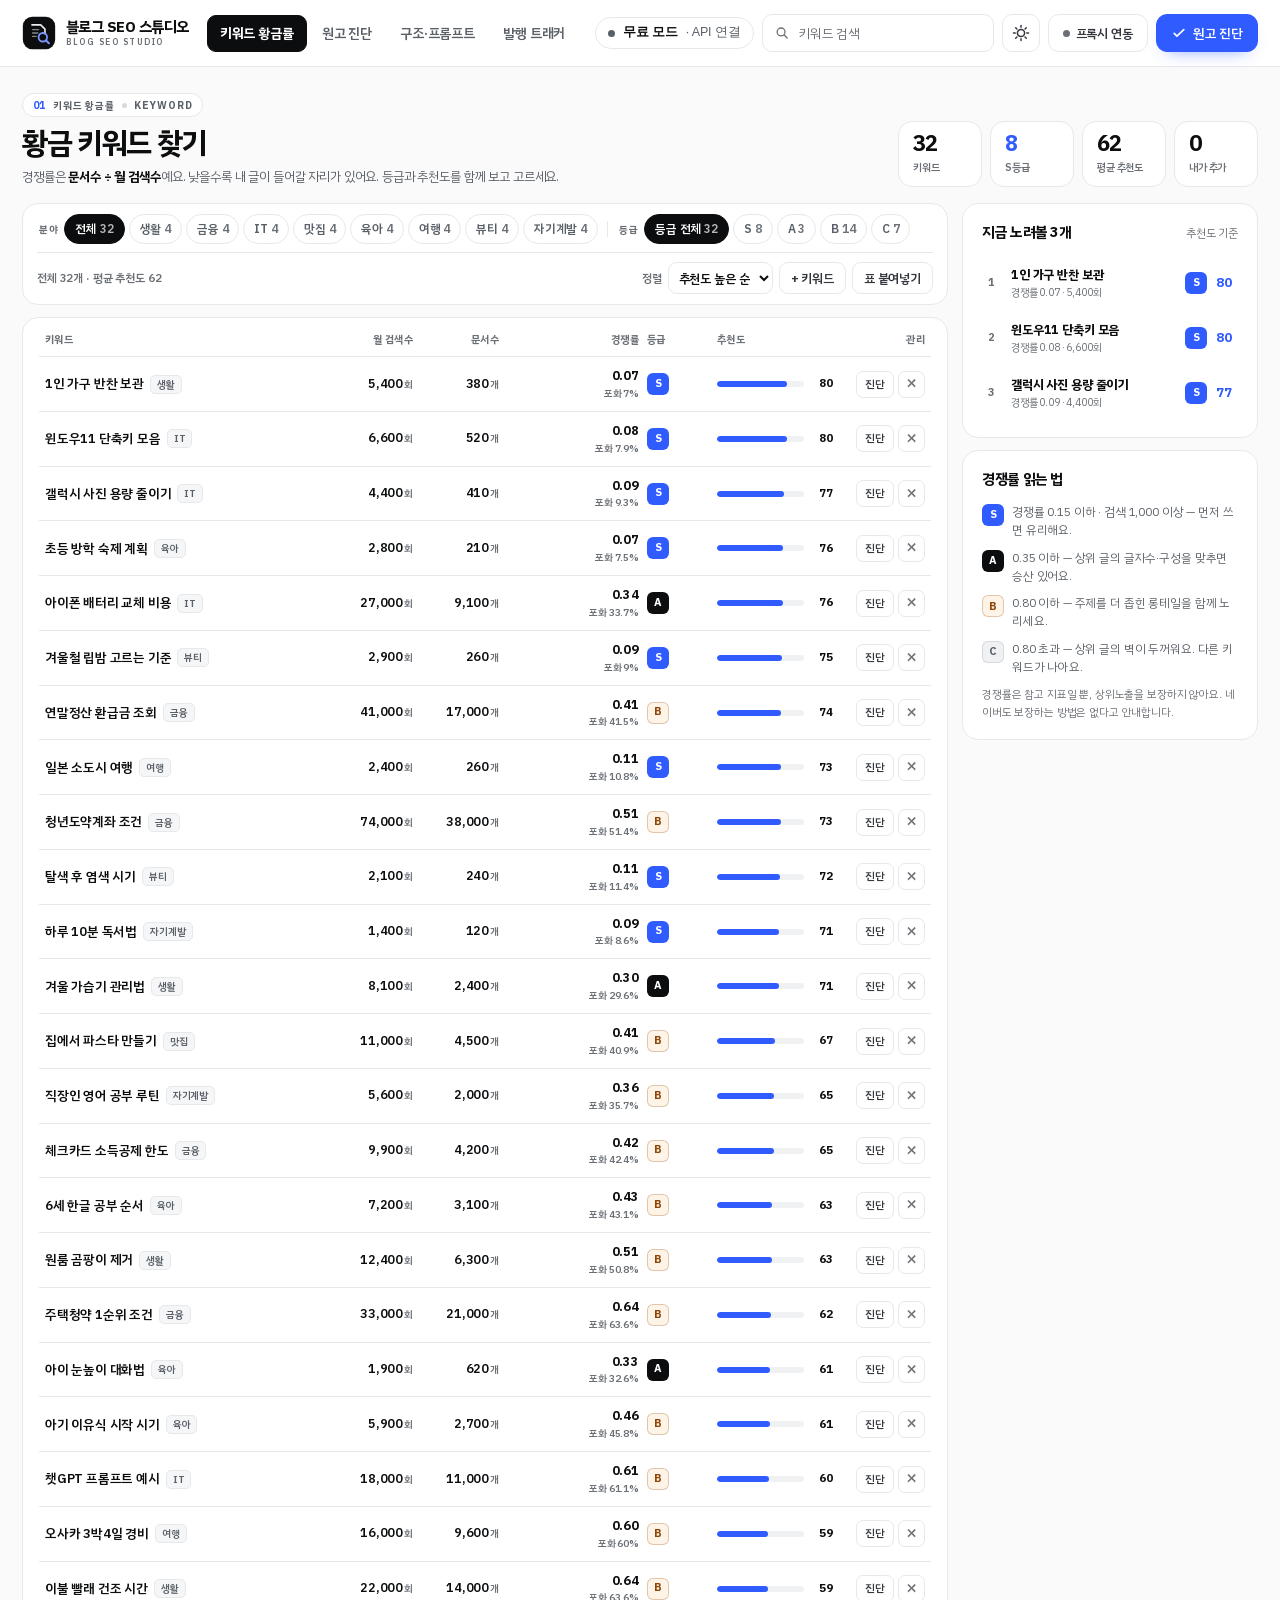
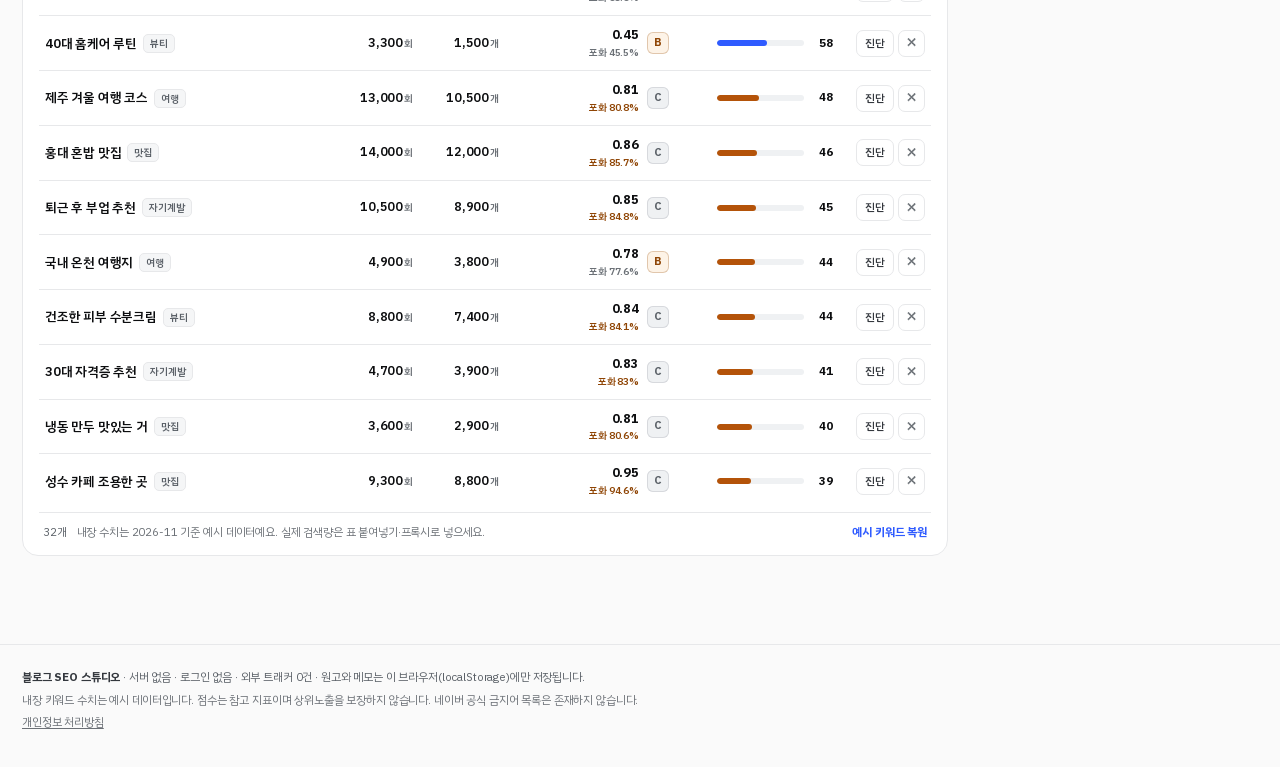
==== commit d2ce51cb: "A안(Crisp Bento SaaS) 화이트 벤토 리디자인: 순백 surface·1px 보더·16px 라운드·코발트 단일 액센트, 잉크 점수 타일 (production files " ====
--- a/index.html
+++ b/index.html
@@ -18,16 +18,11 @@
     <a class="brand" href="#" data-action="go-keywords" aria-label="블로그 SEO 스튜디오 홈">
       <span class="brand-mark" aria-hidden="true">
         <svg viewBox="0 0 40 40" width="34" height="34">
-          <defs>
-            <linearGradient id="brandGrad" x1="0" y1="0" x2="1" y2="1">
-              <stop offset="0" stop-color="#2fd39a" /><stop offset="1" stop-color="#0b8a5e" />
-            </linearGradient>
-          </defs>
-          <rect x="1" y="1" width="38" height="38" rx="11" fill="url(#brandGrad)" />
-          <path d="M11 10.5h11l5 5v6" fill="none" stroke="#fff" stroke-opacity=".85" stroke-width="1.9" stroke-linejoin="round" />
-          <path d="M12.5 16h7M12.5 20h6M12.5 24h4" stroke="#fff" stroke-opacity=".55" stroke-width="1.7" stroke-linecap="round" />
-          <circle cx="24.5" cy="25" r="5" fill="none" stroke="#fff" stroke-width="2.1" />
-          <path d="M28.2 28.7l3.4 3.4" stroke="#fff" stroke-width="2.4" stroke-linecap="round" />
+          <rect x="1" y="1" width="38" height="38" rx="11" fill="#0C0D0F" />
+          <path d="M11 10.5h11l5 5v6" fill="none" stroke="#fff" stroke-opacity=".92" stroke-width="1.9" stroke-linejoin="round" />
+          <path d="M12.5 16h7M12.5 20h6M12.5 24h4" stroke="#fff" stroke-opacity=".5" stroke-width="1.7" stroke-linecap="round" />
+          <circle cx="24.5" cy="25" r="5" fill="none" stroke="#7D97FF" stroke-width="2.1" />
+          <path d="M28.2 28.7l3.4 3.4" stroke="#7D97FF" stroke-width="2.4" stroke-linecap="round" />
         </svg>
       </span>
       <span class="brand-text">
@@ -72,6 +67,7 @@
   <section class="view" id="view-keywords" role="tabpanel" aria-label="키워드 황금률">
     <div class="view-head">
       <div class="view-title">
+        <span class="eyebrow"><b>01</b> 키워드 황금률 <i></i> Keyword</span>
         <h1>황금 키워드 찾기</h1>
         <p class="sub">경쟁률은 <b>문서수 ÷ 월 검색수</b>예요. 낮을수록 내 글이 들어갈 자리가 있어요. 등급과 추천도를 함께 보고 고르세요.</p>
       </div>
@@ -148,6 +144,7 @@
   <section class="view" id="view-diagnose" role="tabpanel" aria-label="실시간 원고 진단" hidden>
     <div class="view-head">
       <div class="view-title">
+        <span class="eyebrow"><b>02</b> 원고 진단 <i></i> Diagnose</span>
         <h1>실시간 원고 진단</h1>
         <p class="sub">입력하는 순간 점수가 바뀝니다. 90점 이상이면 발행 준비 완료, 75점은 조금만 다듬으면 돼요.</p>
       </div>
@@ -278,6 +275,7 @@
   <section class="view" id="view-builder" role="tabpanel" aria-label="상위노출 원고 구조와 프롬프트" hidden>
     <div class="view-head">
       <div class="view-title">
+        <span class="eyebrow"><b>03</b> 구조·프롬프트 <i></i> Outline</span>
         <h1>상위노출 원고 구조</h1>
         <p class="sub">주제만 넣으면 도입부 4종(PAS·BAB·AIDA·4U)과 H2 5단 아웃라인·체크리스트·비교표·태그·프롬프트가 한 번에 나옵니다. 그대로 복사해 쓰세요.</p>
       </div>
@@ -456,6 +454,7 @@
   <section class="view" id="view-tracker" role="tabpanel" aria-label="발행·순위 트래커" hidden>
     <div class="view-head">
       <div class="view-title">
+        <span class="eyebrow"><b>04</b> 발행 트래커 <i></i> Tracker</span>
         <h1>발행 · 순위 트래커</h1>
         <p class="sub">발행한 글의 키워드·점수·노출 상태를 한 곳에. 자동 순위 측정은 하지 않고, 직접 확인한 상태를 기록합니다.</p>
       </div>
--- a/styles.css
+++ b/styles.css
@@ -1,6 +1,8 @@
 /* ============================================================
    블로그 SEO 스튜디오 · styles.css
-   떡상 레이더와 같은 패밀리 룩: 라이트 우선 대시보드, [data-theme] 다크.
+   디자인 시스템 A — Crisp Bento SaaS (화이트 벤토 · 코발트 1색)
+   순백 surface / 1px 보더 / 16px 라운드 / 산세리프 800 헤드라인.
+   구조·클래스 이름은 그대로 두고 스킨만 교체했다(기능 100% 유지).
    ============================================================ */
 
 @font-face {
@@ -22,62 +24,101 @@
 :root {
   --font: 'PlexKR', -apple-system, BlinkMacSystemFont, 'Segoe UI', 'Apple SD Gothic Neo', 'Malgun Gothic', sans-serif;
   --mono: ui-monospace, SFMono-Regular, Menlo, Consolas, monospace;
-  --bg: #f4f6f5;
-  --bg-grad: radial-gradient(1200px 500px at 12% -10%, #e3f7ee 0%, rgba(227, 247, 238, 0) 60%),
-             radial-gradient(1000px 460px at 96% -18%, #e9efff 0%, rgba(233, 239, 255, 0) 62%);
-  --surface: #ffffff;
-  --surface-2: #fafbfb;
-  --surface-3: #eff3f1;
-  --line: #e3e8e5;
-  --line-strong: #d2dad6;
-  --ink: #0e1512;
-  --ink-2: #3a4540;
-  --ink-3: #68736d;
-  --ink-4: #97a19b;
-  --brand: #0b8a5e;
-  --brand-2: #2fd39a;
-  --brand-soft: #e8f8f1;
-  --accent: #6d4aff;
-  --accent-soft: rgba(109, 74, 255, .1);
-  --amber: #d97706;
-  --amber-soft: rgba(217, 119, 6, .1);
-  --danger: #d92d20;
-  --danger-soft: rgba(217, 45, 32, .08);
-  --info: #2563eb;
-  --ok: #16a34a;
-  --shadow-1: 0 1px 2px rgba(10, 20, 16, .05), 0 1px 3px rgba(10, 20, 16, .04);
-  --shadow-2: 0 10px 30px -12px rgba(10, 20, 16, .24), 0 2px 8px rgba(10, 20, 16, .04);
-  --shadow-3: 0 30px 80px -30px rgba(8, 18, 14, .45);
-  --r-sm: 9px;
-  --r-md: 13px;
-  --r-lg: 18px;
-  --r-xl: 22px;
+
+  /* A안 토큰 — 순백 surface, 옅은 회색 바탕, 1px 라인 */
+  --bg: #FAFAFA;
+  --surface: #FFFFFF;
+  --surface-2: #F5F6F7;
+  --surface-3: #EFF1F3;
+  --line: #E7E8EA;
+  --line-strong: #D7D9DD;
+  --ink: #0C0D0F;
+  --ink-2: #33373D;
+  --ink-3: #5A6067;
+  --ink-4: #6B7076;
+  --muted: #5A6067;
+
+  /* 단일 액센트 — 코발트 */
+  --brand: #2F5BFF;
+  --brand-2: #5B7BFF;
+  --brand-soft: #EEF2FF;
+  --accent: #2F5BFF;
+  --accent-soft: #EEF2FF;
+
+  /* 상태색 — 성공/경고/위험만 (액센트와 역할 분리) */
+  --ok: #0B7A55;
+  --ok-dot: #0E9F6E;
+  --ok-soft: #E9F9F1;
+  --amber: #8F4505;
+  --amber-dot: #B45309;
+  --amber-soft: #FDF3E7;
+  --danger: #C0281C;
+  --danger-soft: #FDF0EE;
+  --info: #2F5BFF;
+
+  /* 다크 잉크 타일 (점수 카드) */
+  --card-ink: #0C0D0F;
+  --card-ink-text: #FFFFFF;
+  --card-ink-sub: #B9BEC6;
+  --card-ink-label: #9AA0A6;
+  --card-ink-line: rgba(255, 255, 255, .12);
+  --card-ink-track: rgba(255, 255, 255, .14);
+  --card-ink-ring: #7D97FF;
+
+  --topbar-bg: rgba(255, 255, 255, .86);
+  --shadow-hover: 0 12px 28px -20px rgba(12, 13, 15, .35);
+  --shadow-modal: 0 30px 80px -30px rgba(12, 13, 15, .45);
+  --ring: 0 0 0 3px rgba(47, 91, 255, .16);
+
+  --r-sm: 10px;
+  --r-md: 12px;
+  --r-lg: 16px;
+  --r-xl: 20px;
   --maxw: 1500px;
   --topbar-h: 66px;
 }
 
 [data-theme="dark"] {
-  --bg: #080b0a;
-  --bg-grad: radial-gradient(1200px 520px at 12% -12%, rgba(47, 211, 154, .12) 0%, rgba(47, 211, 154, 0) 62%),
-             radial-gradient(1000px 480px at 92% -18%, rgba(109, 74, 255, .16) 0%, rgba(109, 74, 255, 0) 60%);
-  --surface: #101514;
-  --surface-2: #141a18;
-  --surface-3: #1a2220;
-  --line: #222c29;
-  --line-strong: #2d3a36;
-  --ink: #f1f5f3;
-  --ink-2: #c5cfca;
-  --ink-3: #8b9791;
-  --ink-4: #5f6b66;
-  --brand: #34d399;
-  --brand-2: #6ee7b7;
-  --brand-soft: rgba(52, 211, 153, .12);
-  --amber: #fbbf24;
-  --danger: #f87171;
-  --info: #60a5fa;
-  --shadow-1: 0 1px 2px rgba(0, 0, 0, .4);
-  --shadow-2: 0 16px 40px -20px rgba(0, 0, 0, .9), 0 2px 10px rgba(0, 0, 0, .3);
-  --shadow-3: 0 40px 100px -40px #000;
+  --bg: #0A0B0D;
+  --surface: #121317;
+  --surface-2: #181A1F;
+  --surface-3: #20232A;
+  --line: #26282E;
+  --line-strong: #32353C;
+  --ink: #F4F5F7;
+  --ink-2: #C9CDD4;
+  --ink-3: #A2A8B2;
+  --ink-4: #8C929C;
+  --muted: #A2A8B2;
+
+  --brand: #7D97FF;
+  --brand-2: #9DB0FF;
+  --brand-soft: rgba(47, 91, 255, .18);
+  --accent: #7D97FF;
+  --accent-soft: rgba(47, 91, 255, .18);
+
+  --ok: #4ADEA6;
+  --ok-dot: #34D399;
+  --ok-soft: rgba(14, 159, 110, .16);
+  --amber: #F5B759;
+  --amber-dot: #FBBF24;
+  --amber-soft: rgba(180, 83, 9, .2);
+  --danger: #FF8A7A;
+  --danger-soft: rgba(192, 40, 28, .18);
+  --info: #7D97FF;
+
+  --card-ink: #171A1F;
+  --card-ink-text: #F7F8FA;
+  --card-ink-sub: #A9AFB9;
+  --card-ink-label: #8F959F;
+  --card-ink-line: rgba(255, 255, 255, .10);
+  --card-ink-track: rgba(255, 255, 255, .12);
+  --card-ink-ring: #8DA4FF;
+
+  --topbar-bg: rgba(10, 11, 13, .82);
+  --shadow-hover: 0 12px 28px -20px rgba(0, 0, 0, .8);
+  --shadow-modal: 0 40px 100px -40px #000;
+  --ring: 0 0 0 3px rgba(125, 151, 255, .22);
 }
 
 * { box-sizing: border-box; }
@@ -87,19 +128,18 @@
   margin: 0;
   font-family: var(--font);
   background: var(--bg);
-  background-image: var(--bg-grad);
-  background-attachment: fixed;
   color: var(--ink);
   font-size: 14px;
   line-height: 1.5;
+  letter-spacing: -.01em;
   -webkit-font-smoothing: antialiased;
   text-rendering: optimizeLegibility;
 }
-h1, h2, h3, h4 { margin: 0; font-weight: 700; letter-spacing: -.01em; }
+h1, h2, h3, h4 { margin: 0; font-weight: 700; letter-spacing: -.02em; }
 p { margin: 0; }
 a { color: inherit; text-decoration: none; }
-button, input, textarea, select { font-family: inherit; }
-::selection { background: rgba(11, 138, 94, .18); }
+button, input, textarea, select { font-family: inherit; letter-spacing: inherit; }
+::selection { background: rgba(47, 91, 255, .18); }
 
 .sr-only {
   position: absolute; width: 1px; height: 1px; padding: 0; margin: -1px;
@@ -112,24 +152,25 @@
 }
 .skip-link:focus { top: 12px; }
 :focus-visible { outline: 2px solid var(--brand); outline-offset: 2px; border-radius: 6px; }
-.muted { color: var(--ink-3); }
+.muted { color: var(--ink-4); }
 
 /* ── top bar ─────────────────────────────────────── */
 .topbar {
   position: sticky; top: 0; z-index: 40;
-  background: color-mix(in srgb, var(--bg) 82%, transparent);
-  backdrop-filter: saturate(160%) blur(14px);
-  -webkit-backdrop-filter: saturate(160%) blur(14px);
+  background: var(--topbar-bg);
+  backdrop-filter: blur(14px) saturate(1.2);
+  -webkit-backdrop-filter: blur(14px) saturate(1.2);
   border-bottom: 1px solid var(--line);
 }
 .topbar-inner {
-  max-width: var(--maxw); margin: 0 auto; padding: 10px 20px;
-  display: flex; align-items: center; gap: 16px; min-height: var(--topbar-h);
+  max-width: var(--maxw); margin: 0 auto; padding: 0 22px;
+  display: flex; align-items: center; gap: 18px; min-height: var(--topbar-h);
 }
 .brand { display: flex; align-items: center; gap: 10px; flex: none; }
-.brand-mark { display: flex; filter: drop-shadow(0 4px 10px rgba(11, 138, 94, .28)); }
+.brand-mark { display: flex; }
+[data-theme="dark"] .brand-mark svg > rect { stroke: rgba(255, 255, 255, .28); stroke-width: 1.4; }
 .brand-text { display: flex; flex-direction: column; line-height: 1.1; }
-.brand-text strong { font-size: 15.5px; letter-spacing: -.03em; }
+.brand-text strong { font-size: 15px; font-weight: 800; letter-spacing: -.035em; }
 .brand-text small { font-size: 8.5px; letter-spacing: .18em; color: var(--ink-4); font-weight: 600; margin-top: 3px; }
 
 .tabs {
@@ -139,92 +180,111 @@
 }
 .tabs::-webkit-scrollbar { display: none; }
 .tab {
-  position: relative; border: 0; background: transparent; color: var(--ink-3);
-  font-size: 13.5px; font-weight: 500; padding: 8px 12px; border-radius: 10px;
+  position: relative; border: 1px solid transparent; background: transparent; color: var(--ink-3);
+  font-size: 13.5px; font-weight: 600; padding: 7px 12px; border-radius: 9px;
   cursor: pointer; white-space: nowrap; display: inline-flex; align-items: center; gap: 6px;
-  transition: color .15s, background .15s;
-}
-.tab:hover { color: var(--ink); background: var(--surface-3); }
-.tab.is-active { color: var(--ink); font-weight: 700; background: var(--surface); box-shadow: var(--shadow-1), inset 0 0 0 1px var(--line); }
+  transition: color .15s, background .15s, border-color .15s;
+}
+.tab:hover { color: var(--ink); background: var(--surface-2); }
+.tab.is-active {
+  color: #fff; background: var(--ink); border-color: var(--ink); font-weight: 700;
+}
+[data-theme="dark"] .tab.is-active { color: #0A0B0D; background: #F4F5F7; border-color: #F4F5F7; }
 .tab-count {
   background: var(--brand); color: #fff; border-radius: 999px;
-  font-size: 10px; font-weight: 700; padding: 1px 6px; min-width: 18px; text-align: center;
-}
+  font-size: 10px; font-weight: 800; padding: 1px 6px; min-width: 18px; text-align: center;
+  font-variant-numeric: tabular-nums;
+}
+[data-theme="dark"] .tab-count { color: #0A0B0D; }
 .tab-dot { width: 6px; height: 6px; border-radius: 50%; background: var(--brand); }
 
 .top-actions { display: flex; align-items: center; gap: 8px; flex: none; }
 .search {
-  display: flex; align-items: center; gap: 7px; height: 38px; padding: 0 10px;
-  background: var(--surface); border: 1px solid var(--line); border-radius: 11px;
-  color: var(--ink-4); width: 236px; transition: width .18s ease, border-color .15s, box-shadow .15s;
-}
-.search:focus-within { border-color: color-mix(in srgb, var(--brand) 45%, var(--line)); box-shadow: 0 0 0 3px rgba(11, 138, 94, .1); color: var(--ink-3); }
+  display: flex; align-items: center; gap: 7px; height: 38px; padding: 0 10px 0 12px;
+  background: var(--surface); border: 1px solid var(--line); border-radius: 10px;
+  color: var(--ink-4); width: 232px; transition: width .18s ease, border-color .15s, box-shadow .15s;
+}
+.search:focus-within { border-color: var(--brand); box-shadow: var(--ring); color: var(--ink-3); }
 .search input { border: 0; outline: 0; background: transparent; color: var(--ink); font-size: 13px; width: 100%; font-family: inherit; }
 .search input::placeholder { color: var(--ink-4); }
 .search-clear { border: 0; background: transparent; color: var(--ink-4); cursor: pointer; font-size: 12px; padding: 2px 4px; }
+.search-clear:hover { color: var(--ink); }
 
 .icon-btn {
   width: 38px; height: 38px; display: grid; place-items: center; flex: none;
-  border: 1px solid var(--line); border-radius: 11px; background: var(--surface);
-  color: var(--ink-2); cursor: pointer; transition: background .15s, color .15s;
-}
-.icon-btn:hover { background: var(--surface-3); color: var(--ink); }
+  border: 1px solid var(--line); border-radius: 10px; background: var(--surface);
+  color: var(--ink-2); cursor: pointer; transition: background .15s, color .15s, border-color .15s;
+}
+.icon-btn:hover { background: var(--surface-2); color: var(--ink); border-color: var(--line-strong); }
 [data-theme="light"] .ico-moon { display: none; }
 [data-theme="dark"] .ico-sun { display: none; }
 
 .btn {
   display: inline-flex; align-items: center; gap: 6px; justify-content: center;
-  border: 1px solid transparent; background: var(--surface-3); color: var(--ink);
-  height: 38px; padding: 0 13px; border-radius: 11px; font-size: 13px; font-weight: 600;
-  cursor: pointer; white-space: nowrap; transition: transform .12s, filter .15s, background .15s;
-}
-.btn:hover { filter: brightness(.97); }
+  border: 1px solid var(--line); background: var(--surface); color: var(--ink);
+  height: 38px; padding: 0 14px; border-radius: 11px; font-size: 13px; font-weight: 600;
+  cursor: pointer; white-space: nowrap; transition: transform .12s, background .15s, border-color .15s, color .15s;
+}
+.btn:hover { background: var(--surface-2); border-color: var(--line-strong); }
 .btn:active { transform: translateY(1px); }
 .btn-primary {
-  background: linear-gradient(135deg, var(--brand-2), var(--brand));
-  color: #fff; box-shadow: 0 6px 16px -8px rgba(11, 138, 94, .7);
-}
-[data-theme="light"] .btn-primary { color: #fff; }
+  background: var(--brand); border-color: var(--brand); color: #fff;
+  box-shadow: 0 8px 18px -12px rgba(47, 91, 255, .8);
+}
+.btn-primary:hover { background: #2148E6; border-color: #2148E6; }
+[data-theme="dark"] .btn-primary { color: #0A0B0D; font-weight: 700; }
+[data-theme="dark"] .btn-primary:hover { background: #93A9FF; border-color: #93A9FF; }
 .btn-ghost { background: var(--surface); border-color: var(--line); color: var(--ink-2); }
-.btn-ghost:hover { background: var(--surface-3); }
+.btn-ghost:hover { background: var(--surface-2); color: var(--ink); }
 .btn.danger { color: var(--danger); }
-.btn-sm { height: 32px; padding: 0 10px; font-size: 12.5px; border-radius: 9px; }
+.btn.danger:hover { background: var(--danger-soft); border-color: var(--danger); }
+.btn-sm { height: 32px; padding: 0 11px; font-size: 12.5px; border-radius: 9px; }
 .api-btn { font-size: 12.5px; }
 .api-btn .api-short { display: none; }
 .status-dot { width: 7px; height: 7px; border-radius: 50%; background: var(--ink-4); flex: none; }
-.status-dot.on { background: var(--ok); box-shadow: 0 0 0 3px rgba(22, 163, 74, .16); }
+.status-dot.on { background: var(--ok-dot); box-shadow: 0 0 0 3px color-mix(in srgb, var(--ok-dot) 20%, transparent); }
 .link-btn {
   border: 0; background: none; color: var(--brand); font-family: inherit;
   font-size: 11.5px; font-weight: 700; cursor: pointer; padding: 0;
 }
-.link-btn:hover { text-decoration: underline; }
+.link-btn:hover { text-decoration: underline; text-underline-offset: 2px; }
 
 /* ── layout ─────────────────────────────────────── */
-main { max-width: var(--maxw); margin: 0 auto; padding: 22px 20px 60px; }
+main { max-width: var(--maxw); margin: 0 auto; padding: 26px 22px 64px; }
 .view-head {
-  display: flex; align-items: flex-end; justify-content: space-between; gap: 16px;
-  margin-bottom: 14px; flex-wrap: wrap;
-}
-.view-title h1 { font-size: 24px; letter-spacing: -.03em; }
-.view-title .sub { color: var(--ink-3); font-size: 12.8px; margin-top: 5px; max-width: 660px; }
-.view-title .sub b { color: var(--ink-2); }
+  display: flex; align-items: flex-end; justify-content: space-between; gap: 18px;
+  margin-bottom: 16px; flex-wrap: wrap;
+}
+.eyebrow {
+  display: inline-flex; align-items: center; gap: 7px; height: 24px; padding: 0 10px;
+  border: 1px solid var(--line); border-radius: 999px; background: var(--surface);
+  font-size: 10px; font-weight: 700; letter-spacing: .09em; text-transform: uppercase;
+  color: var(--ink-3); margin-bottom: 10px;
+}
+.eyebrow b { color: var(--brand); font-weight: 800; font-variant-numeric: tabular-nums; letter-spacing: .04em; }
+.eyebrow i { font-style: normal; width: 5px; height: 5px; border-radius: 50%; background: var(--line-strong); }
+.view-title h1 {
+  font-size: clamp(26px, 2.3vw, 34px); font-weight: 800; letter-spacing: -.045em; line-height: 1.12;
+}
+.view-title .sub { color: var(--ink-3); font-size: 12.8px; margin-top: 7px; max-width: 680px; line-height: 1.6; }
+.view-title .sub b { color: var(--ink); font-weight: 700; }
 .view-actions { display: flex; gap: 6px; flex-wrap: wrap; }
 .summary { display: flex; gap: 8px; flex-wrap: wrap; }
 .stat {
-  background: var(--surface); border: 1px solid var(--line); border-radius: 12px;
-  padding: 7px 11px; min-width: 76px; box-shadow: var(--shadow-1);
-}
-.stat b { display: block; font-size: 16px; letter-spacing: -.02em; line-height: 1.2; font-variant-numeric: tabular-nums; }
+  background: var(--surface); border: 1px solid var(--line); border-radius: 14px;
+  padding: 9px 14px; min-width: 84px;
+}
+.stat b { display: block; font-size: 22px; font-weight: 700; letter-spacing: -.04em; line-height: 1.15; font-variant-numeric: tabular-nums; }
 .stat span { font-size: 10.5px; color: var(--ink-4); font-weight: 600; }
 .stat.hot b { color: var(--brand); }
-.stat.warn b { color: var(--amber); }
+.stat.warn b { color: var(--amber-dot); }
 
 .panel {
   background: var(--surface); border: 1px solid var(--line); border-radius: var(--r-lg);
-  padding: 16px 17px; box-shadow: var(--shadow-1);
+  padding: 18px 19px;
 }
 .panel-head { display: flex; align-items: center; justify-content: space-between; gap: 10px; margin-bottom: 12px; }
-.panel-head h2 { font-size: 14.5px; }
+.panel-head h2 { font-size: 14.5px; font-weight: 700; letter-spacing: -.025em; }
 .panel-head .muted { font-size: 11.5px; }
 
 .split { display: grid; grid-template-columns: minmax(0, 1fr) 296px; gap: 14px; align-items: start; }
@@ -233,24 +293,24 @@
 
 .toolbar {
   display: flex; align-items: center; justify-content: space-between; gap: 8px 10px;
-  padding: 10px 12px; flex-wrap: wrap;
+  padding: 10px 14px; flex-wrap: wrap;
 }
 .toolbar-tail {
   display: flex; align-items: center; gap: 6px; flex-wrap: wrap;
   flex: 1 1 100%; justify-content: flex-end;
-  margin-left: 0; padding-top: 8px; border-top: 1px dashed var(--line);
+  margin-left: 0; padding-top: 9px; border-top: 1px solid var(--line);
 }
 .chips { display: flex; align-items: center; gap: 4px; flex-wrap: wrap; min-width: 0; }
 .chip {
-  border: 1px solid transparent; background: transparent; color: var(--ink-3);
-  border-radius: 999px; padding: 5px 9px; font-size: 12px; font-weight: 600; cursor: pointer;
-  white-space: nowrap; transition: background .14s, color .14s;
-}
-.chip:hover { background: var(--surface-3); color: var(--ink); }
-.chip.is-on { background: var(--ink); color: var(--bg); border-color: var(--ink); }
-.chip.is-on .muted { color: color-mix(in srgb, var(--bg) 72%, transparent); }
-[data-theme="dark"] .chip.is-on { background: #fff; color: #0b0d12; border-color: #fff; }
-[data-theme="dark"] .chip.is-on .muted { color: rgba(11, 13, 18, .55); }
+  border: 1px solid var(--line); background: var(--surface); color: var(--ink-3);
+  border-radius: 999px; padding: 5px 10px; font-size: 12px; font-weight: 600; cursor: pointer;
+  white-space: nowrap; transition: background .14s, color .14s, border-color .14s;
+}
+.chip:hover { background: var(--surface-2); color: var(--ink); border-color: var(--line-strong); }
+.chip.is-on { background: var(--ink); color: #fff; border-color: var(--ink); }
+.chip.is-on .muted { color: rgba(255, 255, 255, .7); }
+[data-theme="dark"] .chip.is-on { background: #F4F5F7; color: #0A0B0D; border-color: #F4F5F7; }
+[data-theme="dark"] .chip.is-on .muted { color: color-mix(in srgb, #0A0B0D 68%, transparent); }
 .chip-label { font-size: 10px; font-weight: 800; color: var(--ink-4); letter-spacing: .06em; padding: 0 2px; }
 .chip-sep { width: 1px; height: 16px; background: var(--line); margin: 0 5px; flex: none; }
 body[data-tab="diagnose"] .search, body[data-tab="builder"] .search { display: none; }
@@ -263,30 +323,30 @@
 }
 
 /* ── keyword table ──────────────────────────────── */
-.table-panel { padding: 6px 14px 10px; }
+.table-panel { padding: 6px 16px 12px; }
 .kw-table { width: 100%; }
 .kw-row {
   display: grid;
   grid-template-columns: minmax(150px, 2.2fr) 78px 78px 132px 62px 116px 84px;
   gap: 8px; align-items: center;
-  padding: 9px 4px; border-bottom: 1px solid var(--line);
+  padding: 10px 6px; border-bottom: 1px solid var(--line);
 }
 .kw-row:last-child { border-bottom: 0; }
-.kw-row:not(.kw-head):hover { background: var(--surface-2); border-radius: 8px; }
+.kw-row:not(.kw-head):hover { background: var(--surface-2); border-radius: 10px; }
 .kw-head {
   font-size: 10.5px; font-weight: 700; color: var(--ink-4); letter-spacing: .04em;
-  border-bottom: 1px solid var(--line-strong); padding: 6px 4px;
+  border-bottom: 1px solid var(--line); padding: 8px 6px;
 }
 .kw-head .right, .kw-row .right { text-align: right; }
 .kw-head .num { text-align: right; }
 .kw-name { display: flex; align-items: center; gap: 6px; min-width: 0; }
 .kw-name .kw-text {
-  font-size: 13px; font-weight: 600; letter-spacing: -.01em;
+  font-size: 13px; font-weight: 600; letter-spacing: -.015em;
   overflow: hidden; text-overflow: ellipsis; white-space: nowrap;
 }
 .kw-name .kw-cat {
-  font-size: 10px; color: var(--ink-3); background: var(--surface-3); border-radius: 6px;
-  padding: 1px 6px; flex: none;
+  font-size: 10px; color: var(--ink-3); background: var(--surface-2); border: 1px solid var(--line);
+  border-radius: 5px; padding: 1px 6px; flex: none; font-weight: 600;
 }
 .kw-num { text-align: right; font-size: 12.5px; font-weight: 600; font-variant-numeric: tabular-nums; white-space: nowrap; }
 .kw-num .unit { font-size: 10px; color: var(--ink-4); font-weight: 500; margin-left: 1px; }
@@ -296,104 +356,105 @@
 .kw-grade { display: flex; justify-content: flex-start; }
 .cat-select {
   border: 1px solid transparent; background: transparent; color: var(--ink-3);
-  font-size: 10.5px; border-radius: 6px; padding: 1px 3px; cursor: pointer; max-width: 84px;
-}
-.kw-score { display: flex; align-items: center; gap: 6px; }
+  font-size: 10.5px; border-radius: 5px; padding: 1px 3px; cursor: pointer; max-width: 84px;
+}
+.kw-score { display: flex; align-items: center; gap: 7px; }
 .kw-score .mini-bar { flex: 1; height: 6px; background: var(--surface-3); border-radius: 99px; overflow: hidden; }
-.kw-score .mini-bar i { display: block; height: 100%; border-radius: 99px; background: linear-gradient(90deg, var(--brand-2), var(--brand)); }
-.kw-score .mini-bar i.low { background: linear-gradient(90deg, #fbbf24, #d97706); }
+.kw-score .mini-bar i { display: block; height: 100%; border-radius: 99px; background: var(--brand); }
+.kw-score .mini-bar i.low { background: var(--amber-dot); }
 .kw-score b { font-size: 11.5px; font-variant-numeric: tabular-nums; width: 22px; text-align: right; }
 .kw-actions { display: flex; gap: 4px; justify-content: flex-end; }
 @media (max-width: 620px) {
   .chip-label { display: none; }
   .chip-sep { margin: 0 2px; }
 }
-.kw-actions .btn { height: 26px; padding: 0 7px; font-size: 11px; border-radius: 7px; }
+.kw-actions .btn { height: 27px; padding: 0 8px; font-size: 11px; border-radius: 7px; }
 .icon-mini {
-  width: 26px; height: 26px; display: grid; place-items: center; border-radius: 7px;
-  border: 1px solid var(--line); background: var(--surface); color: var(--ink-3);
-  font-size: 12px; cursor: pointer;
-}
-.icon-mini:hover { background: var(--surface-3); color: var(--danger); }
+  width: 27px; height: 27px; display: grid; place-items: center; border-radius: 7px;
+  border: 1px solid var(--line); background: var(--surface); color: var(--ink-4);
+  font-size: 12px; cursor: pointer; transition: color .15s, border-color .15s, background .15s;
+}
+.icon-mini:hover { background: var(--danger-soft); color: var(--danger); border-color: var(--danger); }
 
 .badge {
   display: inline-flex; align-items: center; justify-content: center;
-  height: 22px; min-width: 22px; padding: 0 7px; border-radius: 7px;
+  height: 22px; min-width: 22px; padding: 0 7px; border-radius: 6px;
   font-size: 11px; font-weight: 800; letter-spacing: -.01em; color: #fff;
   white-space: nowrap;
 }
-.badge.grade.s { background: linear-gradient(135deg, #2fd39a, #0b8a5e); }
-.badge.grade.a { background: linear-gradient(135deg, #60a5fa, #2563eb); }
-.badge.grade.b { background: linear-gradient(135deg, #fbbf24, #d97706); }
-.badge.grade.c { background: #8a9a94; }
-.badge.grade.lg { height: 28px; min-width: 28px; font-size: 14px; border-radius: 9px; padding: 0 9px; }
-.badge.status { color: var(--ink-2); background: var(--surface-3); font-weight: 700; }
-.badge.status.published { background: rgba(37, 99, 235, .1); color: #1d4ed8; }
-.badge.status.visible { background: rgba(22, 163, 74, .12); color: #15803d; }
-.badge.status.ranked { background: var(--brand-soft); color: var(--brand); }
+.badge.grade.s { background: var(--brand); color: #fff; }
+[data-theme="dark"] .badge.grade.s { color: #0A0B0D; }
+.badge.grade.a { background: #0C0D0F; color: #fff; }
+[data-theme="dark"] .badge.grade.a { background: #F4F5F7; color: #0A0B0D; }
+.badge.grade.b { background: var(--amber-soft); color: var(--amber); box-shadow: inset 0 0 0 1px color-mix(in srgb, var(--amber) 26%, transparent); }
+.badge.grade.c { background: var(--surface-3); color: var(--ink-3); box-shadow: inset 0 0 0 1px var(--line-strong); }
+.badge.grade.lg { height: 28px; min-width: 28px; font-size: 14px; border-radius: 8px; padding: 0 9px; }
+.badge.status { color: var(--ink-2); background: var(--surface-2); font-weight: 700; box-shadow: inset 0 0 0 1px var(--line); }
+.badge.status.published { background: var(--accent-soft); color: var(--brand); }
+.badge.status.visible { background: var(--ok-soft); color: var(--ok); }
+.badge.status.ranked { background: var(--accent-soft); color: var(--brand); }
 .badge.status.missing { background: var(--danger-soft); color: var(--danger); }
-[data-theme="dark"] .badge.status.published { color: #93c5fd; }
-[data-theme="dark"] .badge.status.visible { color: #86efac; }
 
 .table-foot {
   display: flex; align-items: center; gap: 10px; flex-wrap: wrap;
-  padding: 10px 4px 2px; font-size: 11.5px; color: var(--ink-3);
-  border-top: 1px dashed var(--line);
+  padding: 11px 4px 2px; font-size: 11.5px; color: var(--ink-3);
+  border-top: 1px solid var(--line); margin-top: 4px;
 }
 .table-foot .link-btn { margin-left: auto; }
 
-.top3 { display: flex; flex-direction: column; gap: 4px; }
+.top3 { display: flex; flex-direction: column; gap: 2px; }
 .top3-item {
-  display: flex; align-items: center; gap: 9px; padding: 8px 6px; border-radius: 10px;
+  display: flex; align-items: center; gap: 9px; padding: 9px 6px; border-radius: 10px;
   cursor: pointer; border: 0; background: none; text-align: left; width: 100%; font-family: inherit; color: inherit;
 }
-.top3-item:hover { background: var(--surface-3); }
-.top3-item .rank { font-size: 11px; font-weight: 800; color: var(--ink-4); width: 14px; flex: none; }
+.top3-item:hover { background: var(--surface-2); }
+.top3-item .rank { font-size: 11px; font-weight: 800; color: var(--ink-4); width: 14px; flex: none; font-variant-numeric: tabular-nums; }
 .top3-item .t-main { min-width: 0; flex: 1; display: flex; flex-direction: column; gap: 1px; }
 .top3-item .t-name { font-size: 12.5px; font-weight: 700; white-space: nowrap; overflow: hidden; text-overflow: ellipsis; }
 .top3-item .t-sub { font-size: 10.5px; color: var(--ink-4); }
 .top3-item .t-score { font-size: 13px; font-weight: 800; color: var(--brand); font-variant-numeric: tabular-nums; }
 
-.legend .tips { margin: 0; padding: 0; list-style: none; display: flex; flex-direction: column; gap: 8px; }
-.legend .tips li { display: flex; gap: 8px; align-items: flex-start; font-size: 11.8px; color: var(--ink-3); line-height: 1.5; }
+.legend .tips { margin: 0; padding: 0; list-style: none; display: flex; flex-direction: column; gap: 9px; }
+.legend .tips li { display: flex; gap: 8px; align-items: flex-start; font-size: 11.8px; color: var(--ink-3); line-height: 1.55; }
 .legend .tips .badge { flex: none; margin-top: 1px; }
-.foot-note { font-size: 11px; color: var(--ink-4); line-height: 1.55; margin-top: 10px; }
+.foot-note { font-size: 11px; color: var(--ink-4); line-height: 1.6; margin-top: 10px; }
 
 .empty {
-  text-align: center; padding: 46px 20px; border: 1px dashed var(--line-strong);
-  border-radius: var(--r-lg); background: var(--surface-2); margin: 10px 0;
+  text-align: center; padding: 48px 20px; border: 1px dashed var(--line-strong);
+  border-radius: var(--r-lg); background: transparent; margin: 12px 4px;
 }
 .empty p { margin-bottom: 4px; }
-.empty .muted { margin-bottom: 12px; font-size: 12.5px; }
+.empty strong { font-weight: 700; letter-spacing: -.02em; }
+.empty .muted { margin-bottom: 14px; font-size: 12.5px; }
 
 /* ── forms ───────────────────────────────────────── */
-.field { display: flex; flex-direction: column; gap: 5px; margin-bottom: 11px; min-width: 0; }
-.field > label, .field-label { font-size: 11px; font-weight: 700; color: var(--ink-3); }
+.field { display: flex; flex-direction: column; gap: 6px; margin-bottom: 12px; min-width: 0; }
+.field > label, .field-label { font-size: 11px; font-weight: 700; color: var(--ink-3); letter-spacing: 0; }
 .field-hint { font-weight: 600; color: var(--ink-4); margin-left: 4px; font-size: 10.5px; }
 .field input, .field select, .field textarea, .input, textarea.input {
-  width: 100%; border: 1px solid var(--line); border-radius: 10px; background: var(--surface-2);
-  color: var(--ink); font-family: inherit; font-size: 13px; padding: 0 11px; height: 38px;
+  width: 100%; border: 1px solid var(--line); border-radius: 10px; background: var(--surface);
+  color: var(--ink); font-family: inherit; font-size: 13px; padding: 0 12px; height: 38px;
   transition: border-color .15s, box-shadow .15s;
 }
-.field textarea, textarea.input { height: auto; padding: 10px 11px; resize: vertical; line-height: 1.6; font-size: 13px; }
+.field input::placeholder, .field textarea::placeholder, .input::placeholder { color: var(--ink-4); }
+.field textarea, textarea.input { height: auto; padding: 11px 12px; resize: vertical; line-height: 1.65; font-size: 13px; }
 .field input:focus, .field select:focus, .field textarea:focus, .input:focus {
-  outline: none; border-color: color-mix(in srgb, var(--brand) 45%, var(--line));
-  box-shadow: 0 0 0 3px rgba(11, 138, 94, .1);
+  outline: none; border-color: var(--brand); box-shadow: var(--ring);
 }
 .field-row { display: flex; gap: 10px; }
 .field-row .field { flex: 1; }
 .field-row .grow { flex: 1.6; }
-.seg { display: inline-flex; background: var(--surface-3); padding: 3px; border-radius: 10px; gap: 2px; flex-wrap: wrap; }
+.seg { display: inline-flex; background: var(--surface-2); padding: 3px; border-radius: 10px; gap: 2px; flex-wrap: wrap; border: 1px solid var(--line); }
 .seg button {
-  border: 0; background: transparent; border-radius: 7px; padding: 6px 10px;
-  font-size: 12px; font-weight: 700; color: var(--ink-3); cursor: pointer;
-}
-.seg button.is-on { background: var(--surface); color: var(--ink); box-shadow: var(--shadow-1); }
+  border: 1px solid transparent; background: transparent; border-radius: 7px; padding: 6px 11px;
+  font-size: 12px; font-weight: 600; color: var(--ink-3); cursor: pointer;
+}
+.seg button.is-on { background: var(--surface); color: var(--ink); font-weight: 700; border-color: var(--line); }
 .checks { display: grid; grid-template-columns: 1fr 1fr; gap: 6px; }
 .check { display: flex; align-items: center; gap: 6px; font-size: 12px; color: var(--ink-3); font-weight: 600; }
 .check input { accent-color: var(--brand); width: 15px; height: 15px; }
-.form-note { font-size: 11.5px; color: var(--ink-3); line-height: 1.55; }
-.form-note code { background: var(--surface-3); padding: 1px 5px; border-radius: 4px; font-family: var(--mono); font-size: 10.5px; }
+.form-note { font-size: 11.5px; color: var(--ink-3); line-height: 1.6; }
+.form-note code { background: var(--surface-2); padding: 1px 5px; border-radius: 4px; font-family: var(--mono); font-size: 10.5px; }
 .form-error { color: var(--danger); font-size: 11.5px; margin-top: 6px; min-height: 16px; }
 .form-ok { color: var(--ok); font-size: 11.5px; margin-top: 6px; }
 
@@ -403,90 +464,98 @@
 .diag-side { min-width: 0; display: flex; flex-direction: column; gap: 12px; position: sticky; top: calc(var(--topbar-h) + 14px); }
 .editor-panel #diagBody { min-height: 320px; }
 .counters {
-  display: flex; flex-wrap: wrap; gap: 6px; margin-top: 9px;
+  display: flex; flex-wrap: wrap; gap: 6px; margin-top: 10px;
 }
 .counters span {
   font-size: 11px; color: var(--ink-3); background: var(--surface-2); border: 1px solid var(--line);
   border-radius: 7px; padding: 3px 8px;
 }
 .counters span b { color: var(--ink); font-variant-numeric: tabular-nums; }
-.counters span.warn { color: var(--amber); border-color: rgba(217, 119, 6, .35); background: var(--amber-soft); }
-.counters span.ok { color: var(--ok); border-color: rgba(22, 163, 74, .3); background: rgba(22, 163, 74, .07); }
-.save-note { font-size: 10.5px; color: var(--ink-4); margin-top: 8px; }
-
-.score-panel { padding: 17px; }
-.score-head { display: flex; align-items: center; gap: 14px; }
+.counters span.warn { color: var(--amber); border-color: color-mix(in srgb, var(--amber) 30%, var(--line)); background: var(--amber-soft); }
+.counters span.ok { color: var(--ok); border-color: color-mix(in srgb, var(--ok) 26%, var(--line)); background: var(--ok-soft); }
+.save-note { font-size: 10.5px; color: var(--ink-4); margin-top: 9px; }
+
+/* 점수 카드 = A안의 잉크 타일 (한 화면의 초점) */
+.score-panel {
+  padding: 20px; background: var(--card-ink); border-color: var(--card-ink);
+  color: var(--card-ink-text);
+}
+.score-head { display: flex; align-items: center; gap: 15px; }
 .ring {
-  --p: 0; --ring: var(--brand);
-  width: 104px; height: 104px; border-radius: 50%; flex: none;
-  background: conic-gradient(var(--ring) calc(var(--p) * 1%), var(--surface-3) 0);
+  --p: 0; --ring: var(--card-ink-ring);
+  width: 106px; height: 106px; border-radius: 50%; flex: none;
+  background: conic-gradient(var(--ring) calc(var(--p) * 1%), var(--card-ink-track) 0);
   display: grid; place-items: center; position: relative;
 }
 .ring::after {
-  content: ""; position: absolute; inset: 8px; border-radius: 50%; background: var(--surface);
-  box-shadow: inset 0 0 0 1px var(--line);
+  content: ""; position: absolute; inset: 8px; border-radius: 50%; background: var(--card-ink);
 }
 .ring-in { position: relative; z-index: 1; display: flex; flex-direction: column; align-items: center; line-height: 1; }
-.ring-in b { font-size: 30px; letter-spacing: -.04em; font-variant-numeric: tabular-nums; }
-.ring-in span { font-size: 10px; color: var(--ink-4); margin-top: 3px; font-weight: 600; }
-.score-meta { display: flex; flex-direction: column; align-items: flex-start; gap: 5px; min-width: 0; }
-.score-meta strong { font-size: 14px; letter-spacing: -.02em; }
-.score-meta .muted { font-size: 11px; line-height: 1.4; }
-.parts { display: flex; flex-direction: column; gap: 8px; margin-top: 16px; }
+.ring-in b { font-size: 34px; font-weight: 800; letter-spacing: -.05em; font-variant-numeric: tabular-nums; color: var(--card-ink-text); }
+.ring-in span { font-size: 10px; color: var(--card-ink-label); margin-top: 4px; font-weight: 600; }
+.score-meta { display: flex; flex-direction: column; align-items: flex-start; gap: 6px; min-width: 0; }
+.score-meta strong { font-size: 15px; font-weight: 700; letter-spacing: -.02em; color: var(--card-ink-text); }
+.score-meta .muted { font-size: 11px; line-height: 1.45; color: var(--card-ink-sub); }
+.score-meta .badge.grade.c { background: rgba(255, 255, 255, .14); color: #EDEFF2; box-shadow: none; }
+.score-meta .badge.grade.b { background: rgba(245, 183, 89, .18); color: #F5C77C; box-shadow: none; }
+.score-meta .badge.grade.a { background: #fff; color: #0C0D0F; }
+.parts { display: flex; flex-direction: column; gap: 9px; margin-top: 18px; }
 .part { display: grid; grid-template-columns: 84px 1fr 44px; gap: 8px; align-items: center; }
-.part .p-label { font-size: 11.5px; font-weight: 700; color: var(--ink-2); }
-.part .p-track { height: 7px; background: var(--surface-3); border-radius: 99px; overflow: hidden; }
-.part .p-track i { display: block; height: 100%; border-radius: 99px; background: linear-gradient(90deg, var(--brand-2), var(--brand)); }
-.part .p-track i.low { background: linear-gradient(90deg, #fbbf24, #d97706); }
-.part .p-track i.bad { background: linear-gradient(90deg, #f87171, #d92d20); }
-.part .p-val { font-size: 11px; font-weight: 700; text-align: right; color: var(--ink-2); font-variant-numeric: tabular-nums; }
-.part .p-val span { color: var(--ink-4); font-weight: 500; }
+.part .p-label { font-size: 11.5px; font-weight: 600; color: var(--card-ink-sub); }
+.part .p-track { height: 6px; background: var(--card-ink-track); border-radius: 99px; overflow: hidden; }
+.part .p-track i { display: block; height: 100%; border-radius: 99px; background: var(--card-ink-ring); }
+.part .p-track i.low { background: #F5C77C; }
+.part .p-track i.bad { background: #FF9A8A; }
+.part .p-val { font-size: 11px; font-weight: 700; text-align: right; color: var(--card-ink-text); font-variant-numeric: tabular-nums; }
+.part .p-val span { color: var(--card-ink-label); font-weight: 500; }
 
 .issues-panel { max-height: 420px; overflow: auto; }
 .issue-list { display: flex; flex-direction: column; gap: 7px; }
 .issue {
-  border-left: 3px solid var(--line-strong); padding: 7px 9px; border-radius: 0 8px 8px 0;
-  background: var(--surface-2);
-}
-.issue.danger { border-left-color: var(--danger); background: var(--danger-soft); }
-.issue.warn { border-left-color: var(--amber); background: var(--amber-soft); }
-.issue.good { border-left-color: var(--ok); background: rgba(22, 163, 74, .07); }
+  border: 1px solid var(--line); border-left: 3px solid var(--line-strong);
+  padding: 8px 10px; border-radius: 8px;
+  background: var(--surface);
+}
+.issue.danger { border-left-color: var(--danger); background: var(--surface); }
+.issue.warn { border-left-color: var(--amber-dot); background: var(--surface); }
+.issue.good { border-left-color: var(--ok-dot); background: var(--surface); }
 .issue strong { display: block; font-size: 12px; letter-spacing: -.01em; }
-.issue .i-detail { font-size: 11px; color: var(--ink-3); margin-top: 2px; line-height: 1.45; }
+.issue .i-detail { font-size: 11px; color: var(--ink-3); margin-top: 2px; line-height: 1.5; }
 .issue .i-fix { font-size: 11px; color: var(--ink-2); margin-top: 3px; }
 .issue .i-fix::before { content: "→ "; color: var(--brand); font-weight: 800; }
-.fix-list { margin: 0; padding-left: 18px; display: flex; flex-direction: column; gap: 5px; font-size: 11.8px; color: var(--ink-2); line-height: 1.5; }
+.fix-list { margin: 0; padding-left: 18px; display: flex; flex-direction: column; gap: 6px; font-size: 11.8px; color: var(--ink-2); line-height: 1.55; }
 .fix-list li::marker { color: var(--brand); font-weight: 800; }
 
 .hits-panel { min-width: 0; }
 .legend-inline { display: inline-flex; align-items: center; gap: 5px; font-size: 10.5px; color: var(--ink-4); font-weight: 600; }
 .legend-inline .dot { width: 8px; height: 8px; border-radius: 3px; display: inline-block; margin-left: 6px; }
-.dot.ai { background: rgba(109, 74, 255, .55); }
-.dot.banned { background: rgba(217, 45, 32, .5); }
-.dot.link { background: rgba(217, 119, 6, .55); }
+.dot.ai { background: rgba(47, 91, 255, .55); }
+.dot.banned { background: rgba(192, 40, 28, .5); }
+.dot.link { background: rgba(180, 83, 9, .55); }
 .highlight-box {
-  background: var(--surface-2); border: 1px solid var(--line); border-radius: 11px;
-  padding: 12px 13px; font-size: 12px; line-height: 1.85; color: var(--ink-2);
+  background: #FAFAFA; border: 1px solid var(--line); border-radius: 12px;
+  padding: 13px 14px; font-size: 12px; line-height: 1.9; color: var(--ink-2);
   max-height: 260px; overflow: auto; white-space: normal; word-break: break-word;
 }
+[data-theme="dark"] .highlight-box { background: var(--surface-2); }
 .highlight-box mark { padding: 0 1px; border-radius: 3px; color: inherit; }
-.highlight-box mark.ai { background: rgba(109, 74, 255, .2); box-shadow: inset 0 -1px 0 rgba(109, 74, 255, .55); }
-.highlight-box mark.banned { background: rgba(217, 45, 32, .18); box-shadow: inset 0 -1px 0 rgba(217, 45, 32, .5); }
-.highlight-box mark.link { background: rgba(217, 119, 6, .18); box-shadow: inset 0 -1px 0 rgba(217, 119, 6, .5); }
+.highlight-box mark.ai { background: rgba(47, 91, 255, .16); box-shadow: inset 0 -1px 0 rgba(47, 91, 255, .5); }
+.highlight-box mark.banned { background: rgba(192, 40, 28, .16); box-shadow: inset 0 -1px 0 rgba(192, 40, 28, .45); }
+.highlight-box mark.link { background: rgba(180, 83, 9, .16); box-shadow: inset 0 -1px 0 rgba(180, 83, 9, .45); }
 .hits-cols { display: grid; grid-template-columns: 1fr 1fr; gap: 14px; margin-top: 14px; }
-.mini-title { font-size: 11px; font-weight: 800; color: var(--ink-3); letter-spacing: .02em; margin-bottom: 7px; display: flex; align-items: baseline; gap: 6px; }
+.mini-title { font-size: 11px; font-weight: 800; color: var(--ink-3); letter-spacing: .01em; margin-bottom: 7px; display: flex; align-items: baseline; gap: 6px; }
 .mini-title em { font-style: normal; font-size: 10px; color: var(--ink-4); font-weight: 700; }
 .hit-list { display: flex; flex-direction: column; gap: 5px; max-height: 190px; overflow: auto; }
 .hit {
-  display: flex; flex-direction: column; gap: 1px; padding: 6px 8px; border-radius: 8px;
+  display: flex; flex-direction: column; gap: 1px; padding: 6px 9px; border-radius: 8px;
   background: var(--surface-2); border: 1px solid var(--line); font-size: 11px;
 }
 .hit .h-top { display: flex; align-items: center; gap: 6px; }
 .hit .h-word { font-weight: 800; color: var(--ink); }
 .hit .h-tag { font-size: 9.5px; color: var(--ink-3); background: var(--surface-3); border-radius: 5px; padding: 0 5px; }
 .hit .h-fix { color: var(--ink-3); font-size: 10.5px; }
-.hit.ai { border-color: rgba(109, 74, 255, .22); }
-.hit.banned { border-color: rgba(217, 45, 32, .2); }
+.hit.ai { border-color: rgba(47, 91, 255, .22); }
+.hit.banned { border-color: rgba(192, 40, 28, .2); }
 .hit.empty-hit { color: var(--ink-4); border-style: dashed; background: transparent; }
 
 /* ── builder ─────────────────────────────────────── */
@@ -497,11 +566,11 @@
 .builder-out { min-width: 0; display: flex; flex-direction: column; gap: 12px; }
 .title-list { display: flex; flex-direction: column; gap: 6px; }
 .title-item {
-  display: flex; align-items: center; gap: 8px; padding: 8px 10px; border: 1px solid var(--line);
-  border-radius: 10px; background: var(--surface-2); cursor: pointer; text-align: left;
-  width: 100%; font-family: inherit; color: inherit;
-}
-.title-item:hover { border-color: color-mix(in srgb, var(--brand) 35%, var(--line)); background: var(--brand-soft); }
+  display: flex; align-items: center; gap: 9px; padding: 9px 11px; border: 1px solid var(--line);
+  border-radius: 10px; background: var(--surface); cursor: pointer; text-align: left;
+  width: 100%; font-family: inherit; color: inherit; transition: border-color .15s, background .15s;
+}
+.title-item:hover { border-color: color-mix(in srgb, var(--brand) 40%, var(--line)); background: var(--brand-soft); }
 .title-item .t-formula { font-size: 9.5px; font-weight: 800; color: var(--brand); background: var(--brand-soft); border-radius: 5px; padding: 1px 6px; flex: none; }
 .title-item .t-text { flex: 1; min-width: 0; font-size: 12.5px; font-weight: 600; line-height: 1.4; }
 .title-item .t-len { font-size: 10.5px; font-weight: 700; color: var(--ink-4); flex: none; font-variant-numeric: tabular-nums; }
@@ -509,126 +578,131 @@
 .title-item .t-len.over { color: var(--danger); }
 
 .outline-list { display: flex; flex-direction: column; gap: 8px; }
-.outline-item { border: 1px solid var(--line); border-radius: 12px; padding: 10px 12px; background: var(--surface-2); }
+.outline-item { border: 1px solid var(--line); border-radius: 12px; padding: 11px 13px; background: var(--surface-2); }
 .outline-head { display: flex; align-items: center; gap: 8px; }
 .outline-head .h-num {
-  width: 22px; height: 22px; border-radius: 7px; flex: none; display: grid; place-items: center;
-  background: var(--brand); color: #fff; font-size: 11px; font-weight: 800;
-}
-.outline-head h3 { font-size: 13px; flex: 1; min-width: 0; letter-spacing: -.01em; }
+  width: 22px; height: 22px; border-radius: 6px; flex: none; display: grid; place-items: center;
+  background: #0C0D0F; color: #fff; font-size: 11px; font-weight: 800; font-variant-numeric: tabular-nums;
+}
+[data-theme="dark"] .outline-head .h-num { background: #F4F5F7; color: #0A0B0D; }
+.outline-head h3 { font-size: 13px; flex: 1; min-width: 0; letter-spacing: -.02em; }
 .outline-head .h-chars { font-size: 10.5px; color: var(--ink-4); font-weight: 700; flex: none; }
-.outline-points { margin: 7px 0 0 30px; padding: 0; list-style: none; display: flex; flex-direction: column; gap: 3px; }
+.outline-points { margin: 8px 0 0 30px; padding: 0; list-style: none; display: flex; flex-direction: column; gap: 3px; }
 .outline-points li { font-size: 11.5px; color: var(--ink-3); position: relative; padding-left: 11px; }
-.outline-points li::before { content: ""; position: absolute; left: 0; top: 7px; width: 4px; height: 4px; border-radius: 50%; background: var(--brand); opacity: .55; }
+.outline-points li::before { content: ""; position: absolute; left: 0; top: 7px; width: 4px; height: 4px; border-radius: 50%; background: var(--brand); opacity: .6; }
 .kit-grid { display: grid; grid-template-columns: 1fr 1.15fr; gap: 16px; }
 .check-list { margin: 0; padding: 0; list-style: none; display: flex; flex-direction: column; gap: 5px; }
-.check-list li { display: flex; gap: 7px; font-size: 11.5px; color: var(--ink-2); line-height: 1.5; }
+.check-list li { display: flex; gap: 7px; font-size: 11.5px; color: var(--ink-2); line-height: 1.55; }
 .check-list li::before { content: "✓"; color: var(--brand); font-weight: 800; flex: none; }
 .table-scroll { overflow-x: auto; }
 .mini-table { width: 100%; border-collapse: collapse; font-size: 11.5px; min-width: 360px; }
 .mini-table th, .mini-table td { border: 1px solid var(--line); padding: 6px 8px; text-align: left; }
-.mini-table th { background: var(--surface-3); font-size: 10.5px; color: var(--ink-3); font-weight: 800; }
+.mini-table th { background: var(--surface-2); font-size: 10.5px; color: var(--ink-3); font-weight: 800; }
 .mini-table td { color: var(--ink-4); height: 30px; }
-.question-list { margin: 0; padding-left: 16px; display: flex; flex-direction: column; gap: 5px; font-size: 11.8px; color: var(--ink-2); line-height: 1.5; }
+.question-list { margin: 0; padding-left: 16px; display: flex; flex-direction: column; gap: 5px; font-size: 11.8px; color: var(--ink-2); line-height: 1.55; }
 .question-list li::marker { color: var(--brand); }
 .tag-cloud { display: flex; flex-wrap: wrap; gap: 5px; }
 .tag {
-  font-size: 11px; font-weight: 600; color: var(--ink-2); background: var(--surface-3);
-  border-radius: 999px; padding: 4px 9px; border: 0; cursor: pointer; font-family: inherit;
-}
-.tag:hover { background: var(--brand-soft); color: var(--brand); }
+  font-size: 11px; font-weight: 600; color: var(--ink-2); background: var(--surface-2);
+  border: 1px solid var(--line); border-radius: 999px; padding: 4px 9px; cursor: pointer; font-family: inherit;
+  transition: background .15s, color .15s, border-color .15s;
+}
+.tag:hover { background: var(--brand-soft); color: var(--brand); border-color: color-mix(in srgb, var(--brand) 35%, var(--line)); }
 .prompt-box {
-  margin: 0; background: var(--surface-2); border: 1px solid var(--line); border-radius: 11px;
-  padding: 13px; font-family: var(--mono); font-size: 11px; line-height: 1.7; color: var(--ink-2);
+  margin: 0; background: #FAFAFA; border: 1px solid var(--line); border-radius: 12px;
+  padding: 14px; font-family: var(--mono); font-size: 11px; line-height: 1.75; color: var(--ink-2);
   white-space: pre-wrap; word-break: break-word; max-height: 300px; overflow: auto;
 }
-.prompt-actions { display: flex; align-items: center; gap: 10px; margin-top: 9px; }
+[data-theme="dark"] .prompt-box { background: var(--surface-2); }
+.prompt-actions { display: flex; align-items: center; gap: 10px; margin-top: 10px; flex-wrap: wrap; }
 .prompt-actions .muted { font-size: 10.5px; }
 
 /* ── tracker ─────────────────────────────────────── */
 .draft-table { width: 100%; }
 .draft-row {
   display: grid; grid-template-columns: 92px minmax(180px, 2.4fr) 96px 62px minmax(120px, 1.4fr) 96px;
-  gap: 8px; align-items: center; padding: 10px 4px; border-bottom: 1px solid var(--line);
+  gap: 8px; align-items: center; padding: 11px 6px; border-bottom: 1px solid var(--line);
 }
 .draft-row:last-child { border-bottom: 0; }
-.draft-head { font-size: 10.5px; font-weight: 700; color: var(--ink-4); letter-spacing: .04em; border-bottom: 1px solid var(--line-strong); }
+.draft-row:not(.draft-head):hover { background: var(--surface-2); border-radius: 10px; }
+.draft-head { font-size: 10.5px; font-weight: 700; color: var(--ink-4); letter-spacing: .04em; border-bottom: 1px solid var(--line); }
 .draft-row .right { text-align: right; }
 .draft-main { min-width: 0; display: flex; flex-direction: column; gap: 2px; }
-.draft-title { font-size: 12.5px; font-weight: 600; letter-spacing: -.01em; overflow: hidden; text-overflow: ellipsis; white-space: nowrap; }
+.draft-title { font-size: 12.5px; font-weight: 600; letter-spacing: -.015em; overflow: hidden; text-overflow: ellipsis; white-space: nowrap; }
 .draft-title a:hover { text-decoration: underline; color: var(--brand); }
 .draft-sub { font-size: 10.5px; color: var(--ink-4); display: flex; gap: 6px; align-items: center; min-width: 0; }
-.draft-sub .kw { color: var(--ink-3); background: var(--surface-3); border-radius: 5px; padding: 0 5px; white-space: nowrap; overflow: hidden; text-overflow: ellipsis; max-width: 170px; }
+.draft-sub .kw { color: var(--ink-3); background: var(--surface-2); border: 1px solid var(--line); border-radius: 5px; padding: 0 5px; white-space: nowrap; overflow: hidden; text-overflow: ellipsis; max-width: 170px; }
 .draft-date { font-size: 11.5px; color: var(--ink-3); font-variant-numeric: tabular-nums; }
 .draft-score { display: flex; align-items: center; gap: 5px; }
 .draft-score b { font-size: 13px; font-variant-numeric: tabular-nums; }
 .draft-score .mini-bar { flex: 1; height: 5px; background: var(--surface-3); border-radius: 99px; overflow: hidden; }
 .draft-score .mini-bar i { display: block; height: 100%; border-radius: 99px; background: var(--brand); }
-.draft-score .mini-bar i.low { background: var(--amber); }
+.draft-score .mini-bar i.low { background: var(--amber-dot); }
 .draft-memo { font-size: 10.8px; color: var(--ink-3); overflow: hidden; text-overflow: ellipsis; white-space: nowrap; padding-left: 4px; }
 .draft-actions { display: flex; gap: 4px; justify-content: flex-end; }
-.draft-actions .btn { height: 26px; padding: 0 7px; font-size: 11px; border-radius: 7px; }
+.draft-actions .btn { height: 27px; padding: 0 8px; font-size: 11px; border-radius: 7px; }
 .status-select {
-  height: 26px; border: 1px solid var(--line); border-radius: 7px; background: var(--surface-2);
+  height: 27px; border: 1px solid var(--line); border-radius: 7px; background: var(--surface);
   color: var(--ink-2); font-size: 10.5px; font-weight: 700; padding: 0 2px; max-width: 90px;
 }
 
 /* ── modal ───────────────────────────────────────── */
 .modal-root { position: fixed; inset: 0; z-index: 90; display: grid; place-items: center; padding: 22px; }
 .modal-backdrop {
-  position: absolute; inset: 0; background: rgba(6, 12, 9, .56);
-  backdrop-filter: blur(4px); -webkit-backdrop-filter: blur(4px); animation: fade .16s ease;
+  position: absolute; inset: 0; background: rgba(12, 13, 15, .42);
+  backdrop-filter: blur(6px); -webkit-backdrop-filter: blur(6px); animation: fade .16s ease;
 }
 .modal {
   position: relative; width: min(640px, 100%); max-height: min(90vh, 900px); overflow: auto;
   background: var(--surface); border: 1px solid var(--line); border-radius: var(--r-xl);
-  box-shadow: var(--shadow-3); animation: pop .18s cubic-bezier(.2, .8, .3, 1);
+  box-shadow: var(--shadow-modal); animation: pop .18s cubic-bezier(.2, .8, .3, 1);
 }
 .modal.wide { width: min(920px, 100%); }
 .modal.small { width: min(460px, 100%); }
 .modal-head {
   position: sticky; top: 0; z-index: 3; display: flex; align-items: center; gap: 10px;
-  padding: 14px 18px; border-bottom: 1px solid var(--line);
+  padding: 15px 20px; border-bottom: 1px solid var(--line);
   background: color-mix(in srgb, var(--surface) 92%, transparent); backdrop-filter: blur(10px);
 }
-.modal-head h2 { font-size: 16px; }
+.modal-head h2 { font-size: 16px; font-weight: 800; letter-spacing: -.03em; }
 .modal-close {
-  margin-left: auto; width: 32px; height: 32px; border-radius: 9px; border: 1px solid var(--line);
-  background: var(--surface-2); color: var(--ink-3); cursor: pointer; font-size: 14px;
-}
-.modal-close:hover { background: var(--surface-3); color: var(--ink); }
-.modal-body { padding: 18px; }
+  margin-left: auto; width: 32px; height: 32px; border-radius: 8px; border: 1px solid var(--line);
+  background: var(--surface); color: var(--ink-3); cursor: pointer; font-size: 14px;
+}
+.modal-close:hover { background: var(--surface-2); color: var(--ink); }
+.modal-body { padding: 20px; }
 .modal-foot { display: flex; gap: 8px; justify-content: flex-end; margin-top: 14px; flex-wrap: wrap; }
 @keyframes fade { from { opacity: 0; } }
 @keyframes pop { from { opacity: 0; transform: translateY(10px) scale(.99); } }
 
-.proxy-status { margin-top: 10px; font-size: 11.5px; line-height: 1.5; }
+.proxy-status { margin-top: 10px; font-size: 11.5px; line-height: 1.55; }
 .proxy-status.ok { color: var(--ok); }
 .proxy-status.err { color: var(--danger); }
 .proxy-list { margin-top: 8px; display: flex; flex-direction: column; gap: 4px; max-height: 160px; overflow: auto; }
-.proxy-row { display: flex; justify-content: space-between; gap: 8px; font-size: 11px; background: var(--surface-2); border: 1px solid var(--line); border-radius: 7px; padding: 5px 8px; }
+.proxy-row { display: flex; justify-content: space-between; gap: 8px; font-size: 11px; background: var(--surface-2); border: 1px solid var(--line); border-radius: 7px; padding: 5px 9px; }
 .proxy-row b { font-weight: 700; }
 
 /* ── toast ───────────────────────────────────────── */
 .toast-root { position: fixed; z-index: 120; left: 50%; bottom: 26px; transform: translateX(-50%); display: flex; flex-direction: column; gap: 8px; align-items: center; pointer-events: none; }
 .toast {
-  background: #121a16; color: #fff; border-radius: 12px; padding: 10px 15px;
-  font-size: 12.5px; font-weight: 600; box-shadow: 0 20px 50px -20px rgba(0, 0, 0, .7);
+  background: var(--ink); color: var(--surface); border-radius: 12px; padding: 10px 16px;
+  font-size: 12.5px; font-weight: 600; box-shadow: 0 20px 50px -20px rgba(12, 13, 15, .6);
   animation: toastIn .22s ease; max-width: min(90vw, 440px); text-align: center;
-  border: 1px solid rgba(255, 255, 255, .1); pointer-events: auto;
+  border: 1px solid color-mix(in srgb, var(--ink) 80%, transparent); pointer-events: auto;
   display: flex; align-items: center; gap: 10px;
 }
-[data-theme="dark"] .toast { background: #fff; color: #0b0d12; }
-.toast.warn { background: #b42318; color: #fff; }
-.toast .undo { border: 0; background: rgba(255, 255, 255, .18); color: inherit; font-family: inherit; font-size: 11.5px; font-weight: 800; padding: 3px 8px; border-radius: 6px; cursor: pointer; }
+[data-theme="dark"] .toast { background: #F4F5F7; color: #0A0B0D; border-color: #F4F5F7; }
+.toast.warn { background: var(--danger); color: #fff; border-color: var(--danger); }
+.toast .undo { border: 0; background: color-mix(in srgb, currentColor 18%, transparent); color: inherit; font-family: inherit; font-size: 11.5px; font-weight: 800; padding: 3px 8px; border-radius: 6px; cursor: pointer; }
 @keyframes toastIn { from { opacity: 0; transform: translateY(8px); } }
 
 /* footer */
-.footer { border-top: 1px solid var(--line); margin-top: 20px; }
+.footer { border-top: 1px solid var(--line); margin-top: 24px; background: transparent; }
 .footer-inner {
-  max-width: var(--maxw); margin: 0 auto; padding: 22px 20px 34px; font-size: 11.5px;
-  color: var(--ink-3); display: flex; flex-direction: column; gap: 4px;
-}
+  max-width: var(--maxw); margin: 0 auto; padding: 24px 22px 36px; font-size: 11.5px;
+  color: var(--ink-3); display: flex; flex-direction: column; gap: 5px;
+}
+.footer-inner strong { font-weight: 700; color: var(--ink-2); }
 .footer-inner .muted { color: var(--ink-4); }
 .footer-inner a { text-decoration: underline; text-underline-offset: 2px; }
 .footer-inner a:hover { color: var(--brand); }
@@ -641,7 +715,7 @@
   .diag-grid { grid-template-columns: minmax(0, 1fr) 340px; }
 }
 @media (max-width: 1080px) {
-  .topbar-inner { flex-wrap: wrap; row-gap: 8px; }
+  .topbar-inner { flex-wrap: wrap; row-gap: 8px; padding: 8px 18px; }
   .tabs { order: 3; flex-basis: 100%; padding-bottom: 2px; }
   .tab { padding: 6px 10px; }
   .search { width: 240px; flex: 1 1 180px; }
@@ -657,10 +731,11 @@
 @media (max-width: 860px) {
   .kw-head { display: none; }
   .kw-row {
-    grid-template-columns: 1fr 1fr; gap: 4px 10px; padding: 11px 6px;
-    border: 1px solid var(--line); border-radius: 12px; margin-bottom: 8px; background: var(--surface-2);
+    grid-template-columns: 1fr 1fr; gap: 4px 10px; padding: 12px 12px;
+    border: 1px solid var(--line); border-radius: 12px; margin-bottom: 8px; background: var(--surface);
   }
-  .kw-row:not(.kw-head):hover { background: var(--surface-2); }
+  .kw-row:last-child { border-bottom: 1px solid var(--line); }
+  .kw-row:not(.kw-head):hover { background: var(--surface); }
   .kw-name { grid-column: 1 / -1; }
   .kw-num, .kw-ratio { text-align: left; display: flex; align-items: baseline; gap: 5px; }
   .kw-num::before, .kw-ratio::before {
@@ -674,15 +749,16 @@
   .kw-actions { grid-column: 1 / -1; justify-content: flex-end; }
   .draft-head { display: none; }
   .draft-row {
-    grid-template-columns: 1fr 1fr; gap: 5px 10px; padding: 11px; border: 1px solid var(--line);
-    border-radius: 12px; margin-bottom: 8px; background: var(--surface-2);
+    grid-template-columns: 1fr 1fr; gap: 5px 10px; padding: 12px; border: 1px solid var(--line);
+    border-radius: 12px; margin-bottom: 8px; background: var(--surface);
   }
+  .draft-row:not(.draft-head):hover { background: var(--surface); }
   .draft-main { grid-column: 1 / -1; }
   .draft-memo { grid-column: 1 / -1; white-space: normal; }
   .draft-actions { grid-column: 1 / -1; justify-content: flex-end; }
   .hits-cols { grid-template-columns: 1fr; }
   .kit-grid { grid-template-columns: 1fr; }
-  .table-panel { padding: 6px 10px 10px; }
+  .table-panel { padding: 6px 10px 12px; }
 }
 @media (max-width: 620px) {
   .topbar { position: static; }
@@ -693,7 +769,7 @@
     -webkit-mask-image: linear-gradient(90deg, #000 0, #000 94%, transparent 100%);
   }
   .chips::-webkit-scrollbar { display: none; }
-  main { padding: 16px 12px 44px; }
+  main { padding: 18px 12px 48px; }
   .topbar-inner { padding: 8px 12px; gap: 10px; }
   .brand-text strong { font-size: 14px; }
   .brand-mark svg { width: 30px; height: 30px; }
@@ -706,30 +782,32 @@
   .api-btn .api-full { display: none; }
   .api-btn .api-short { display: inline; }
   .btn-primary[data-action="go-diagnose"] { padding: 0 10px; font-size: 12px; }
-  .view-title h1 { font-size: 19px; }
+  .eyebrow { margin-bottom: 8px; }
+  .view-title h1 { font-size: 22px; letter-spacing: -.04em; }
   .view-title .sub { font-size: 12px; }
-  .view-head { align-items: flex-start; gap: 8px; }
+  .view-head { align-items: flex-start; gap: 10px; }
   .summary { flex-wrap: nowrap; overflow-x: auto; scrollbar-width: none; gap: 6px; width: 100%; }
   .summary::-webkit-scrollbar { display: none; }
-  .stat { min-width: 72px; padding: 5px 8px; }
-  .stat b { font-size: 14px; }
-  .panel { padding: 13px 12px; border-radius: 14px; }
+  .stat { min-width: 78px; padding: 7px 11px; }
+  .stat b { font-size: 18px; }
+  .panel { padding: 14px 13px; border-radius: 14px; }
   .toolbar { padding: 9px 10px; }
-  .toolbar-tail { width: 100%; padding-top: 7px; justify-content: flex-end; }
+  .toolbar-tail { width: 100%; padding-top: 8px; justify-content: flex-end; }
   .toolbar-note { display: none; }
   .toolbar-tail .btn { flex: 1; }
   .sort { margin-right: auto; }
   .field-row { flex-direction: column; gap: 0; }
   .checks { grid-template-columns: 1fr; }
   .diag-grid { gap: 10px; }
+  .score-panel { padding: 16px 14px; }
   .ring { width: 88px; height: 88px; }
-  .ring-in b { font-size: 25px; }
-  .score-head { gap: 10px; }
+  .ring-in b { font-size: 26px; }
+  .score-head { gap: 12px; }
   .part { grid-template-columns: 76px 1fr 40px; }
   .modal-root { padding: 10px; }
   .modal { border-radius: 16px; max-height: 94vh; }
-  .modal-body { padding: 14px; }
-  .footer-inner { padding: 18px 14px 28px; }
+  .modal-body { padding: 15px; }
+  .footer-inner { padding: 18px 14px 30px; }
   .outline-points { margin-left: 4px; }
   .table-foot { font-size: 11px; }
   .table-foot .link-btn { margin-left: 0; }
@@ -755,56 +833,54 @@
 .psych-panel, .wordfix-panel { min-width: 0; }
 .psych-top {
   display: flex; align-items: center; gap: 10px; flex-wrap: wrap;
-  padding-bottom: 9px; margin-bottom: 6px; border-bottom: 1px dashed var(--line);
+  padding-bottom: 10px; margin-bottom: 6px; border-bottom: 1px solid var(--line);
 }
 .psych-total { display: flex; align-items: center; gap: 7px; }
-.psych-total b { font-size: 26px; letter-spacing: -.03em; line-height: 1; font-variant-numeric: tabular-nums; }
-.psych-total em { font-style: normal; font-size: 11.5px; font-weight: 700; color: var(--ink-3); }
+.psych-total b { font-size: 28px; font-weight: 800; letter-spacing: -.045em; line-height: 1; font-variant-numeric: tabular-nums; }
+.psych-total em { font-style: normal; font-size: 11.5px; font-weight: 600; color: var(--ink-3); }
 .psych-groups { display: flex; gap: 5px; flex-wrap: wrap; margin-left: auto; }
 .psy-chip {
   display: inline-flex; align-items: baseline; gap: 3px;
   font-size: 10.5px; color: var(--ink-3);
-  background: var(--surface-2); border: 1px solid var(--line); border-radius: 8px; padding: 3px 7px;
+  background: var(--surface); border: 1px solid var(--line); border-radius: 8px; padding: 3px 7px;
 }
 .psy-chip b { font-size: 10px; font-weight: 800; color: var(--ink-3); }
 .psy-chip span { font-weight: 800; color: var(--ink); font-variant-numeric: tabular-nums; }
 .psy-chip em { font-style: normal; font-size: 9.5px; color: var(--ink-4); }
-.psy-chip.met { border-color: rgba(11, 138, 94, .32); background: var(--brand-soft); }
+.psy-chip.met { border-color: color-mix(in srgb, var(--brand) 30%, var(--line)); background: var(--brand-soft); }
 .psy-chip.met span { color: var(--brand); }
 
 .trig-list { display: flex; flex-direction: column; }
 .trig-row {
   display: grid; grid-template-columns: minmax(0, 1fr) 42px 84px 32px;
-  gap: 9px; align-items: center; padding: 6px 2px;
+  gap: 9px; align-items: center; padding: 7px 2px;
   border-bottom: 1px solid var(--line);
 }
 .trig-row:last-child { border-bottom: 0; }
 .trig-row .t-main { display: flex; flex-direction: column; min-width: 0; }
-.trig-row .t-name { font-size: 12.2px; font-weight: 700; letter-spacing: -.01em; }
+.trig-row .t-name { font-size: 12.2px; font-weight: 700; letter-spacing: -.015em; }
 .trig-row .t-hit {
   font-size: 10px; color: var(--ink-4);
   overflow: hidden; text-overflow: ellipsis; white-space: nowrap;
 }
 .trig-row .t-group {
   font-size: 9.5px; font-weight: 800; text-align: center; border-radius: 5px; padding: 2px 0;
-  background: var(--surface-3); color: var(--ink-3);
-}
-.trig-row .t-group.click { background: rgba(37, 99, 235, .1); color: #1d4ed8; }
-.trig-row .t-group.dwell { background: var(--brand-soft); color: var(--brand); }
-.trig-row .t-group.conv { background: var(--accent-soft); color: #5b3ce0; }
-[data-theme="dark"] .trig-row .t-group.click { color: #93c5fd; }
-[data-theme="dark"] .trig-row .t-group.conv { color: #c4b5fd; }
-.trig-row .t-bar { height: 7px; background: var(--surface-3); border-radius: 99px; overflow: hidden; }
-.trig-row .t-bar i { display: block; height: 100%; border-radius: 99px; background: linear-gradient(90deg, var(--brand-2), var(--brand)); }
-.trig-row .t-bar i.low { background: linear-gradient(90deg, #fbbf24, #d97706); }
-.trig-row .t-bar i.bad { background: linear-gradient(90deg, #f87171, #d92d20); }
+  background: var(--surface-2); color: var(--ink-3); border: 1px solid var(--line);
+}
+.trig-row .t-group.click { background: var(--accent-soft); color: var(--brand); border-color: color-mix(in srgb, var(--brand) 22%, transparent); }
+.trig-row .t-group.dwell { background: var(--ok-soft); color: var(--ok); border-color: color-mix(in srgb, var(--ok-dot) 24%, transparent); }
+.trig-row .t-group.conv { background: var(--surface-3); color: var(--ink-2); border-color: var(--line-strong); }
+.trig-row .t-bar { height: 6px; background: var(--surface-3); border-radius: 99px; overflow: hidden; }
+.trig-row .t-bar i { display: block; height: 100%; border-radius: 99px; background: var(--brand); }
+.trig-row .t-bar i.low { background: var(--amber-dot); }
+.trig-row .t-bar i.bad { background: var(--danger); }
 .trig-row .t-score { font-size: 11.5px; font-weight: 800; text-align: right; font-variant-numeric: tabular-nums; }
 
-.psych-gaps { margin-top: 10px; }
+.psych-gaps { margin-top: 12px; }
 .psych-gaps .mini-title { margin-bottom: 5px; }
 .gap {
   font-size: 10.8px; background: var(--surface-2); border: 1px solid var(--line);
-  border-radius: 8px; padding: 6px 8px; margin-bottom: 4px;
+  border-radius: 8px; padding: 7px 9px; margin-bottom: 4px;
 }
 .gap b { font-size: 11.3px; }
 .gap b span { color: var(--amber); font-weight: 800; margin-left: 4px; }
@@ -822,7 +898,7 @@
 .wf-head em { font-style: normal; color: var(--brand); font-size: 10.5px; }
 .wf-head span { font-weight: 600; color: var(--ink-4); font-size: 10px; }
 .wf-items { display: flex; flex-direction: column; gap: 4px; }
-.wf-item { background: var(--surface-2); border: 1px solid var(--line); border-radius: 8px; padding: 5px 8px; }
+.wf-item { background: var(--surface-2); border: 1px solid var(--line); border-radius: 8px; padding: 6px 9px; }
 .wf-top { display: flex; align-items: center; gap: 5px; flex-wrap: wrap; }
 .wf-top b { font-size: 11.5px; letter-spacing: -.01em; }
 .wf-count { font-size: 9.5px; color: var(--ink-3); background: var(--surface-3); border-radius: 5px; padding: 0 4px; }
@@ -830,14 +906,14 @@
 .wf-fix { font-size: 10.5px; color: var(--ink-2); margin-top: 1px; line-height: 1.45; }
 .wf-ex { font-size: 10px; color: var(--ink-4); line-height: 1.45; }
 .wf-more { font-size: 10px; color: var(--ink-4); padding: 2px 1px; }
-.wf-clean { border: 1px dashed var(--line-strong); border-radius: 8px; padding: 9px; font-size: 11px; }
+.wf-clean { border: 1px dashed var(--line-strong); border-radius: 8px; padding: 10px; font-size: 11px; }
 .wf-clean p { color: var(--ink-3); font-size: 10.5px; margin-top: 2px; }
 .wf-etc { margin-top: 2px; }
 .wf-etc summary { cursor: pointer; font-size: 10.5px; font-weight: 700; color: var(--ink-3); padding: 3px 0; }
 .wf-etc[open] summary { margin-bottom: 6px; }
 .wordfix-foot {
   display: flex; align-items: center; gap: 8px; flex-wrap: wrap;
-  margin-top: 10px; padding-top: 9px; border-top: 1px dashed var(--line);
+  margin-top: 12px; padding-top: 10px; border-top: 1px solid var(--line);
 }
 .wordfix-foot .muted { font-size: 10px; }
 
@@ -848,15 +924,14 @@
 .mini-field > span { font-size: 10px; font-weight: 800; color: var(--ink-4); }
 .mini-field input {
   width: 100%; height: 32px; border: 1px solid var(--line); border-radius: 9px;
-  background: var(--surface-2); color: var(--ink); font-family: inherit; font-size: 11.5px; padding: 0 9px;
+  background: var(--surface); color: var(--ink); font-family: inherit; font-size: 11.5px; padding: 0 9px;
 }
 .mini-field input:focus {
-  outline: none; border-color: color-mix(in srgb, var(--brand) 45%, var(--line));
-  box-shadow: 0 0 0 3px rgba(11, 138, 94, .1);
+  outline: none; border-color: var(--brand); box-shadow: var(--ring);
 }
 .intro-out {
   display: flex; flex-direction: column; gap: 8px;
-  background: var(--surface-2); border: 1px solid var(--line); border-radius: 11px; padding: 11px 12px;
+  background: var(--surface-2); border: 1px solid var(--line); border-radius: 12px; padding: 12px 13px;
 }
 .intro-title { display: flex; align-items: flex-start; gap: 7px; font-size: 12.5px; font-weight: 700; line-height: 1.45; }
 .intro-title .t-formula {
@@ -870,24 +945,24 @@
 }
 
 /* ── AI 브리지 ─────────────────────────────────── */
-.bridge-btns { display: flex; gap: 6px; flex-wrap: wrap; margin-top: 9px; }
+.bridge-btns { display: flex; gap: 6px; flex-wrap: wrap; margin-top: 10px; }
 .bridge-btn { flex: 1 1 150px; justify-content: space-between; gap: 6px; }
 .b-tag { font-size: 9px; font-weight: 800; color: var(--brand); background: var(--brand-soft); border-radius: 5px; padding: 1px 5px; }
 .b-tag.paste { color: var(--amber); background: var(--amber-soft); }
-.bridge-note { font-size: 10.5px; color: var(--ink-4); margin-top: 7px; line-height: 1.55; }
+.bridge-note { font-size: 10.5px; color: var(--ink-4); margin-top: 7px; line-height: 1.6; }
 
 #aiDraftPanel textarea { min-height: 140px; font-size: 12px; }
-.ai-draft-meta { margin-top: 8px; font-size: 11px; color: var(--ink-3); line-height: 1.5; }
+.ai-draft-meta { margin-top: 8px; font-size: 11px; color: var(--ink-3); line-height: 1.55; }
 .ai-chips { display: flex; gap: 5px; flex-wrap: wrap; }
 .ai-chip {
   font-size: 10.5px; font-weight: 700; color: var(--ink-3);
   background: var(--surface-2); border: 1px solid var(--line); border-radius: 7px; padding: 2px 7px;
 }
-.ai-chip.ok { color: var(--ok); border-color: rgba(22, 163, 74, .3); background: rgba(22, 163, 74, .07); }
-.ai-chip.warn { color: var(--amber); border-color: rgba(217, 119, 6, .3); background: var(--amber-soft); }
+.ai-chip.ok { color: var(--ok); border-color: color-mix(in srgb, var(--ok-dot) 30%, transparent); background: var(--ok-soft); }
+.ai-chip.warn { color: var(--amber); border-color: color-mix(in srgb, var(--amber-dot) 30%, transparent); background: var(--amber-soft); }
 .ai-chip.score { color: var(--ink); font-weight: 800; }
 .ai-warn { margin: 6px 0 0; padding-left: 16px; display: flex; flex-direction: column; gap: 2px; font-size: 10.5px; color: var(--ink-4); }
-.gemini-box { margin-top: 12px; padding-top: 10px; border-top: 1px dashed var(--line); }
+.gemini-box { margin-top: 12px; padding-top: 11px; border-top: 1px solid var(--line); }
 .gemini-box summary { cursor: pointer; font-size: 11.5px; font-weight: 700; color: var(--ink-2); }
 .gemini-box[open] summary { margin-bottom: 8px; }
 .gemini-box .field-row { margin-top: 10px; }
@@ -901,7 +976,7 @@
 }
 @media (max-width: 620px) {
   .psych-groups { margin-left: 0; width: 100%; }
-  .psych-total b { font-size: 22px; }
+  .psych-total b { font-size: 24px; }
   .trig-row {
     grid-template-columns: minmax(0, 1fr) 42px 30px;
     grid-template-areas: "main group score" "bar bar bar";
@@ -920,22 +995,22 @@
 /* ── Pro AI 연결 (공용 엔진 · pro-api-connector.js) ───────── */
 .pro-badge-slot { display: inline-flex; align-items: center; min-width: 0; }
 .pro-badge-slot .proconn-badge { white-space: nowrap; }
-.pro-box { display: grid; gap: 8px; margin: 12px 0 2px; }
+.pro-box { display: grid; gap: 8px; margin: 14px 0 2px; }
 .btn.pro-btn {
   width: 100%; height: 42px; white-space: normal; line-height: 1.25;
-  border: 1px solid color-mix(in srgb, var(--accent) 40%, var(--line));
-  background: linear-gradient(135deg, color-mix(in srgb, var(--accent) 13%, var(--surface)), color-mix(in srgb, var(--brand-2) 15%, var(--surface)));
-  color: var(--ink); font-weight: 700;
-}
+  border: 1px solid color-mix(in srgb, var(--brand) 32%, var(--line));
+  background: var(--brand-soft); color: var(--brand); font-weight: 700; border-radius: 12px;
+}
+.btn.pro-btn:hover { background: color-mix(in srgb, var(--brand) 12%, var(--surface)); border-color: var(--brand); }
 .btn.pro-btn[data-pro-mode="pro"] {
-  background: linear-gradient(135deg, var(--accent), var(--brand));
-  border-color: transparent; color: #fff;
-}
+  background: var(--brand); border-color: var(--brand); color: #fff;
+}
+[data-theme="dark"] .btn.pro-btn[data-pro-mode="pro"] { color: #0A0B0D; }
 .btn.pro-btn[aria-busy="true"] { opacity: .75; cursor: progress; }
 .pro-spark { font-size: 14px; }
-.pro-state { margin: 0; font-size: 11.5px; line-height: 1.55; color: var(--ink-3); }
-.pro-state[data-pro-mode="pro"] { color: var(--brand); }
-.pro-panel .pro-title { margin: 2px 0 6px; font-weight: 700; font-size: 15.5px; letter-spacing: -.01em; }
+.pro-state { margin: 0; font-size: 11.5px; line-height: 1.6; color: var(--ink-3); }
+.pro-state[data-pro-mode="pro"] { color: var(--brand); font-weight: 600; }
+.pro-panel .pro-title { margin: 2px 0 6px; font-weight: 700; font-size: 15.5px; letter-spacing: -.02em; }
 .pro-panel .pro-sub { margin: 0 0 10px; font-size: 12px; color: var(--ink-3); }
 .pro-actions { display: flex; gap: 8px; flex-wrap: wrap; }
 @media (max-width: 700px) {
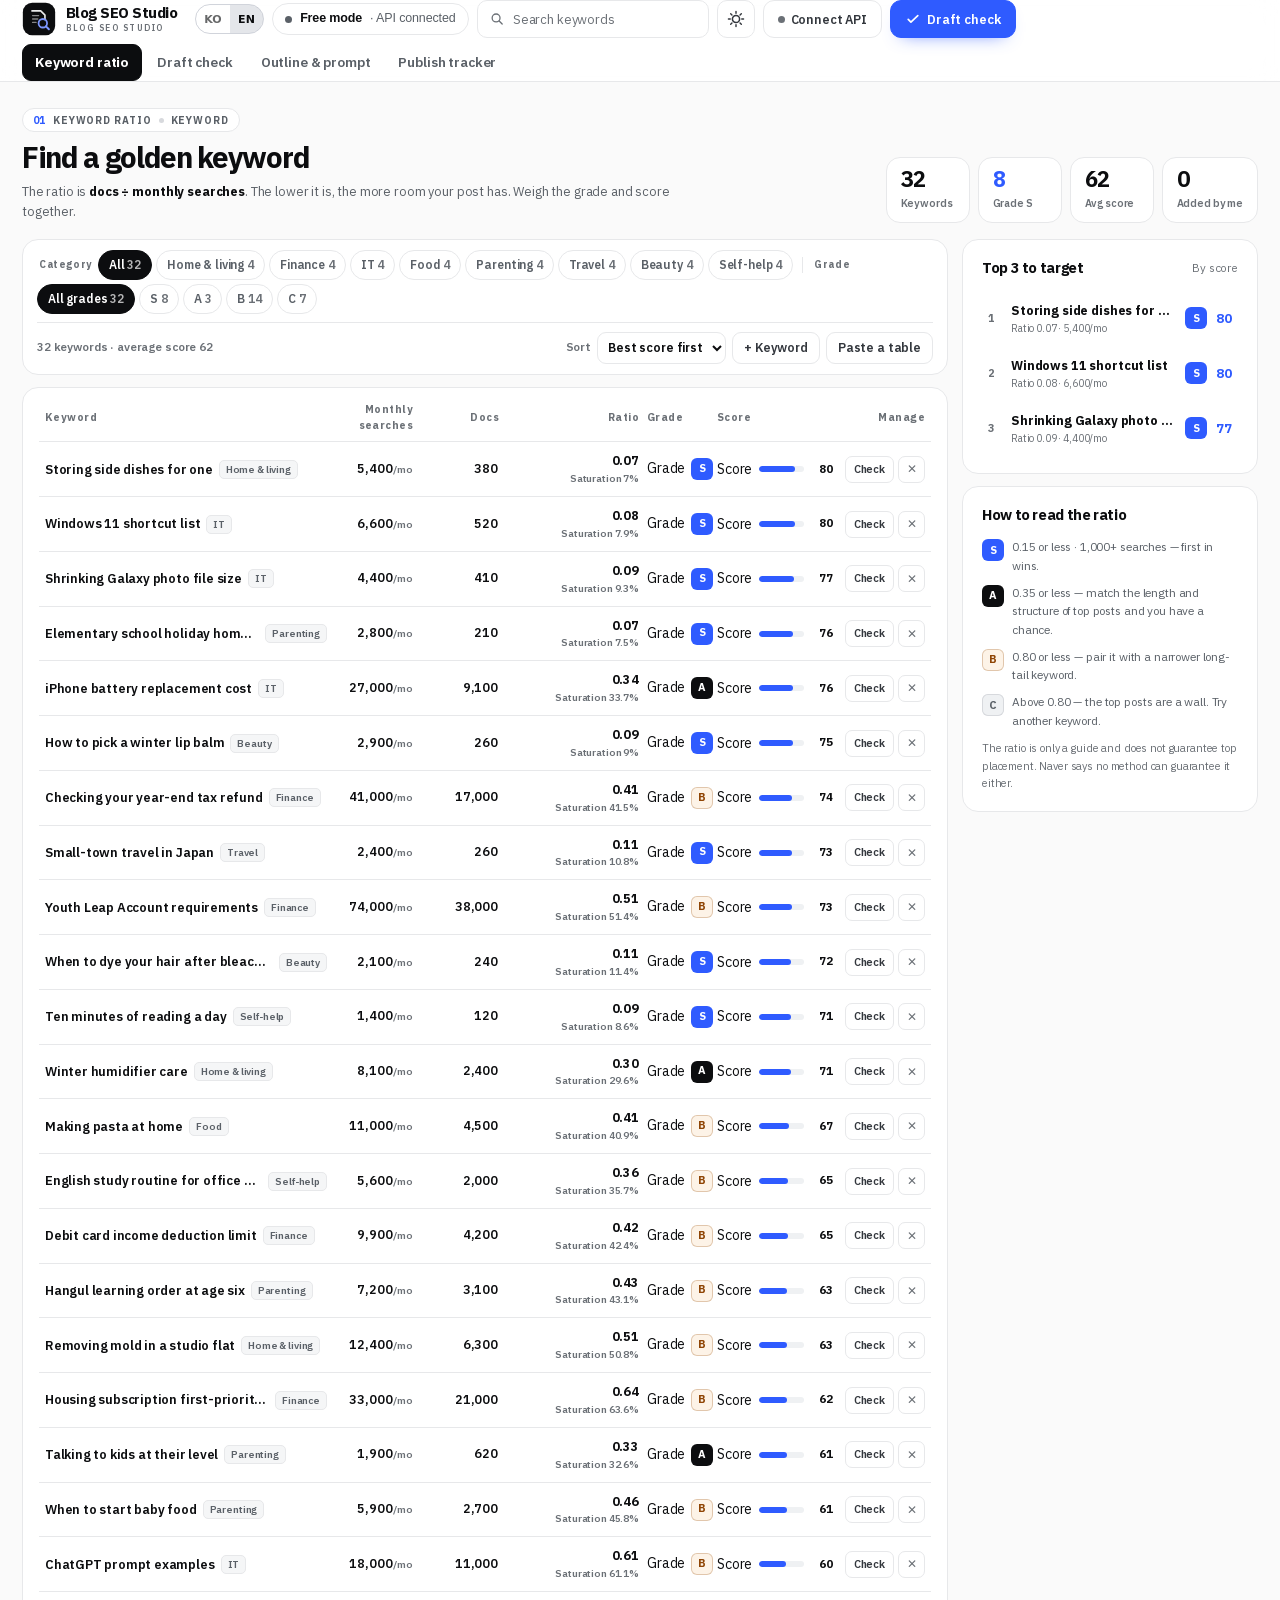
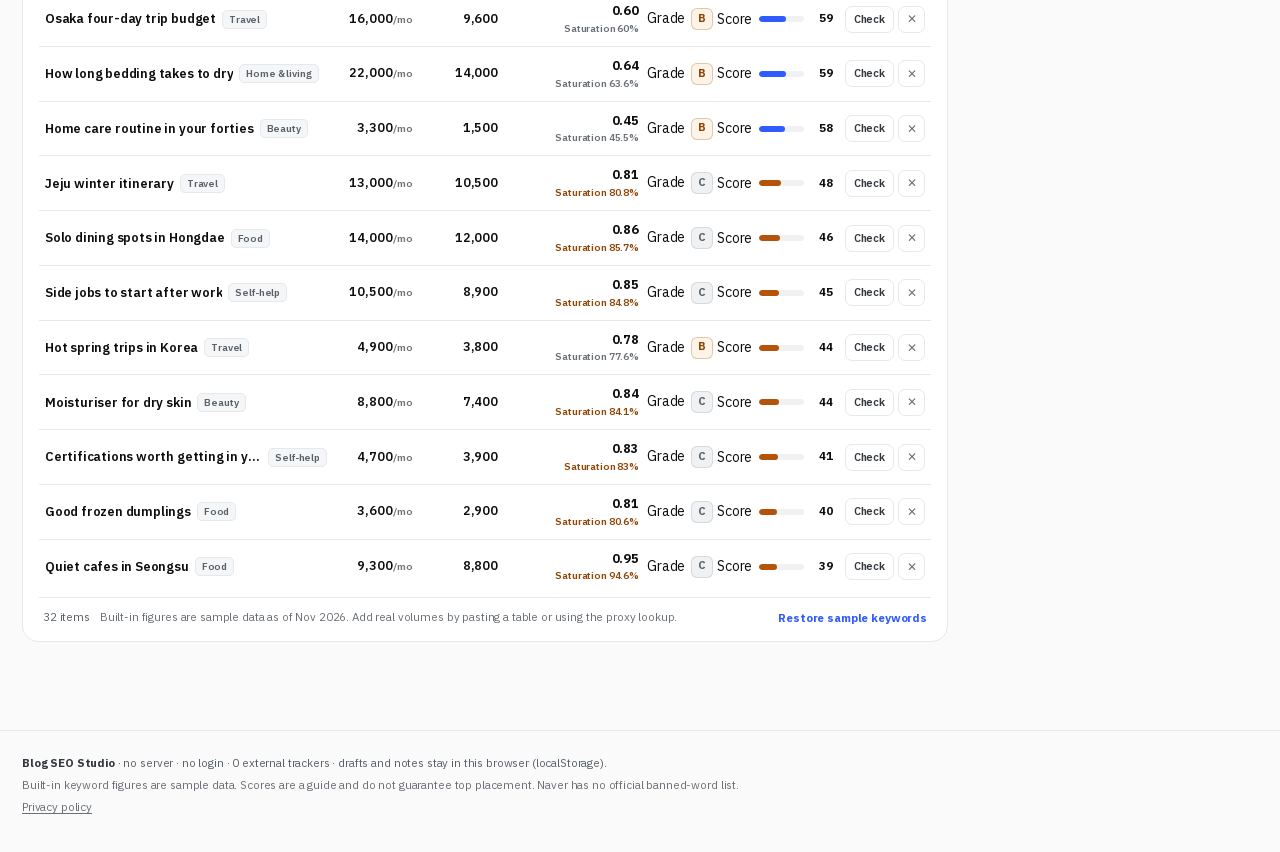
==== commit d0dfdebc: "다국어 지원(한/영): KO·EN 토글·문구 사전·영어 데모 데이터 - 언어 결정: ?lang= → localStorage(onetap_lang) → navigator.langua" ====
--- a/index.html
+++ b/index.html
@@ -9,6 +9,9 @@
 <meta name="color-scheme" content="light dark" />
 <link rel="icon" href="favicon.svg" type="image/svg+xml" />
 <link rel="stylesheet" href="styles.css" />
+<script src="i18n-strings.js"></script>
+<script src="engines/i18n.js"></script>
+
 </head>
 <body data-tab="keywords">
 <a class="skip-link" href="#main">본문으로 바로가기</a>
@@ -430,6 +433,18 @@
           </div>
           <details class="gemini-box">
             <summary>무료 Gemini API 키로 여기서 바로 생성 (선택)</summary>
+            <div class="free-taste" id="freeTaste">
+              <div class="free-taste-head">
+                <strong>키 없이 바로 받아 보기</strong>
+                <span class="muted" id="freeStatus">하루 5회 무료</span>
+              </div>
+              <div class="prompt-actions">
+                <button type="button" class="btn btn-primary btn-sm" data-action="free-generate">무료로 먼저 받아 보기</button>
+                <span class="muted" id="freeRemain"></span>
+              </div>
+              <div class="free-limit" id="freeLimitCard" hidden></div>
+              <p class="form-note">무료 체험은 외부 AI 제공자로 전송됩니다. 민감한 내용은 넣지 마세요. 하루 한도가 끝나면 내 Gemini 키나 구독 AI 브리지로 이어서 쓸 수 있어요.</p>
+            </div>
             <p class="form-note">키가 없어도 위의 세 버튼으로 충분해요. 키를 넣으면 새 창 없이 이 화면에서 원고를 받습니다. 키는 이 브라우저에만 저장되고 Google 주소로만 전송됩니다.</p>
             <div class="field-row">
               <div class="field grow"><label for="geminiKey">Gemini API 키</label>
@@ -511,6 +526,9 @@
 <script src="engines/pro-studio.js"></script>
 <script src="engines/copy-psych-engine.js"></script>
 <script src="engines/ai-bridge.js"></script>
+<script src="engines/es-hangul.js"></script>
+<script src="engines/korean-text.js"></script>
+<script src="engines/free-ai-client.js"></script>
 <script src="core.js"></script>
 <script src="data.js"></script>
 <script src="app.js"></script>
--- a/styles.css
+++ b/styles.css
@@ -967,6 +967,17 @@
 .gemini-box[open] summary { margin-bottom: 8px; }
 .gemini-box .field-row { margin-top: 10px; }
 
+/* 무료 AI 맛보기 */
+.free-taste { margin: 4px 0 12px; padding: 11px 12px; border: 1px solid var(--line); border-radius: 10px; background: var(--surface-2); }
+.free-taste-head { display: flex; align-items: baseline; justify-content: space-between; gap: 10px; }
+.free-taste-head strong { font-size: 12px; }
+.free-taste-head .muted { font-size: 10.5px; }
+.free-taste .prompt-actions { margin-top: 8px; }
+.free-limit { margin-top: 9px; padding: 10px 11px; border: 1px solid color-mix(in srgb, var(--amber-dot) 35%, transparent); border-radius: 9px; background: var(--amber-soft); font-size: 11px; line-height: 1.6; color: var(--ink-2); }
+.free-limit b { display: block; font-size: 11.5px; margin-bottom: 3px; }
+.free-limit-actions { display: flex; flex-wrap: wrap; gap: 7px; margin-top: 8px; }
+.free-limit-actions .btn { font-size: 10.5px; }
+
 @media (max-width: 1080px) {
   .psych-grid { grid-template-columns: 1fr; }
   .wordfix-body { max-height: none; }
@@ -1018,3 +1029,7 @@
   .pro-badge-slot .proconn-badge { font-size: 11.5px; padding: 6px 10px; gap: 6px; }
   .pro-badge-slot .proconn-badge .pc-sub { display: none; }
 }
+
+/* EN 라벨 (CSS content) */
+html[lang="en"] .kw-grade::before { content: "Grade"; min-width: 44px; }
+html[lang="en"] .kw-score::before { content: "Score"; }
